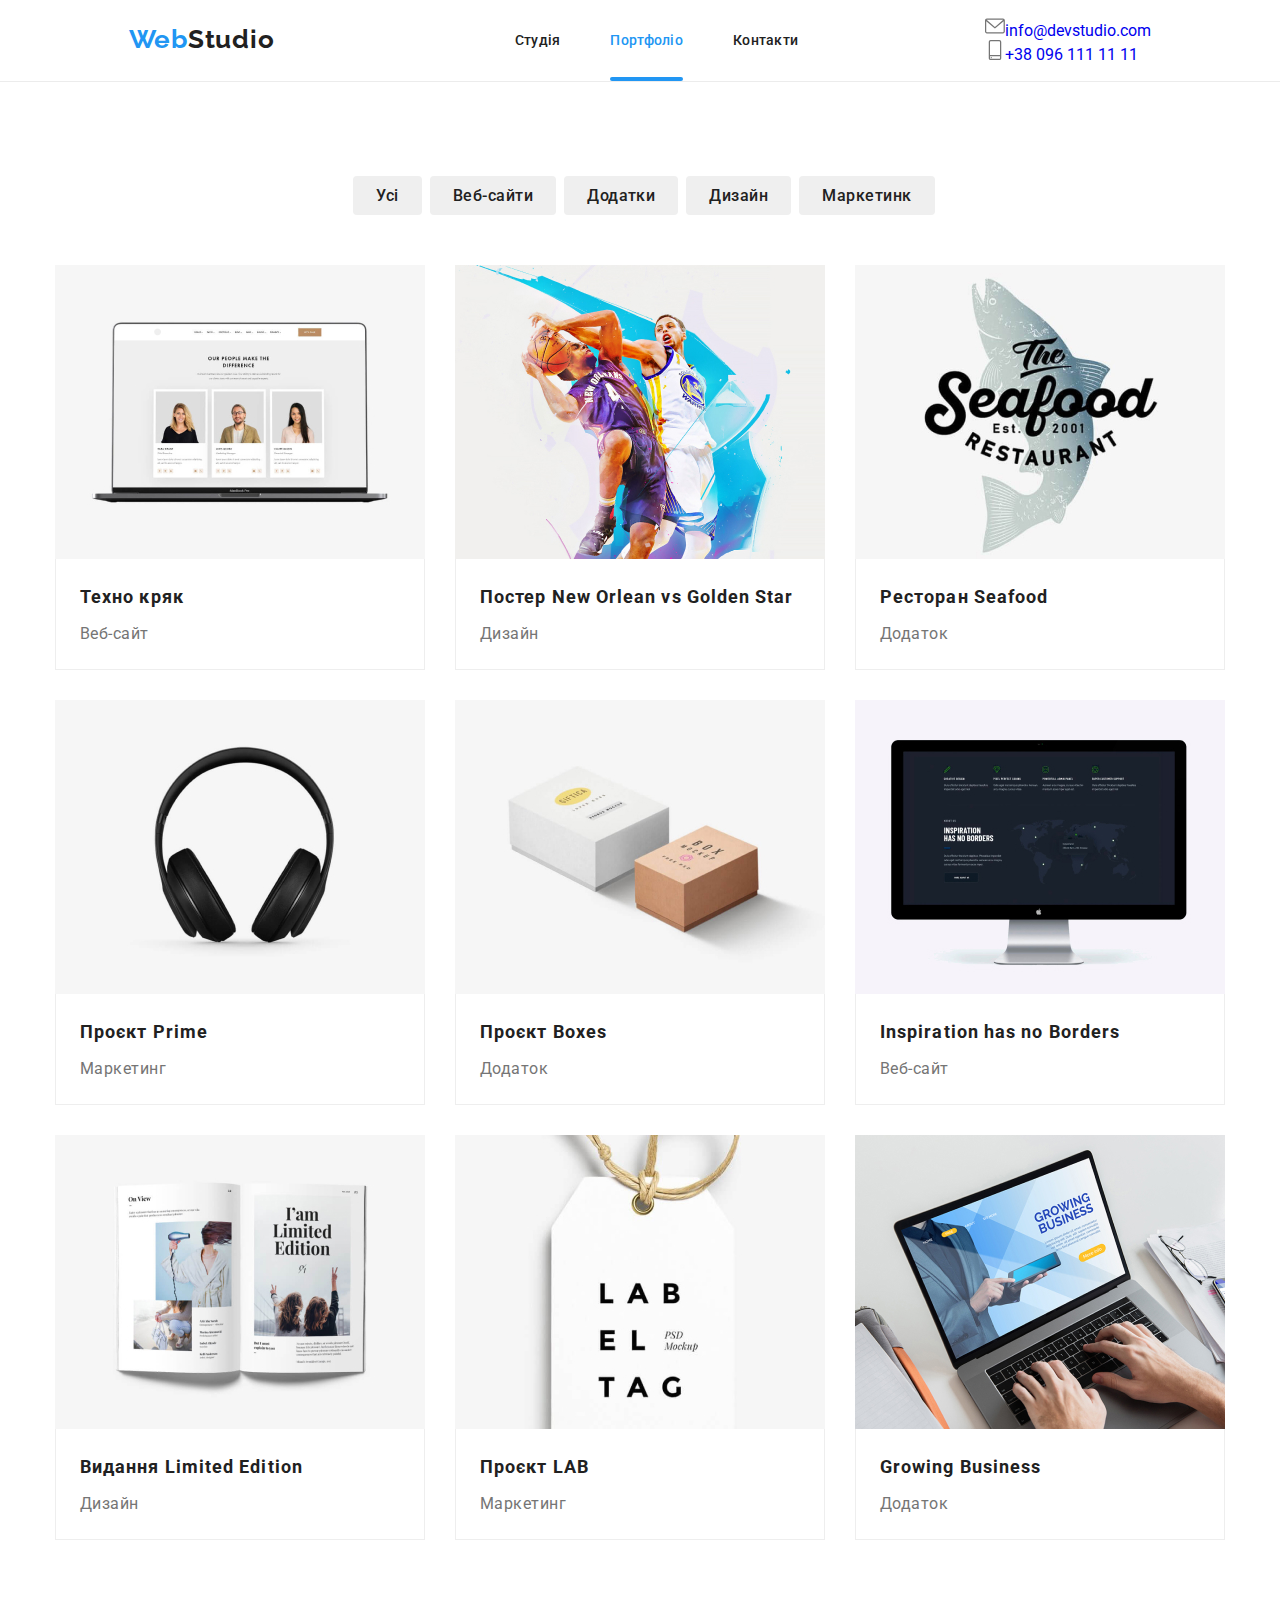
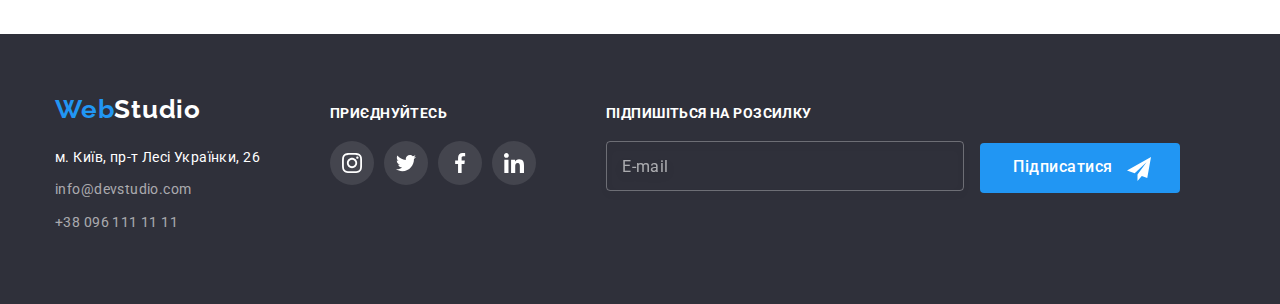
==== portfolio.html @ 1eea29cd "add files" ====
<!DOCTYPE html>
<html lang="en">

<head>
  <meta charset="UTF-8" />
  <meta http-equiv="X-UA-Compatible" content="IE=edge" />
  <meta name="viewport" content="width=device-width, initial-scale=1.0" />
  <title>Portfolio</title>
  <link rel="stylesheet"
    href="https://cdnjs.cloudflare.com/ajax/libs/modern-normalize/1.1.0/modern-normalize.min.css" />
  <link href="https://fonts.googleapis.com/css2?family=Raleway:wght@700&family=Roboto:wght@400;500;700;900&display=swap"
    rel="stylesheet" />
  <link rel="stylesheet" href="./css/main.min.css" />
</head>

<body>
  <!--Header-->
  <header class="page-header">
    <div class="container">
      <div class="justify-box">
        <a href="./index.html" class="logo">Web<span class="logo__up">Studio</span></a>

        <nav class="nav">
          <ul class="nav__list">
            <li class="nav__item">
              <a href="./index.html" class="nav__link">Студія</a>
            </li>
            <li class="nav__item">
              <a href="./portfolio.html" class="nav__link current">Портфоліо</a>
            </li>
            <li class="nav__item">
              <a href="./index.html" class="nav__link">Контакти</a>
            </li>
          </ul>
        </nav>
        <ul class="header-contacts__list">

          <li class="header-contacts__item">
            <a href="mailto:info@devstudio.com" class="header-contact__link">
              <svg class="header-contacts__icon" width="20" height="20">
                <use href="./images/icons.svg#icon-envelope"></use>
              </svg>info@devstudio.com</a>
          </li>
          <li class="header-contacts__item">
            <a href="tel:+38_096_111_11_11" class="header-contact__link">
              <svg class="header-contacts__icon" width="20" height="20">
                <use href="./images/icons.svg#icon-smartphone"></use>
              </svg>+38 096 111 11 11</a>
          </li>
        </ul>
      </div>
    </div>
  </header>

  <main>
    <!-- Cards -->
    <h1 hidden>Cards</h1>

    <section class="section">
      <div class="container">
        <div class="work-filter">
          <ul class="work-filter__list">
            <li>
              <button type="button" class="work-filter__button">Усі</button>
            </li>
            <li>
              <button type="button" class="work-filter__button">Веб-сайти</button>
            </li>
            <li>
              <button type="button" class="work-filter__button">Додатки</button>
            </li>
            <li>
              <button type="button" class="work-filter__button">Дизайн</button>
            </li>
            <li>
              <button type="button" class="work-filter__button">Маркетинк</button>
            </li>
          </ul>
        </div>
      </div>

      <div class="container">
        <div class="work-box">
          <ul class="work__list">
            <li class="work__item">
              <a href="" class="work__link">
                <div class="work__image"><img src="./images/done0.jpg" alt="web page" width="370" />
                  <div class="work__image__overlay-text">
                    <p>Ресурс пропонує комплексні пропозиції з різним рівнем функціоналу та сервісів. Все це дозволить
                      відвідувачу отримати вичерпні відомості про компанію чи приватну особу.</p>
                  </div>
                </div>
                <div class="text-box">
                  <h2 class="work__label">Техно кряк</h2>
                  <p class="work__description">Веб-сайт</p>
                </div>
              </a>
            </li>
            <li class="work__item">
              <a href="" class="work__link">
                <div class="work__image"><img src="./images/done1.jpg" alt="basketball" width="370" />
                  <div class="work__image__overlay-text">
                    <p>Ресурс пропонує комплексні пропозиції з різним рівнем функціоналу та сервісів. Все це дозволить
                      відвідувачу отримати вичерпні відомості про компанію чи приватну особу.</p>
                  </div>
                </div>
                <div class="text-box">
                  <h2 class="work__label">Постер New Orlean vs Golden Star</h2>
                  <p class="work__description">Дизайн</p>
                </div>
              </a>
            </li>
            <li class="work__item">
              <a href="" class="work__link">
                <div class="work__image"><img src="./images/done2.jpg" alt="seafood" width="370" />
                  <div class="work__image__overlay-text">
                    <p>Ресурс пропонує комплексні пропозиції з різним рівнем функціоналу та сервісів. Все це дозволить
                      відвідувачу отримати вичерпні відомості про компанію чи приватну особу.</p>
                  </div>
                </div>
                <div class="text-box">
                  <h2 class="work__label">Ресторан Seafood</h2>
                  <p class="work__description">Додаток</p>
                </div>
              </a>
            </li>
            <li class="work__item">
              <a href="" class="work__link">
                <div class="work__image"><img src="./images/done3.jpg" alt="headphones" width="370" />
                  <div class="work__image__overlay-text">
                    <p>Ресурс пропонує комплексні пропозиції з різним рівнем функціоналу та сервісів. Все це дозволить
                      відвідувачу отримати вичерпні відомості про компанію чи приватну особу.</p>
                  </div>
                </div>
                <div class="text-box">
                  <h2 class="work__label">Проєкт Prime</h2>
                  <p class="work__description">Маркетинг</p>
                </div>
              </a>
            </li>
            <li class="work__item">
              <a href="" class="work__link">
                <div class="work__image"><img src="./images/done4.jpg" alt="boxes" width="370" />
                  <div class="work__image__overlay-text">
                    <p>Ресурс пропонує комплексні пропозиції з різним рівнем функціоналу та сервісів. Все це дозволить
                      відвідувачу отримати вичерпні відомості про компанію чи приватну особу.</p>
                  </div>
                </div>
                <div class="text-box">
                  <h2 class="work__label">Проєкт Boxes</h2>
                  <p class="work__description">Додаток</p>
                </div>
              </a>
            </li>
            <li class="work__item">
              <a href="" class="work__link">
                <div class="work__image"><img src="./images/done5.jpg" alt="monitor" width="370" />
                  <div class="work__image__overlay-text">
                    <p>Ресурс пропонує комплексні пропозиції з різним рівнем функціоналу та сервісів. Все це дозволить
                      відвідувачу отримати вичерпні відомості про компанію чи приватну особу.</p>
                  </div>
                </div>
                <div class="text-box">
                  <h2 class="work__label">Inspiration has no Borders</h2>
                  <p class="work__description">Веб-сайт</p>
                </div>
              </a>
            </li>
            <li class="work__item">
              <a href="" class="work__link">
                <div class="work__image"><img src="./images/done6.jpg" alt="a book" width="370" />
                  <div class="work__image__overlay-text">
                    <p>Ресурс пропонує комплексні пропозиції з різним рівнем функціоналу та сервісів. Все це дозволить
                      відвідувачу отримати вичерпні відомості про компанію чи приватну особу.</p>
                  </div>
                </div>
                <div class="text-box">
                  <h2 class="work__label">Видання Limited Edition</h2>
                  <p class="work__description">Дизайн</p>
                </div>
              </a>
            </li>
            <li class="work__item">
              <a href="" class="work__link">
                <div class="work__image"><img src="./images/done7.jpg" alt="label" width="370" />
                  <div class="work__image__overlay-text">
                    <p>Ресурс пропонує комплексні пропозиції з різним рівнем функціоналу та сервісів. Все це дозволить
                      відвідувачу отримати вичерпні відомості про компанію чи приватну особу.</p>
                  </div>
                </div>
                <div class="text-box">
                  <h2 class="work__label">Проєкт LAB</h2>
                  <p class="work__description">Маркетинг</p>
                </div>
              </a>
            </li>
            <li class="work__item">
              <a href="" class="work__link">
                <div class="work__image"><img src="./images/done8.jpg" alt="hands on laptop" width="370" />
                  <div class="work__image__overlay-text">
                    <p>Ресурс пропонує комплексні пропозиції з різним рівнем функціоналу та сервісів. Все це дозволить
                      відвідувачу отримати вичерпні відомості про компанію чи приватну особу.</p>
                  </div>
                </div>
                <div class="text-box">
                  <h2 class="work__label">Growing Business</h2>
                  <p class="work__description">Додаток</p>
                </div>
              </a>
            </li>
          </ul>
        </div>
      </div>
    </section>
  </main>

  <!--Footer-->
  <footer class="footer">
    <div class="container conteiner-footer">
      <div class="footer__address">
        <a href="./index.html" class="logo">Web<span class="logo__down">Studio</span></a>
        <address>
          <ul class="address__list">
            <li>
              <a href="https://bit.ly/3PhWShc" target="_blank" rel="noopener noreferrer" class="address__map">м. Київ,
                пр-т Лесі
                Українки, 26</a>
            </li>
            <li>
              <a href="mailto:info@devstudio.com" class="address__label">info@devstudio.com</a>
            </li>
            <li>
              <a href="tel:+38_096_111_11_11" class="address__label">+38 096 111 11 11</a>
            </li>
          </ul>
        </address>
      </div>
      <div class="socials-box">
        <h2 class="footer-socials__title">ПРИЄДНУЙТЕСЬ</h2>
        <ul class="footer-socials">
          <li class="footer-socials__item">
            <a class="footer-socials__link" href="https://instagram.com" aria-label="Instgram" target="_blank"
              rel="noopener noreferrer">
              <svg class="footer-socials__icon" width="20" height="20">
                <use href="./images/icons.svg#icon-instagram"></use>
              </svg>
            </a>
          </li>
          <li class="footer-socials__item">
            <a class="footer-socials__link" href="https://twitter.com" aria-label="Twitter" target="_blank"
              rel="noopener noreferrer"><svg class="footer-socials__icon" width="20" height="20">
                <use href="./images/icons.svg#icon-twitter"></use>
              </svg>
            </a>
          </li>
          <li class="footer-socials__item">
            <a class="footer-socials__link" href="https://facebook.com" aria-label="Facebook" target="_blank"
              rel="noopener noreferrer"><svg class="footer-socials__icon" width="20" height="20">
                <use href="./images/icons.svg#icon-facebook"></use>
              </svg>
            </a>
          </li>
          <li class="footer-socials__item">
            <a class="footer-socials__link" href="https://linkedi.com" aria-label="Linkedin" target="_blank"
              rel="noopener noreferrer"><svg class="footer-socials__icon" width="20" height="20">
                <use href="./images/icons.svg#icon-linkedin"></use>
              </svg>
            </a>
          </li>
        </ul>
      </div>
      <form class="subscribe">
        <label class="subscribe__title" for="subscribe">Підпишіться на розсилку</label>
        <div class="subscribe-box">
          <input class="subscribe__field" type="email" name="email" id="subscribe" placeholder="E-mail">
          <button class="subscribe__btn" type="submit">Підписатися<samp><svg class="subscribe__icon" width="24"
                height="24">
                <use href="./images/icons.svg#icon-send"></use>
              </svg></samp></button>
        </div>
      </form>
    </div>
  </footer>
</body>

</html>
---- css/main.min.css ----
:root{--background-color: #ffffff;--primary-text-color: #757575;--title-text-color: #212121;--accent-color: #2196f3;--hero-background: #2f303a;--team-background: #f5f4fa;--hero-color: #ffffff}html{-webkit-box-sizing:border-box;box-sizing:border-box}*,*::before,*::after{-webkit-box-sizing:inherit;box-sizing:inherit}body{margin:0;font-family:"Roboto",sans-serif;font-style:normal;color:var(--primary-text-color)}img{display:block}a{text-decoration:none}ul,li{list-style-type:none;text-decoration:none}h1,h2,h3{padding:0;margin:0;text-decoration:none}h2{margin-top:0;margin-bottom:50px;font-style:normal;font-weight:700;font-size:36px;line-height:1.2;text-align:center;letter-spacing:.03em;color:var(--title-text-color)}.section{padding-top:94px;padding-bottom:94px}button{cursor:pointer;-webkit-transition-property:-webkit-box-shadow;transition-property:-webkit-box-shadow;transition-property:box-shadow;transition-property:box-shadow, -webkit-box-shadow;-webkit-transition-duration:250ms;transition-duration:250ms;-webkit-transition-timing-function:cubic-bezier(0.4, 0, 0.2, 1);transition-timing-function:cubic-bezier(0.4, 0, 0.2, 1)}button:hover{-webkit-box-shadow:0px 3px 1px rgba(0,0,0,.1),0px 1px 2px rgba(0,0,0,.08),0px 2px 2px rgba(0,0,0,.12);box-shadow:0px 3px 1px rgba(0,0,0,.1),0px 1px 2px rgba(0,0,0,.08),0px 2px 2px rgba(0,0,0,.12)}.hero__button{background:#2196f3;-webkit-box-shadow:0px 4px 4px rgba(0,0,0,.15);box-shadow:0px 4px 4px rgba(0,0,0,.15);border-radius:4px;max-width:216px;padding:10px 32px;text-align:center;border:1px solid rgba(0,0,0,0);font-style:normal;font-weight:700;font-size:16px;line-height:1.8;cursor:pointer;color:var(--hero-color)}.subscribe__btn{position:relative;width:200px;height:50px;font-style:normal;font-weight:500;font-size:16px;line-height:1.6;text-align:center;letter-spacing:.03em;color:var(--background-color);background-color:var(--accent-color);border:1px solid rgba(0,0,0,0);border-radius:4px;-webkit-box-align:center;-ms-flex-align:center;align-items:center;padding-left:28px;padding-right:62px;padding-top:10px;padding-bottom:10px;-webkit-transition-property:background-color,color;transition-property:background-color,color;-webkit-transition-duration:250ms;transition-duration:250ms;-webkit-transition-timing-function:cubic-bezier(0.4, 0, 0.2, 1);transition-timing-function:cubic-bezier(0.4, 0, 0.2, 1)}.subscribe__btn:hover{color:var(--hero-background);background-color:var(--accent-color)}.work-filter__button{font-style:normal;font-weight:500;font-size:16px;line-height:1.6;text-align:center;letter-spacing:.03em;color:var(--title-text-color);border:1px solid rgba(0,0,0,0);border-radius:4px;-webkit-box-align:center;-ms-flex-align:center;align-items:center;padding-left:22px;padding-right:22px;padding-top:6px;padding-bottom:6px;-webkit-transition-property:background-color,color;transition-property:background-color,color;-webkit-transition-duration:250ms;transition-duration:250ms;-webkit-transition-timing-function:cubic-bezier(0.4, 0, 0.2, 1);transition-timing-function:cubic-bezier(0.4, 0, 0.2, 1)}.work-filter__button:hover,.work-filter__button:focus{color:var(--background-color);background-color:var(--accent-color)}.work-filter__list{display:-webkit-box;display:-ms-flexbox;display:flex;-webkit-box-pack:center;-ms-flex-pack:center;justify-content:center;margin-top:0;margin-bottom:0;padding-left:0}.work-filter__list li:not(last child){margin-right:0;margin-left:8px}.submit{width:200px;height:50px;font-weight:500;font-size:16px;line-height:1.6;text-align:center;letter-spacing:.03em;color:var(--background-color);border:1px solid rgba(0,0,0,0);border-radius:4px;background-color:var(--accent-color);-webkit-box-shadow:0px 4px 4px rgba(0,0,0,.15);box-shadow:0px 4px 4px rgba(0,0,0,.15);padding-left:22px;padding-right:22px;padding-top:6px;padding-bottom:6px;margin-left:124px;-webkit-transition-property:background-color,-webkit-box-shadow;transition-property:background-color,-webkit-box-shadow;transition-property:background-color,box-shadow;transition-property:background-color,box-shadow,-webkit-box-shadow;-webkit-transition-duration:250ms;transition-duration:250ms;-webkit-transition-timing-function:cubic-bezier(0.4, 0, 0.2, 1);transition-timing-function:cubic-bezier(0.4, 0, 0.2, 1)}.container{width:1200px;margin-left:auto;margin-right:auto;padding-left:15px;padding-right:15px}header{border-bottom:1px solid #ececec}.logo{margin-top:24px;margin-bottom:25px;font-family:"Raleway";font-style:normal;font-weight:700;font-size:26px;line-height:1.2;letter-spacing:.03em;color:var(--accent-color)}.logo__up{font-family:"Raleway";font-style:normal;font-weight:700;font-size:26px;line-height:1.2;letter-spacing:.03em;color:var(--title-text-color)}.logo__down{font-family:"Raleway";font-style:normal;font-weight:700;font-size:26px;line-height:1.2;letter-spacing:.03em;color:var(--background-color)}.justify-box{display:-webkit-box;display:-ms-flexbox;display:flex;-ms-flex-pack:distribute;justify-content:space-around;-webkit-box-align:center;-ms-flex-align:center;align-items:center}.header-contacts{display:-webkit-box;display:-ms-flexbox;display:flex;-webkit-box-pack:end;-ms-flex-pack:end;justify-content:end;-ms-flex-line-pack:center;align-content:center;margin-bottom:0;margin-top:0;margin-left:auto;padding:0}.header-contacts li+li{margin-left:50px}.header-contacts__link{display:-webkit-box;display:-ms-flexbox;display:flex;font-style:normal;font-weight:500;font-size:14px;line-height:1.2;letter-spacing:.02em;color:var(--primary-text-color);-webkit-box-align:center;-ms-flex-align:center;align-items:center;gap:10px;-webkit-transition-property:color;transition-property:color;-webkit-transition-duration:250ms;transition-duration:250ms;-webkit-transition-timing-function:cubic-bezier(0.4, 0, 0.2, 1);transition-timing-function:cubic-bezier(0.4, 0, 0.2, 1)}.header-contacts__link:hover,.header-contacts__link:focus{font-style:normal;font-weight:500;font-size:14px;line-height:1.2;letter-spacing:.02em;color:var(--accent-color)}.header-contacts__icon{display:inline-block;fill:var(--primary-text-color);-webkit-transition-property:fill;transition-property:fill;-webkit-transition-duration:250ms;transition-duration:250ms;-webkit-transition-timing-function:cubic-bezier(0.4, 0, 0.2, 1);transition-timing-function:cubic-bezier(0.4, 0, 0.2, 1)}.header-contacts__link:hover .header-contacts__icon,.header-contacts__link:focus .header-contacts__icon{fill:var(--accent-color)}.nav{display:-webkit-box;display:-ms-flexbox;display:flex;-webkit-box-align:center;-ms-flex-align:center;align-items:center}.nav__list{padding:0;margin-left:93px;display:-webkit-box;display:-ms-flexbox;display:flex;margin-right:auto;margin-top:0;margin-bottom:0}.nav__item{position:relative}.nav__item:not(:last-child){margin-right:50px}.nav__link{display:block;padding-top:0;padding-bottom:0;font-style:normal;font-weight:500;font-size:14px;line-height:1.2;letter-spacing:.02em;color:var(--title-text-color);-webkit-transition-property:color;transition-property:color;-webkit-transition-duration:250ms;transition-duration:250ms;-webkit-transition-timing-function:cubic-bezier(0.4, 0, 0.2, 1);transition-timing-function:cubic-bezier(0.4, 0, 0.2, 1)}.nav__link:hover,.nav__link:focus{font-style:normal;font-weight:500;font-size:14px;line-height:1.2;letter-spacing:.02em;color:var(--accent-color)}.nav__link.current{font-style:normal;font-weight:500;font-size:14px;line-height:1.2;letter-spacing:.02em;color:var(--accent-color)}.nav__link.current::after{position:absolute;content:"";width:100%;height:4px;display:block;margin-top:28.5px;background:#2196f3;border-radius:2px}.hero{padding-top:200px;padding-bottom:200px;text-align:center;background-color:var(--hero-background);background-size:cover;background-image:-webkit-gradient(linear, left top, right top, from(rgba(47, 48, 58, 0.4)), to(rgba(47, 48, 58, 0.4))),url("../images/heroBg.jpg");background-image:linear-gradient(to right, rgba(47, 48, 58, 0.4), rgba(47, 48, 58, 0.4)),url("../images/heroBg.jpg")}.hero__title{width:696px;font-style:normal;font-weight:900;font-size:44px;line-height:1.3;letter-spacing:.06em;text-transform:uppercase;color:var(--hero-color);margin-left:auto;margin-right:auto;margin-bottom:45px}.section-benefits__title{margin-top:0;display:none}.benefits{display:-webkit-box;display:-ms-flexbox;display:flex;-webkit-box-sizing:border-box;box-sizing:border-box;-webkit-box-pack:justify;-ms-flex-pack:justify;justify-content:space-between;margin-top:0;margin-bottom:0;padding-left:0;gap:30px}.benefits__title{font-style:normal;font-weight:700;font-size:14px;line-height:1.2;letter-spacing:.03em;text-transform:uppercase;color:var(--title-text-color);margin-bottom:10px}.benefits__item{margin-top:0;margin-right:0;width:270px;font-style:regular;font-weight:400;font-size:14px;line-height:1.7;letter-spacing:.03em;color:var(--primary-text-color)}.benefits__icon{fill:#212121}.icon-box{display:-webkit-box;display:-ms-flexbox;display:flex;width:270px;height:120px;-webkit-box-align:center;-ms-flex-align:center;align-items:center;-webkit-box-pack:center;-ms-flex-pack:center;justify-content:center;border:#757575;background-color:#f5f4fa;border-radius:4px;margin-bottom:30px}.section-speciality{padding-top:0}.section-speciality__title{margin-top:0;margin-bottom:50px;font-style:normal;font-weight:700;font-size:36px;line-height:1;text-align:center;letter-spacing:.03em;color:var(--title-text-color)}.speciality{gap:30px;display:block;display:-webkit-box;display:-ms-flexbox;display:flex;margin-top:0;margin-bottom:0;padding-left:0}.speciality__item{position:relative}.speciality__label{position:absolute;bottom:0;right:0;margin:0;padding:27px 95px;width:100%;height:70px;background-color:rgba(47,48,58,.8);color:#fff}.section-team{padding-top:94px;margin-left:auto;margin-right:auto;background-color:var(--team-background)}.team{display:-webkit-box;display:-ms-flexbox;display:flex;-ms-flex-pack:distribute;justify-content:space-around;margin-top:0;margin-bottom:0;padding-left:0;gap:30px}.team h3{margin-top:30px;margin-bottom:10px}.team__card{padding-bottom:44px;font-style:normal;font-weight:500;font-size:16px;line-height:1;text-align:center;letter-spacing:.03em;color:var(--title-text-color);background-color:var(--background-color);-webkit-box-shadow:0px 1px 3px rgba(0,0,0,.12),0px 1px 1px rgba(0,0,0,.14),0px 2px 1px rgba(0,0,0,.2);box-shadow:0px 1px 3px rgba(0,0,0,.12),0px 1px 1px rgba(0,0,0,.14),0px 2px 1px rgba(0,0,0,.2);border-radius:0px 0px 4px 4px}.team__pos{margin-top:0;margin-bottom:0;font-style:normal;font-weight:400;font-size:16px;line-height:1;text-align:center;letter-spacing:.03em;color:var(--primary-text-color)}.team__name{margin-top:0;margin-bottom:0;font-style:normal;font-weight:500;font-size:16px;line-height:1.2;text-align:center;letter-spacing:.03em;color:var(--title-text-color)}.team-socials{padding-left:32px;padding-right:32px;margin-top:30px;display:-webkit-box;display:-ms-flexbox;display:flex;-webkit-box-pack:space-evenly;-ms-flex-pack:space-evenly;justify-content:space-evenly}.team-socials__link{display:-webkit-box;display:-ms-flexbox;display:flex;-webkit-box-align:center;-ms-flex-align:center;align-items:center;-webkit-box-pack:center;-ms-flex-pack:center;justify-content:center;width:44px;height:44px;background-color:#fff;border-radius:50%;-webkit-transition-property:background-color;transition-property:background-color;-webkit-transition-duration:250ms;transition-duration:250ms;-webkit-transition-timing-function:cubic-bezier(0.4, 0, 0.2, 1);transition-timing-function:cubic-bezier(0.4, 0, 0.2, 1)}.team-socials__link:hover,.team-socials__link:focus{background-color:var(--accent-color)}.team-socials__icon{fill:#afb1b8;-webkit-transition-property:fill;transition-property:fill;-webkit-transition-duration:250ms;transition-duration:250ms;-webkit-transition-timing-function:cubic-bezier(0.4, 0, 0.2, 1);transition-timing-function:cubic-bezier(0.4, 0, 0.2, 1)}.team-socials__link:hover .team-socials__icon,.team-socials__link:focus .team-socials__icon{fill:#fff}.clients-list{display:-webkit-box;display:-ms-flexbox;display:flex;gap:30px;-webkit-box-pack:center;-ms-flex-pack:center;justify-content:center;margin:0;padding-left:0}.clients-icon{fill:#afb1b8;-webkit-transition-property:fill;transition-property:fill;-webkit-transition-duration:250ms;transition-duration:250ms;-webkit-transition-timing-function:cubic-bezier(0.4, 0, 0.2, 1);transition-timing-function:cubic-bezier(0.4, 0, 0.2, 1)}.clients-item:hover .clients-icon,.clients-item:focus .clients-icon{fill:var(--accent-color)}.clients-link{display:-webkit-box;display:-ms-flexbox;display:flex;-webkit-box-pack:center;-ms-flex-pack:center;justify-content:center;-webkit-box-align:center;-ms-flex-align:center;align-items:center;width:170px;height:92px;border:1px solid #afb1b8;border-radius:4px;cursor:pointer;-webkit-transition-property:border;transition-property:border;-webkit-transition-duration:250ms;transition-duration:250ms;-webkit-transition-timing-function:cubic-bezier(0.4, 0, 0.2, 1);transition-timing-function:cubic-bezier(0.4, 0, 0.2, 1)}.clients-link:hover,.clients-link:focus{border:1px solid var(--accent-color)}.conteiner-footer{display:-webkit-box;display:-ms-flexbox;display:flex;-webkit-box-align:baseline;-ms-flex-align:baseline;align-items:baseline;gap:70px}.footer{padding-top:60px;padding-bottom:60px;background-color:var(--hero-background)}.address__map{display:inline-block;margin-top:20px;margin-bottom:9px;font-style:normal;font-weight:400;font-size:14px;line-height:1.7;letter-spacing:.03em;color:var(--hero-color);-webkit-transition-property:color;transition-property:color;-webkit-transition-duration:250ms;transition-duration:250ms;-webkit-transition-timing-function:cubic-bezier(0.4, 0, 0.2, 1);transition-timing-function:cubic-bezier(0.4, 0, 0.2, 1)}.address__map:hover,.address__map:focus{font-style:normal;font-weight:400;font-size:14px;line-height:1.7;letter-spacing:.03em;color:var(--accent-color)}.address__label{display:inline-block;margin-bottom:9px;font-style:normal;font-weight:400;font-size:14px;line-height:1.7;letter-spacing:.03em;color:rgba(255,255,255,.6);-webkit-transition-property:color;transition-property:color;-webkit-transition-duration:250ms;transition-duration:250ms;-webkit-transition-timing-function:cubic-bezier(0.4, 0, 0.2, 1);transition-timing-function:cubic-bezier(0.4, 0, 0.2, 1)}.address__label:hover,.address__label:focus{font-style:normal;font-weight:400;font-size:14px;line-height:1.7;letter-spacing:.03em;color:var(--accent-color)}.address__list{margin-top:0;margin-bottom:0;padding-left:0}.socials-box{display:-webkit-box;display:-ms-flexbox;display:flex;-webkit-box-orient:vertical;-webkit-box-direction:normal;-ms-flex-direction:column;flex-direction:column}.footer-socials{gap:10px;display:-webkit-box;display:-ms-flexbox;display:flex;margin-top:0;padding-left:0;margin-bottom:0;-webkit-transition-property:-webkit-box-shadow;transition-property:-webkit-box-shadow;transition-property:box-shadow;transition-property:box-shadow, -webkit-box-shadow;-webkit-transition-duration:250ms;transition-duration:250ms;-webkit-transition-timing-function:cubic-bezier(0.4, 0, 0.2, 1);transition-timing-function:cubic-bezier(0.4, 0, 0.2, 1)}.footer-socials__title{display:-webkit-box;display:-ms-flexbox;display:flex;margin-top:0;margin-bottom:20px;font-style:normal;font-weight:700;font-size:14px;line-height:16px;letter-spacing:.03em;text-transform:uppercase;color:#fff}.footer-socials__link{display:-webkit-box;display:-ms-flexbox;display:flex;-webkit-box-pack:center;-ms-flex-pack:center;justify-content:center;-webkit-box-align:center;-ms-flex-align:center;align-items:center;width:44px;height:44px;border-radius:50%;background:rgba(255,255,255,.1);-webkit-transition-property:background-color;transition-property:background-color;-webkit-transition-duration:250ms;transition-duration:250ms;-webkit-transition-timing-function:cubic-bezier(0.4, 0, 0.2, 1);transition-timing-function:cubic-bezier(0.4, 0, 0.2, 1)}.footer-socials__link:hover,.footer-socials__link:focus{background-color:var(--accent-color);cursor:pointer;-webkit-box-shadow:0px 3px 1px rgba(0,0,0,.1),0px 1px 2px rgba(0,0,0,.08),0px 2px 2px rgba(0,0,0,.12);box-shadow:0px 3px 1px rgba(0,0,0,.1),0px 1px 2px rgba(0,0,0,.08),0px 2px 2px rgba(0,0,0,.12)}.footer-socials__icon{fill:#fff;-webkit-transition-property:fill;transition-property:fill;-webkit-transition-duration:250ms;transition-duration:250ms;-webkit-transition-timing-function:cubic-bezier(0.4, 0, 0.2, 1);transition-timing-function:cubic-bezier(0.4, 0, 0.2, 1)}.subscribe{display:-webkit-box;display:-ms-flexbox;display:flex;-webkit-box-orient:vertical;-webkit-box-direction:normal;-ms-flex-direction:column;flex-direction:column}.subscribe__title{margin-bottom:20px;font-style:normal;font-weight:700;font-size:14px;line-height:16px;letter-spacing:.03em;text-transform:uppercase;color:var(--background-color)}.subscribe__field{font-style:normal;font-weight:400;font-size:16px;line-height:20px;letter-spacing:.03em;margin-right:12px;padding:15px;width:358px;height:50px;color:var(--background-color);background-color:rgba(0,0,0,0);border:1px solid rgba(255,255,255,.3);-webkit-filter:drop-shadow(0px 4px 4px rgba(0, 0, 0, 0.15));filter:drop-shadow(0px 4px 4px rgba(0, 0, 0, 0.15));border-radius:4px;-webkit-transition-property:outline,border;transition-property:outline,border;-webkit-transition-duration:250ms;transition-duration:250ms;-webkit-transition-timing-function:cubic-bezier(0.4, 0, 0.2, 1);transition-timing-function:cubic-bezier(0.4, 0, 0.2, 1)}.subscribe__field::-webkit-input-placeholder{font-style:normal;font-weight:400;font-size:16px;line-height:20px;display:-webkit-box;display:flex;-webkit-box-align:center;align-items:center;letter-spacing:.03em;color:rgba(255,255,255,.6)}.subscribe__field::-moz-placeholder{font-style:normal;font-weight:400;font-size:16px;line-height:20px;display:flex;align-items:center;letter-spacing:.03em;color:rgba(255,255,255,.6)}.subscribe__field:-ms-input-placeholder{font-style:normal;font-weight:400;font-size:16px;line-height:20px;display:-ms-flexbox;display:flex;-ms-flex-align:center;align-items:center;letter-spacing:.03em;color:rgba(255,255,255,.6)}.subscribe__field::-ms-input-placeholder{font-style:normal;font-weight:400;font-size:16px;line-height:20px;display:-ms-flexbox;display:flex;-ms-flex-align:center;align-items:center;letter-spacing:.03em;color:rgba(255,255,255,.6)}.subscribe__field::placeholder{font-style:normal;font-weight:400;font-size:16px;line-height:20px;display:-webkit-box;display:-ms-flexbox;display:flex;-webkit-box-align:center;-ms-flex-align:center;align-items:center;letter-spacing:.03em;color:rgba(255,255,255,.6)}.subscribe__field:focus{border:1px solid var(--accent-color);outline:rgba(0,0,0,0)}.subscribe__icon{position:absolute;top:13px;right:28px;fill:var(--background-color);-webkit-transition-property:fill;transition-property:fill;-webkit-transition-duration:250ms;transition-duration:250ms;-webkit-transition-timing-function:cubic-bezier(0.4, 0, 0.2, 1);transition-timing-function:cubic-bezier(0.4, 0, 0.2, 1)}.subscribe__btn:hover .subscribe__icon{fill:var(--hero-background)}.backdrop{position:fixed;top:0;left:0;width:100%;height:100%;-webkit-transition-property:opacity(1);transition-property:opacity(1);-webkit-transition-duration:1200ms;transition-duration:1200ms;-webkit-transition-timing-function:cubic-bezier(0.075, 0.82, 0.165, 1);transition-timing-function:cubic-bezier(0.075, 0.82, 0.165, 1);background-color:rgba(0,0,0,.2)}.backdrop.is-hidden{opacity:0;pointer-events:none;visibility:hidden}.modal-box{position:absolute;top:50%;left:50%;-webkit-transform:translate(-50%, -50%);transform:translate(-50%, -50%);width:528px;height:581px;padding:38px 40px 40px;background-color:var(--background-color);-webkit-box-shadow:0px 1px 3px rgba(0,0,0,.12),0px 1px 1px rgba(0,0,0,.14),0px 2px 1px rgba(0,0,0,.2);box-shadow:0px 1px 3px rgba(0,0,0,.12),0px 1px 1px rgba(0,0,0,.14),0px 2px 1px rgba(0,0,0,.2);border-radius:4px}.backdrop.is-hidden .modal-box{-webkit-animation-name:opacityModal;animation-name:opacityModal;-webkit-animation-duration:6000ms;animation-duration:6000ms;-webkit-animation-timing-function:cubic-bezier(0.9, -0.2, 0.54, 0.98);animation-timing-function:cubic-bezier(0.9, -0.2, 0.54, 0.98)}.modal-close{position:absolute;top:8px;right:8px;display:-webkit-box;display:-ms-flexbox;display:flex;-webkit-box-align:center;-ms-flex-align:center;align-items:center;width:30px;height:30px;border-radius:50%;border:1px solid rgba(0,0,0,.1);background-color:var(--background-color)}.modal-close_icon{-webkit-transition-property:fill;transition-property:fill;-webkit-transition-duration:250ms;transition-duration:250ms;-webkit-transition-timing-function:cubic-bezier(0.4, 0, 0.2, 1);transition-timing-function:cubic-bezier(0.4, 0, 0.2, 1)}.modal-close:hover .modal-close_icon{fill:var(--accent-color)}@-webkit-keyframes opacityModal{0%{-webkit-transform:opacity(1);transform:opacity(1)}25%{-webkit-transform:opacity(0.7);transform:opacity(0.7)}50%{-webkit-transform:opacity(0.5);transform:opacity(0.5)}75%{-webkit-transform:opacity(0.2);transform:opacity(0.2)}100%{-webkit-transform:opacity(0);transform:opacity(0)}}@keyframes opacityModal{0%{-webkit-transform:opacity(1);transform:opacity(1)}25%{-webkit-transform:opacity(0.7);transform:opacity(0.7)}50%{-webkit-transform:opacity(0.5);transform:opacity(0.5)}75%{-webkit-transform:opacity(0.2);transform:opacity(0.2)}100%{-webkit-transform:opacity(0);transform:opacity(0)}}.modal__title{margin-top:0;margin-bottom:10px;-ms-flex-item-align:center;align-self:center;font-style:normal;font-weight:700;font-size:20px;line-height:23px;text-align:center;letter-spacing:.03em;color:#212121}.modal__label{display:inline-block;margin-bottom:4px}.modal__item{position:relative;margin-bottom:10px}.modal__field{width:448px;height:40px;padding-left:45px;border:1px solid rgba(33,33,33,.2);border-radius:4px;font-weight:400;font-size:12px;line-height:14px;letter-spacing:.01em;-webkit-transition-property:outline,border;transition-property:outline,border;-webkit-transition-duration:250ms;transition-duration:250ms;-webkit-transition-timing-function:cubic-bezier(0.4, 0, 0.2, 1);transition-timing-function:cubic-bezier(0.4, 0, 0.2, 1)}.modal__field:focus{border:1px solid var(--accent-color);outline:rgba(0,0,0,0)}.modal__item textarea{width:448px;height:120px;border:1px solid rgba(33,33,33,.2);border-radius:4px;resize:none}label{font-style:normal;font-weight:400;font-size:12px;line-height:14px;letter-spacing:.01em;color:#757575}.modal__icon{position:absolute;top:53%;left:12px;pointer-events:none;fill:#212121;-webkit-transition-property:fill;transition-property:fill;-webkit-transition-duration:250ms;transition-duration:250ms;-webkit-transition-timing-function:cubic-bezier(0.4, 0, 0.2, 1);transition-timing-function:cubic-bezier(0.4, 0, 0.2, 1)}.modal__field:focus+.modal__icon{fill:var(--accent-color)}.modal__comment{display:block;padding-left:16px;padding-right:16px;padding-bottom:12px;padding-top:12px;margin-bottom:20px;resize:none;width:448px;height:120px;font-style:normal;font-weight:400;font-size:12px;line-height:14px;letter-spacing:.01em;border:1px solid rgba(33,33,33,.2);border-radius:4px;-webkit-transition-property:outline,border;transition-property:outline,border;-webkit-transition-duration:250ms;transition-duration:250ms;-webkit-transition-timing-function:cubic-bezier(0.4, 0, 0.2, 1);transition-timing-function:cubic-bezier(0.4, 0, 0.2, 1)}.modal__comment:focus{border:1px solid var(--accent-color);outline:rgba(0,0,0,0)}::-webkit-input-placeholder{font-style:normal;font-weight:400;font-size:12px;line-height:14px;letter-spacing:.01em;color:rgba(117,117,117,.5)}::-moz-placeholder{font-style:normal;font-weight:400;font-size:12px;line-height:14px;letter-spacing:.01em;color:rgba(117,117,117,.5)}:-ms-input-placeholder{font-style:normal;font-weight:400;font-size:12px;line-height:14px;letter-spacing:.01em;color:rgba(117,117,117,.5)}::-ms-input-placeholder{font-style:normal;font-weight:400;font-size:12px;line-height:14px;letter-spacing:.01em;color:rgba(117,117,117,.5)}::placeholder{font-style:normal;font-weight:400;font-size:12px;line-height:14px;letter-spacing:.01em;color:rgba(117,117,117,.5)}.check__box{display:-webkit-box;display:-ms-flexbox;display:flex;margin-bottom:30px;-webkit-box-align:center;-ms-flex-align:center;align-items:center;-ms-flex-item-align:center;align-self:center;-webkit-box-pack:center;-ms-flex-pack:center;justify-content:center}.checkbox__point{display:-webkit-box;display:-ms-flexbox;display:flex;margin-right:8px;-webkit-appearance:none;-moz-appearance:none;appearance:none;width:16px;height:15px;border:2px solid var(--title-text-color);border-radius:2px}.checkbox__point:checked{background-image:url("data:image/svg+xml,%3Csvg xmlns='http://www.w3.org/2000/svg' viewBox='0 0 512 512'%3E%3C!--! Font Awesome Pro 6.2.1 by @fontawesome - https://fontawesome.com License - https://fontawesome.com/license (Commercial License) Copyright 2022 Fonticons, Inc. --%3E%3Cpath d='M470.6 105.4c12.5 12.5 12.5 32.8 0 45.3l-256 256c-12.5 12.5-32.8 12.5-45.3 0l-128-128c-12.5-12.5-12.5-32.8 0-45.3s32.8-12.5 45.3 0L192 338.7 425.4 105.4c12.5-12.5 32.8-12.5 45.3 0z' fill='%23ffffff'/%3E%3C/svg%3E");background-position:center;background-color:var(--accent-color);border:2px solid var(--accent-color)}.checkbox__point .checkbox__agree{font-style:normal;font-weight:400;font-size:14px;line-height:24px;letter-spacing:.03em;color:#757575}.checkbox__link{font-style:normal;font-weight:400;font-size:14px;line-height:24px;letter-spacing:.03em;color:#757575;color:var(--accent-color);border-bottom:1px solid var(--accent-color)}.checkbox__agree{margin-bottom:0;font-style:normal;font-weight:400;font-size:14px;line-height:24px;letter-spacing:.03em;color:#757575}.work__list{display:-webkit-box;display:-ms-flexbox;display:flex;-ms-flex-wrap:wrap;flex-wrap:wrap;gap:30px;margin-top:50px;margin-bottom:0;padding-left:0}.work__label{margin-bottom:0;font-style:normal;font-weight:700;font-size:18px;line-height:2;letter-spacing:.06em;color:var(--title-text-color)}.text-box{display:-webkit-box;display:-ms-flexbox;display:flex;-webkit-box-orient:vertical;-webkit-box-direction:normal;-ms-flex-direction:column;flex-direction:column;-webkit-box-align:start;-ms-flex-align:start;align-items:flex-start;gap:4px}.work__item{width:370px;margin-left:0}.work__item .work__image{position:relative;padding:0;border:none;overflow:hidden}.work__image__overlay-text{padding:63px 24px;border:none;position:absolute;left:0;top:0;width:100%;height:100%;background-color:rgba(33,150,243,.9);-webkit-transform:translateY(100%);transform:translateY(100%);-webkit-transition:-webkit-transform 250ms ease;transition:-webkit-transform 250ms ease;transition:transform 250ms ease;transition:transform 250ms ease, -webkit-transform 250ms ease}.work__link:hover .work__image__overlay-text{-webkit-transform:translateY(0);transform:translateY(0)}.work__list .work__image__overlay-text p{color:var(--background-color)}.work__link{display:block;-webkit-transition-property:-webkit-box-shadow;transition-property:-webkit-box-shadow;transition-property:box-shadow;transition-property:box-shadow, -webkit-box-shadow;-webkit-transition-duration:250ms;transition-duration:250ms;-webkit-transition-timing-function:cubic-bezier(0.4, 0, 0.2, 1);transition-timing-function:cubic-bezier(0.4, 0, 0.2, 1)}.work__link:hover,.work__link:focus{-webkit-box-shadow:0px 1px 1px rgba(0,0,0,.12),0px 4px 4px rgba(0,0,0,.06),1px 4px 6px rgba(0,0,0,.16);box-shadow:0px 1px 1px rgba(0,0,0,.12),0px 4px 4px rgba(0,0,0,.06),1px 4px 6px rgba(0,0,0,.16)}.work__list p{margin:0;font-style:normal;font-weight:400;font-size:16px;line-height:30px;letter-spacing:.03em;color:var(--primary-text-color)}.work__list div{padding:20px 24px;border:1px solid #eee;border-top:none}/*# sourceMappingURL=main.min.css.map */
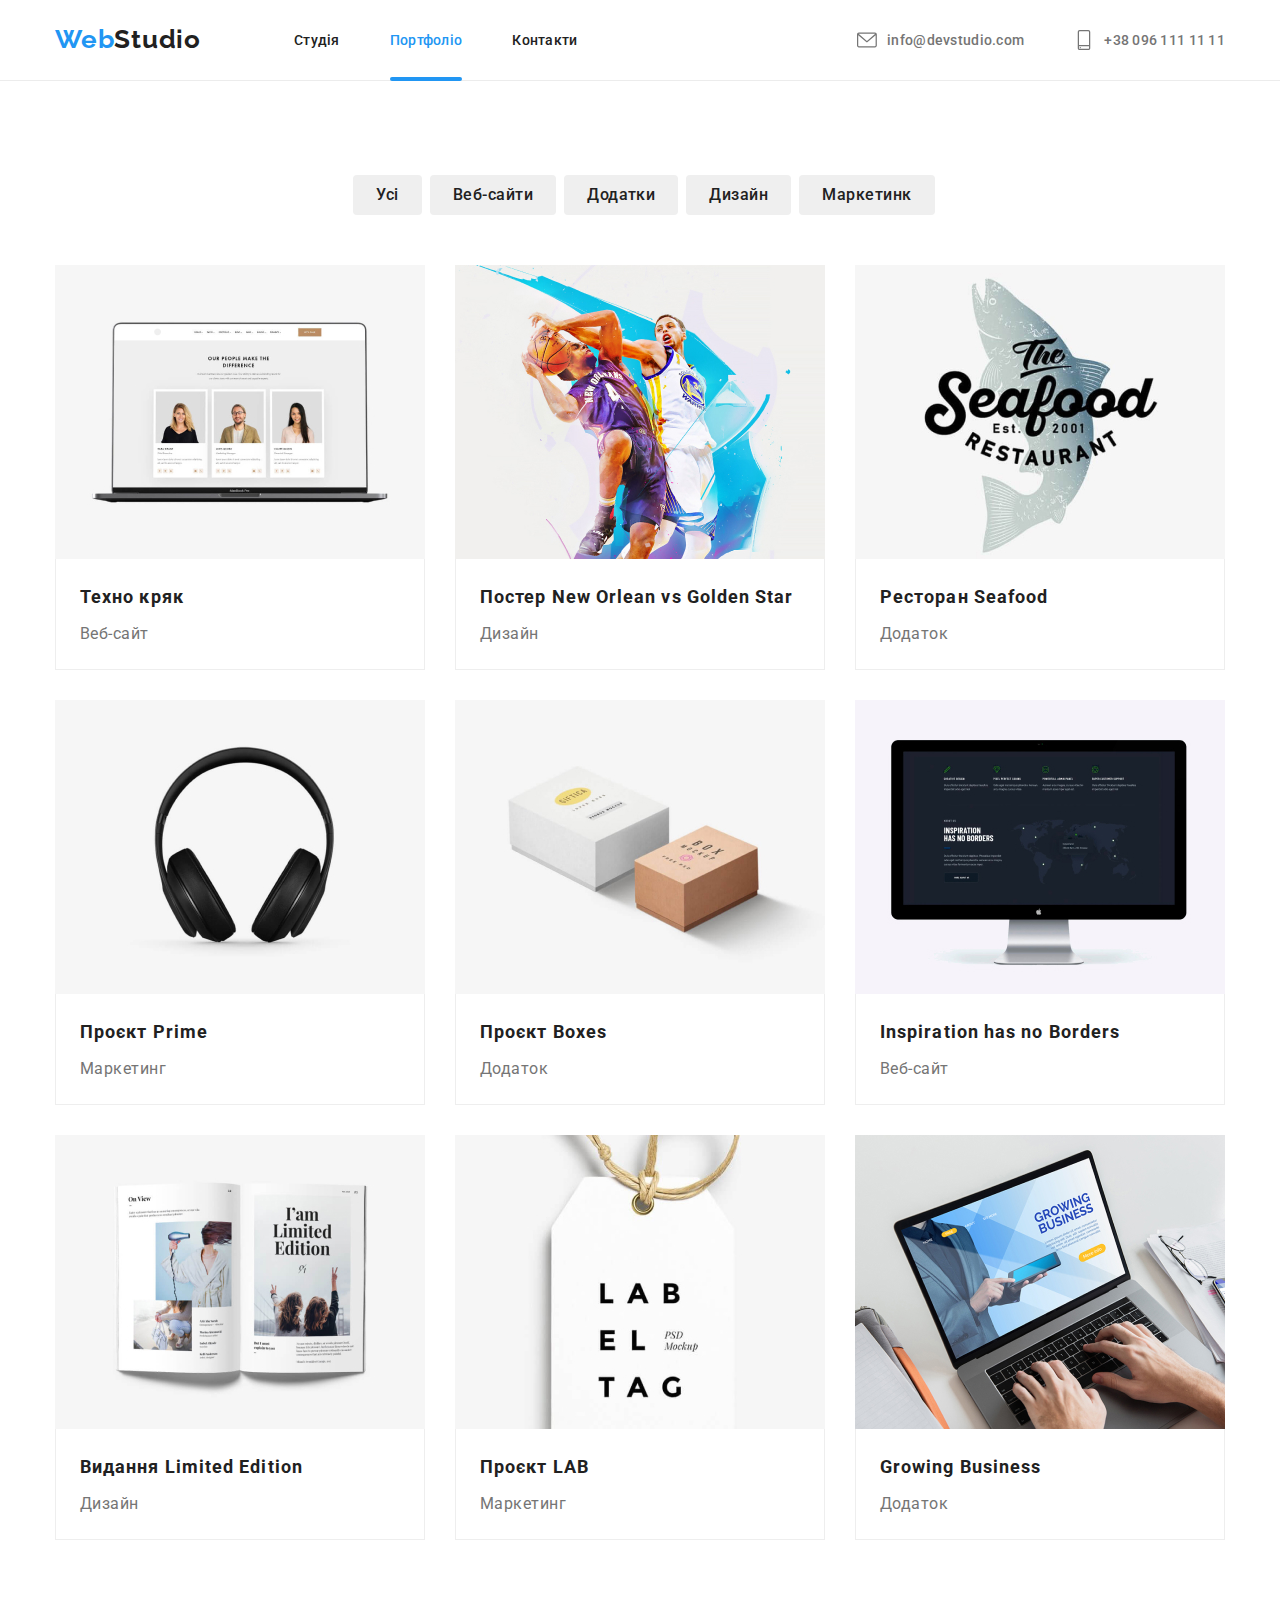
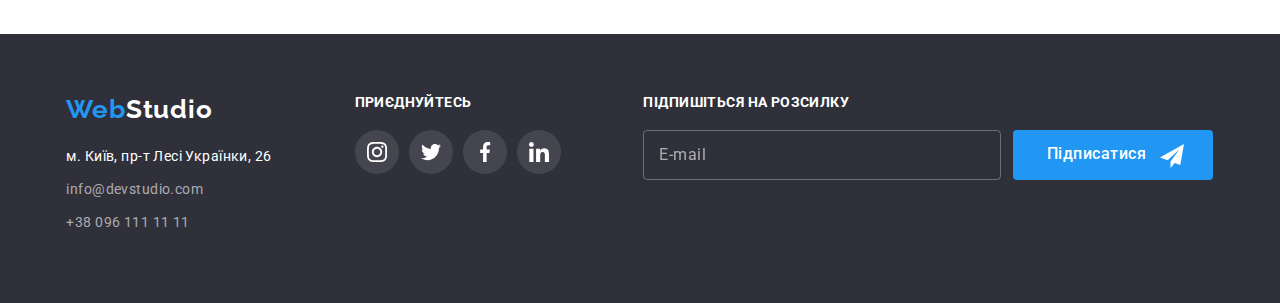
==== commit 0c78071d: "adaptive work pc" ====
--- a/portfolio.html
+++ b/portfolio.html
@@ -33,16 +33,16 @@
             </li>
           </ul>
         </nav>
-        <ul class="header-contacts__list">
+        <ul class="header-contacts">
 
           <li class="header-contacts__item">
-            <a href="mailto:info@devstudio.com" class="header-contact__link">
+            <a href="mailto:info@devstudio.com" class="header-contacts__link">
               <svg class="header-contacts__icon" width="20" height="20">
                 <use href="./images/icons.svg#icon-envelope"></use>
               </svg>info@devstudio.com</a>
           </li>
           <li class="header-contacts__item">
-            <a href="tel:+38_096_111_11_11" class="header-contact__link">
+            <a href="tel:+38_096_111_11_11" class="header-contacts__link">
               <svg class="header-contacts__icon" width="20" height="20">
                 <use href="./images/icons.svg#icon-smartphone"></use>
               </svg>+38 096 111 11 11</a>
--- a/css/main.min.css
+++ b/css/main.min.css
@@ -1 +1 @@
-:root{--background-color: #ffffff;--primary-text-color: #757575;--title-text-color: #212121;--accent-color: #2196f3;--hero-background: #2f303a;--team-background: #f5f4fa;--hero-color: #ffffff}html{-webkit-box-sizing:border-box;box-sizing:border-box}*,*::before,*::after{-webkit-box-sizing:inherit;box-sizing:inherit}body{margin:0;font-family:"Roboto",sans-serif;font-style:normal;color:var(--primary-text-color)}img{display:block}a{text-decoration:none}ul,li{list-style-type:none;text-decoration:none}h1,h2,h3{padding:0;margin:0;text-decoration:none}h2{margin-top:0;margin-bottom:50px;font-style:normal;font-weight:700;font-size:36px;line-height:1.2;text-align:center;letter-spacing:.03em;color:var(--title-text-color)}.section{padding-top:94px;padding-bottom:94px}button{cursor:pointer;-webkit-transition-property:-webkit-box-shadow;transition-property:-webkit-box-shadow;transition-property:box-shadow;transition-property:box-shadow, -webkit-box-shadow;-webkit-transition-duration:250ms;transition-duration:250ms;-webkit-transition-timing-function:cubic-bezier(0.4, 0, 0.2, 1);transition-timing-function:cubic-bezier(0.4, 0, 0.2, 1)}button:hover{-webkit-box-shadow:0px 3px 1px rgba(0,0,0,.1),0px 1px 2px rgba(0,0,0,.08),0px 2px 2px rgba(0,0,0,.12);box-shadow:0px 3px 1px rgba(0,0,0,.1),0px 1px 2px rgba(0,0,0,.08),0px 2px 2px rgba(0,0,0,.12)}.hero__button{background:#2196f3;-webkit-box-shadow:0px 4px 4px rgba(0,0,0,.15);box-shadow:0px 4px 4px rgba(0,0,0,.15);border-radius:4px;max-width:216px;padding:10px 32px;text-align:center;border:1px solid rgba(0,0,0,0);font-style:normal;font-weight:700;font-size:16px;line-height:1.8;cursor:pointer;color:var(--hero-color)}.subscribe__btn{position:relative;width:200px;height:50px;font-style:normal;font-weight:500;font-size:16px;line-height:1.6;text-align:center;letter-spacing:.03em;color:var(--background-color);background-color:var(--accent-color);border:1px solid rgba(0,0,0,0);border-radius:4px;-webkit-box-align:center;-ms-flex-align:center;align-items:center;padding-left:28px;padding-right:62px;padding-top:10px;padding-bottom:10px;-webkit-transition-property:background-color,color;transition-property:background-color,color;-webkit-transition-duration:250ms;transition-duration:250ms;-webkit-transition-timing-function:cubic-bezier(0.4, 0, 0.2, 1);transition-timing-function:cubic-bezier(0.4, 0, 0.2, 1)}.subscribe__btn:hover{color:var(--hero-background);background-color:var(--accent-color)}.work-filter__button{font-style:normal;font-weight:500;font-size:16px;line-height:1.6;text-align:center;letter-spacing:.03em;color:var(--title-text-color);border:1px solid rgba(0,0,0,0);border-radius:4px;-webkit-box-align:center;-ms-flex-align:center;align-items:center;padding-left:22px;padding-right:22px;padding-top:6px;padding-bottom:6px;-webkit-transition-property:background-color,color;transition-property:background-color,color;-webkit-transition-duration:250ms;transition-duration:250ms;-webkit-transition-timing-function:cubic-bezier(0.4, 0, 0.2, 1);transition-timing-function:cubic-bezier(0.4, 0, 0.2, 1)}.work-filter__button:hover,.work-filter__button:focus{color:var(--background-color);background-color:var(--accent-color)}.work-filter__list{display:-webkit-box;display:-ms-flexbox;display:flex;-webkit-box-pack:center;-ms-flex-pack:center;justify-content:center;margin-top:0;margin-bottom:0;padding-left:0}.work-filter__list li:not(last child){margin-right:0;margin-left:8px}.submit{width:200px;height:50px;font-weight:500;font-size:16px;line-height:1.6;text-align:center;letter-spacing:.03em;color:var(--background-color);border:1px solid rgba(0,0,0,0);border-radius:4px;background-color:var(--accent-color);-webkit-box-shadow:0px 4px 4px rgba(0,0,0,.15);box-shadow:0px 4px 4px rgba(0,0,0,.15);padding-left:22px;padding-right:22px;padding-top:6px;padding-bottom:6px;margin-left:124px;-webkit-transition-property:background-color,-webkit-box-shadow;transition-property:background-color,-webkit-box-shadow;transition-property:background-color,box-shadow;transition-property:background-color,box-shadow,-webkit-box-shadow;-webkit-transition-duration:250ms;transition-duration:250ms;-webkit-transition-timing-function:cubic-bezier(0.4, 0, 0.2, 1);transition-timing-function:cubic-bezier(0.4, 0, 0.2, 1)}.container{width:1200px;margin-left:auto;margin-right:auto;padding-left:15px;padding-right:15px}header{border-bottom:1px solid #ececec}.logo{margin-top:24px;margin-bottom:25px;font-family:"Raleway";font-style:normal;font-weight:700;font-size:26px;line-height:1.2;letter-spacing:.03em;color:var(--accent-color)}.logo__up{font-family:"Raleway";font-style:normal;font-weight:700;font-size:26px;line-height:1.2;letter-spacing:.03em;color:var(--title-text-color)}.logo__down{font-family:"Raleway";font-style:normal;font-weight:700;font-size:26px;line-height:1.2;letter-spacing:.03em;color:var(--background-color)}.justify-box{display:-webkit-box;display:-ms-flexbox;display:flex;-ms-flex-pack:distribute;justify-content:space-around;-webkit-box-align:center;-ms-flex-align:center;align-items:center}.header-contacts{display:-webkit-box;display:-ms-flexbox;display:flex;-webkit-box-pack:end;-ms-flex-pack:end;justify-content:end;-ms-flex-line-pack:center;align-content:center;margin-bottom:0;margin-top:0;margin-left:auto;padding:0}.header-contacts li+li{margin-left:50px}.header-contacts__link{display:-webkit-box;display:-ms-flexbox;display:flex;font-style:normal;font-weight:500;font-size:14px;line-height:1.2;letter-spacing:.02em;color:var(--primary-text-color);-webkit-box-align:center;-ms-flex-align:center;align-items:center;gap:10px;-webkit-transition-property:color;transition-property:color;-webkit-transition-duration:250ms;transition-duration:250ms;-webkit-transition-timing-function:cubic-bezier(0.4, 0, 0.2, 1);transition-timing-function:cubic-bezier(0.4, 0, 0.2, 1)}.header-contacts__link:hover,.header-contacts__link:focus{font-style:normal;font-weight:500;font-size:14px;line-height:1.2;letter-spacing:.02em;color:var(--accent-color)}.header-contacts__icon{display:inline-block;fill:var(--primary-text-color);-webkit-transition-property:fill;transition-property:fill;-webkit-transition-duration:250ms;transition-duration:250ms;-webkit-transition-timing-function:cubic-bezier(0.4, 0, 0.2, 1);transition-timing-function:cubic-bezier(0.4, 0, 0.2, 1)}.header-contacts__link:hover .header-contacts__icon,.header-contacts__link:focus .header-contacts__icon{fill:var(--accent-color)}.nav{display:-webkit-box;display:-ms-flexbox;display:flex;-webkit-box-align:center;-ms-flex-align:center;align-items:center}.nav__list{padding:0;margin-left:93px;display:-webkit-box;display:-ms-flexbox;display:flex;margin-right:auto;margin-top:0;margin-bottom:0}.nav__item{position:relative}.nav__item:not(:last-child){margin-right:50px}.nav__link{display:block;padding-top:0;padding-bottom:0;font-style:normal;font-weight:500;font-size:14px;line-height:1.2;letter-spacing:.02em;color:var(--title-text-color);-webkit-transition-property:color;transition-property:color;-webkit-transition-duration:250ms;transition-duration:250ms;-webkit-transition-timing-function:cubic-bezier(0.4, 0, 0.2, 1);transition-timing-function:cubic-bezier(0.4, 0, 0.2, 1)}.nav__link:hover,.nav__link:focus{font-style:normal;font-weight:500;font-size:14px;line-height:1.2;letter-spacing:.02em;color:var(--accent-color)}.nav__link.current{font-style:normal;font-weight:500;font-size:14px;line-height:1.2;letter-spacing:.02em;color:var(--accent-color)}.nav__link.current::after{position:absolute;content:"";width:100%;height:4px;display:block;margin-top:28.5px;background:#2196f3;border-radius:2px}.hero{padding-top:200px;padding-bottom:200px;text-align:center;background-color:var(--hero-background);background-size:cover;background-image:-webkit-gradient(linear, left top, right top, from(rgba(47, 48, 58, 0.4)), to(rgba(47, 48, 58, 0.4))),url("../images/heroBg.jpg");background-image:linear-gradient(to right, rgba(47, 48, 58, 0.4), rgba(47, 48, 58, 0.4)),url("../images/heroBg.jpg")}.hero__title{width:696px;font-style:normal;font-weight:900;font-size:44px;line-height:1.3;letter-spacing:.06em;text-transform:uppercase;color:var(--hero-color);margin-left:auto;margin-right:auto;margin-bottom:45px}.section-benefits__title{margin-top:0;display:none}.benefits{display:-webkit-box;display:-ms-flexbox;display:flex;-webkit-box-sizing:border-box;box-sizing:border-box;-webkit-box-pack:justify;-ms-flex-pack:justify;justify-content:space-between;margin-top:0;margin-bottom:0;padding-left:0;gap:30px}.benefits__title{font-style:normal;font-weight:700;font-size:14px;line-height:1.2;letter-spacing:.03em;text-transform:uppercase;color:var(--title-text-color);margin-bottom:10px}.benefits__item{margin-top:0;margin-right:0;width:270px;font-style:regular;font-weight:400;font-size:14px;line-height:1.7;letter-spacing:.03em;color:var(--primary-text-color)}.benefits__icon{fill:#212121}.icon-box{display:-webkit-box;display:-ms-flexbox;display:flex;width:270px;height:120px;-webkit-box-align:center;-ms-flex-align:center;align-items:center;-webkit-box-pack:center;-ms-flex-pack:center;justify-content:center;border:#757575;background-color:#f5f4fa;border-radius:4px;margin-bottom:30px}.section-speciality{padding-top:0}.section-speciality__title{margin-top:0;margin-bottom:50px;font-style:normal;font-weight:700;font-size:36px;line-height:1;text-align:center;letter-spacing:.03em;color:var(--title-text-color)}.speciality{gap:30px;display:block;display:-webkit-box;display:-ms-flexbox;display:flex;margin-top:0;margin-bottom:0;padding-left:0}.speciality__item{position:relative}.speciality__label{position:absolute;bottom:0;right:0;margin:0;padding:27px 95px;width:100%;height:70px;background-color:rgba(47,48,58,.8);color:#fff}.section-team{padding-top:94px;margin-left:auto;margin-right:auto;background-color:var(--team-background)}.team{display:-webkit-box;display:-ms-flexbox;display:flex;-ms-flex-pack:distribute;justify-content:space-around;margin-top:0;margin-bottom:0;padding-left:0;gap:30px}.team h3{margin-top:30px;margin-bottom:10px}.team__card{padding-bottom:44px;font-style:normal;font-weight:500;font-size:16px;line-height:1;text-align:center;letter-spacing:.03em;color:var(--title-text-color);background-color:var(--background-color);-webkit-box-shadow:0px 1px 3px rgba(0,0,0,.12),0px 1px 1px rgba(0,0,0,.14),0px 2px 1px rgba(0,0,0,.2);box-shadow:0px 1px 3px rgba(0,0,0,.12),0px 1px 1px rgba(0,0,0,.14),0px 2px 1px rgba(0,0,0,.2);border-radius:0px 0px 4px 4px}.team__pos{margin-top:0;margin-bottom:0;font-style:normal;font-weight:400;font-size:16px;line-height:1;text-align:center;letter-spacing:.03em;color:var(--primary-text-color)}.team__name{margin-top:0;margin-bottom:0;font-style:normal;font-weight:500;font-size:16px;line-height:1.2;text-align:center;letter-spacing:.03em;color:var(--title-text-color)}.team-socials{padding-left:32px;padding-right:32px;margin-top:30px;display:-webkit-box;display:-ms-flexbox;display:flex;-webkit-box-pack:space-evenly;-ms-flex-pack:space-evenly;justify-content:space-evenly}.team-socials__link{display:-webkit-box;display:-ms-flexbox;display:flex;-webkit-box-align:center;-ms-flex-align:center;align-items:center;-webkit-box-pack:center;-ms-flex-pack:center;justify-content:center;width:44px;height:44px;background-color:#fff;border-radius:50%;-webkit-transition-property:background-color;transition-property:background-color;-webkit-transition-duration:250ms;transition-duration:250ms;-webkit-transition-timing-function:cubic-bezier(0.4, 0, 0.2, 1);transition-timing-function:cubic-bezier(0.4, 0, 0.2, 1)}.team-socials__link:hover,.team-socials__link:focus{background-color:var(--accent-color)}.team-socials__icon{fill:#afb1b8;-webkit-transition-property:fill;transition-property:fill;-webkit-transition-duration:250ms;transition-duration:250ms;-webkit-transition-timing-function:cubic-bezier(0.4, 0, 0.2, 1);transition-timing-function:cubic-bezier(0.4, 0, 0.2, 1)}.team-socials__link:hover .team-socials__icon,.team-socials__link:focus .team-socials__icon{fill:#fff}.clients-list{display:-webkit-box;display:-ms-flexbox;display:flex;gap:30px;-webkit-box-pack:center;-ms-flex-pack:center;justify-content:center;margin:0;padding-left:0}.clients-icon{fill:#afb1b8;-webkit-transition-property:fill;transition-property:fill;-webkit-transition-duration:250ms;transition-duration:250ms;-webkit-transition-timing-function:cubic-bezier(0.4, 0, 0.2, 1);transition-timing-function:cubic-bezier(0.4, 0, 0.2, 1)}.clients-item:hover .clients-icon,.clients-item:focus .clients-icon{fill:var(--accent-color)}.clients-link{display:-webkit-box;display:-ms-flexbox;display:flex;-webkit-box-pack:center;-ms-flex-pack:center;justify-content:center;-webkit-box-align:center;-ms-flex-align:center;align-items:center;width:170px;height:92px;border:1px solid #afb1b8;border-radius:4px;cursor:pointer;-webkit-transition-property:border;transition-property:border;-webkit-transition-duration:250ms;transition-duration:250ms;-webkit-transition-timing-function:cubic-bezier(0.4, 0, 0.2, 1);transition-timing-function:cubic-bezier(0.4, 0, 0.2, 1)}.clients-link:hover,.clients-link:focus{border:1px solid var(--accent-color)}.conteiner-footer{display:-webkit-box;display:-ms-flexbox;display:flex;-webkit-box-align:baseline;-ms-flex-align:baseline;align-items:baseline;gap:70px}.footer{padding-top:60px;padding-bottom:60px;background-color:var(--hero-background)}.address__map{display:inline-block;margin-top:20px;margin-bottom:9px;font-style:normal;font-weight:400;font-size:14px;line-height:1.7;letter-spacing:.03em;color:var(--hero-color);-webkit-transition-property:color;transition-property:color;-webkit-transition-duration:250ms;transition-duration:250ms;-webkit-transition-timing-function:cubic-bezier(0.4, 0, 0.2, 1);transition-timing-function:cubic-bezier(0.4, 0, 0.2, 1)}.address__map:hover,.address__map:focus{font-style:normal;font-weight:400;font-size:14px;line-height:1.7;letter-spacing:.03em;color:var(--accent-color)}.address__label{display:inline-block;margin-bottom:9px;font-style:normal;font-weight:400;font-size:14px;line-height:1.7;letter-spacing:.03em;color:rgba(255,255,255,.6);-webkit-transition-property:color;transition-property:color;-webkit-transition-duration:250ms;transition-duration:250ms;-webkit-transition-timing-function:cubic-bezier(0.4, 0, 0.2, 1);transition-timing-function:cubic-bezier(0.4, 0, 0.2, 1)}.address__label:hover,.address__label:focus{font-style:normal;font-weight:400;font-size:14px;line-height:1.7;letter-spacing:.03em;color:var(--accent-color)}.address__list{margin-top:0;margin-bottom:0;padding-left:0}.socials-box{display:-webkit-box;display:-ms-flexbox;display:flex;-webkit-box-orient:vertical;-webkit-box-direction:normal;-ms-flex-direction:column;flex-direction:column}.footer-socials{gap:10px;display:-webkit-box;display:-ms-flexbox;display:flex;margin-top:0;padding-left:0;margin-bottom:0;-webkit-transition-property:-webkit-box-shadow;transition-property:-webkit-box-shadow;transition-property:box-shadow;transition-property:box-shadow, -webkit-box-shadow;-webkit-transition-duration:250ms;transition-duration:250ms;-webkit-transition-timing-function:cubic-bezier(0.4, 0, 0.2, 1);transition-timing-function:cubic-bezier(0.4, 0, 0.2, 1)}.footer-socials__title{display:-webkit-box;display:-ms-flexbox;display:flex;margin-top:0;margin-bottom:20px;font-style:normal;font-weight:700;font-size:14px;line-height:16px;letter-spacing:.03em;text-transform:uppercase;color:#fff}.footer-socials__link{display:-webkit-box;display:-ms-flexbox;display:flex;-webkit-box-pack:center;-ms-flex-pack:center;justify-content:center;-webkit-box-align:center;-ms-flex-align:center;align-items:center;width:44px;height:44px;border-radius:50%;background:rgba(255,255,255,.1);-webkit-transition-property:background-color;transition-property:background-color;-webkit-transition-duration:250ms;transition-duration:250ms;-webkit-transition-timing-function:cubic-bezier(0.4, 0, 0.2, 1);transition-timing-function:cubic-bezier(0.4, 0, 0.2, 1)}.footer-socials__link:hover,.footer-socials__link:focus{background-color:var(--accent-color);cursor:pointer;-webkit-box-shadow:0px 3px 1px rgba(0,0,0,.1),0px 1px 2px rgba(0,0,0,.08),0px 2px 2px rgba(0,0,0,.12);box-shadow:0px 3px 1px rgba(0,0,0,.1),0px 1px 2px rgba(0,0,0,.08),0px 2px 2px rgba(0,0,0,.12)}.footer-socials__icon{fill:#fff;-webkit-transition-property:fill;transition-property:fill;-webkit-transition-duration:250ms;transition-duration:250ms;-webkit-transition-timing-function:cubic-bezier(0.4, 0, 0.2, 1);transition-timing-function:cubic-bezier(0.4, 0, 0.2, 1)}.subscribe{display:-webkit-box;display:-ms-flexbox;display:flex;-webkit-box-orient:vertical;-webkit-box-direction:normal;-ms-flex-direction:column;flex-direction:column}.subscribe__title{margin-bottom:20px;font-style:normal;font-weight:700;font-size:14px;line-height:16px;letter-spacing:.03em;text-transform:uppercase;color:var(--background-color)}.subscribe__field{font-style:normal;font-weight:400;font-size:16px;line-height:20px;letter-spacing:.03em;margin-right:12px;padding:15px;width:358px;height:50px;color:var(--background-color);background-color:rgba(0,0,0,0);border:1px solid rgba(255,255,255,.3);-webkit-filter:drop-shadow(0px 4px 4px rgba(0, 0, 0, 0.15));filter:drop-shadow(0px 4px 4px rgba(0, 0, 0, 0.15));border-radius:4px;-webkit-transition-property:outline,border;transition-property:outline,border;-webkit-transition-duration:250ms;transition-duration:250ms;-webkit-transition-timing-function:cubic-bezier(0.4, 0, 0.2, 1);transition-timing-function:cubic-bezier(0.4, 0, 0.2, 1)}.subscribe__field::-webkit-input-placeholder{font-style:normal;font-weight:400;font-size:16px;line-height:20px;display:-webkit-box;display:flex;-webkit-box-align:center;align-items:center;letter-spacing:.03em;color:rgba(255,255,255,.6)}.subscribe__field::-moz-placeholder{font-style:normal;font-weight:400;font-size:16px;line-height:20px;display:flex;align-items:center;letter-spacing:.03em;color:rgba(255,255,255,.6)}.subscribe__field:-ms-input-placeholder{font-style:normal;font-weight:400;font-size:16px;line-height:20px;display:-ms-flexbox;display:flex;-ms-flex-align:center;align-items:center;letter-spacing:.03em;color:rgba(255,255,255,.6)}.subscribe__field::-ms-input-placeholder{font-style:normal;font-weight:400;font-size:16px;line-height:20px;display:-ms-flexbox;display:flex;-ms-flex-align:center;align-items:center;letter-spacing:.03em;color:rgba(255,255,255,.6)}.subscribe__field::placeholder{font-style:normal;font-weight:400;font-size:16px;line-height:20px;display:-webkit-box;display:-ms-flexbox;display:flex;-webkit-box-align:center;-ms-flex-align:center;align-items:center;letter-spacing:.03em;color:rgba(255,255,255,.6)}.subscribe__field:focus{border:1px solid var(--accent-color);outline:rgba(0,0,0,0)}.subscribe__icon{position:absolute;top:13px;right:28px;fill:var(--background-color);-webkit-transition-property:fill;transition-property:fill;-webkit-transition-duration:250ms;transition-duration:250ms;-webkit-transition-timing-function:cubic-bezier(0.4, 0, 0.2, 1);transition-timing-function:cubic-bezier(0.4, 0, 0.2, 1)}.subscribe__btn:hover .subscribe__icon{fill:var(--hero-background)}.backdrop{position:fixed;top:0;left:0;width:100%;height:100%;-webkit-transition-property:opacity(1);transition-property:opacity(1);-webkit-transition-duration:1200ms;transition-duration:1200ms;-webkit-transition-timing-function:cubic-bezier(0.075, 0.82, 0.165, 1);transition-timing-function:cubic-bezier(0.075, 0.82, 0.165, 1);background-color:rgba(0,0,0,.2)}.backdrop.is-hidden{opacity:0;pointer-events:none;visibility:hidden}.modal-box{position:absolute;top:50%;left:50%;-webkit-transform:translate(-50%, -50%);transform:translate(-50%, -50%);width:528px;height:581px;padding:38px 40px 40px;background-color:var(--background-color);-webkit-box-shadow:0px 1px 3px rgba(0,0,0,.12),0px 1px 1px rgba(0,0,0,.14),0px 2px 1px rgba(0,0,0,.2);box-shadow:0px 1px 3px rgba(0,0,0,.12),0px 1px 1px rgba(0,0,0,.14),0px 2px 1px rgba(0,0,0,.2);border-radius:4px}.backdrop.is-hidden .modal-box{-webkit-animation-name:opacityModal;animation-name:opacityModal;-webkit-animation-duration:6000ms;animation-duration:6000ms;-webkit-animation-timing-function:cubic-bezier(0.9, -0.2, 0.54, 0.98);animation-timing-function:cubic-bezier(0.9, -0.2, 0.54, 0.98)}.modal-close{position:absolute;top:8px;right:8px;display:-webkit-box;display:-ms-flexbox;display:flex;-webkit-box-align:center;-ms-flex-align:center;align-items:center;width:30px;height:30px;border-radius:50%;border:1px solid rgba(0,0,0,.1);background-color:var(--background-color)}.modal-close_icon{-webkit-transition-property:fill;transition-property:fill;-webkit-transition-duration:250ms;transition-duration:250ms;-webkit-transition-timing-function:cubic-bezier(0.4, 0, 0.2, 1);transition-timing-function:cubic-bezier(0.4, 0, 0.2, 1)}.modal-close:hover .modal-close_icon{fill:var(--accent-color)}@-webkit-keyframes opacityModal{0%{-webkit-transform:opacity(1);transform:opacity(1)}25%{-webkit-transform:opacity(0.7);transform:opacity(0.7)}50%{-webkit-transform:opacity(0.5);transform:opacity(0.5)}75%{-webkit-transform:opacity(0.2);transform:opacity(0.2)}100%{-webkit-transform:opacity(0);transform:opacity(0)}}@keyframes opacityModal{0%{-webkit-transform:opacity(1);transform:opacity(1)}25%{-webkit-transform:opacity(0.7);transform:opacity(0.7)}50%{-webkit-transform:opacity(0.5);transform:opacity(0.5)}75%{-webkit-transform:opacity(0.2);transform:opacity(0.2)}100%{-webkit-transform:opacity(0);transform:opacity(0)}}.modal__title{margin-top:0;margin-bottom:10px;-ms-flex-item-align:center;align-self:center;font-style:normal;font-weight:700;font-size:20px;line-height:23px;text-align:center;letter-spacing:.03em;color:#212121}.modal__label{display:inline-block;margin-bottom:4px}.modal__item{position:relative;margin-bottom:10px}.modal__field{width:448px;height:40px;padding-left:45px;border:1px solid rgba(33,33,33,.2);border-radius:4px;font-weight:400;font-size:12px;line-height:14px;letter-spacing:.01em;-webkit-transition-property:outline,border;transition-property:outline,border;-webkit-transition-duration:250ms;transition-duration:250ms;-webkit-transition-timing-function:cubic-bezier(0.4, 0, 0.2, 1);transition-timing-function:cubic-bezier(0.4, 0, 0.2, 1)}.modal__field:focus{border:1px solid var(--accent-color);outline:rgba(0,0,0,0)}.modal__item textarea{width:448px;height:120px;border:1px solid rgba(33,33,33,.2);border-radius:4px;resize:none}label{font-style:normal;font-weight:400;font-size:12px;line-height:14px;letter-spacing:.01em;color:#757575}.modal__icon{position:absolute;top:53%;left:12px;pointer-events:none;fill:#212121;-webkit-transition-property:fill;transition-property:fill;-webkit-transition-duration:250ms;transition-duration:250ms;-webkit-transition-timing-function:cubic-bezier(0.4, 0, 0.2, 1);transition-timing-function:cubic-bezier(0.4, 0, 0.2, 1)}.modal__field:focus+.modal__icon{fill:var(--accent-color)}.modal__comment{display:block;padding-left:16px;padding-right:16px;padding-bottom:12px;padding-top:12px;margin-bottom:20px;resize:none;width:448px;height:120px;font-style:normal;font-weight:400;font-size:12px;line-height:14px;letter-spacing:.01em;border:1px solid rgba(33,33,33,.2);border-radius:4px;-webkit-transition-property:outline,border;transition-property:outline,border;-webkit-transition-duration:250ms;transition-duration:250ms;-webkit-transition-timing-function:cubic-bezier(0.4, 0, 0.2, 1);transition-timing-function:cubic-bezier(0.4, 0, 0.2, 1)}.modal__comment:focus{border:1px solid var(--accent-color);outline:rgba(0,0,0,0)}::-webkit-input-placeholder{font-style:normal;font-weight:400;font-size:12px;line-height:14px;letter-spacing:.01em;color:rgba(117,117,117,.5)}::-moz-placeholder{font-style:normal;font-weight:400;font-size:12px;line-height:14px;letter-spacing:.01em;color:rgba(117,117,117,.5)}:-ms-input-placeholder{font-style:normal;font-weight:400;font-size:12px;line-height:14px;letter-spacing:.01em;color:rgba(117,117,117,.5)}::-ms-input-placeholder{font-style:normal;font-weight:400;font-size:12px;line-height:14px;letter-spacing:.01em;color:rgba(117,117,117,.5)}::placeholder{font-style:normal;font-weight:400;font-size:12px;line-height:14px;letter-spacing:.01em;color:rgba(117,117,117,.5)}.check__box{display:-webkit-box;display:-ms-flexbox;display:flex;margin-bottom:30px;-webkit-box-align:center;-ms-flex-align:center;align-items:center;-ms-flex-item-align:center;align-self:center;-webkit-box-pack:center;-ms-flex-pack:center;justify-content:center}.checkbox__point{display:-webkit-box;display:-ms-flexbox;display:flex;margin-right:8px;-webkit-appearance:none;-moz-appearance:none;appearance:none;width:16px;height:15px;border:2px solid var(--title-text-color);border-radius:2px}.checkbox__point:checked{background-image:url("data:image/svg+xml,%3Csvg xmlns='http://www.w3.org/2000/svg' viewBox='0 0 512 512'%3E%3C!--! Font Awesome Pro 6.2.1 by @fontawesome - https://fontawesome.com License - https://fontawesome.com/license (Commercial License) Copyright 2022 Fonticons, Inc. --%3E%3Cpath d='M470.6 105.4c12.5 12.5 12.5 32.8 0 45.3l-256 256c-12.5 12.5-32.8 12.5-45.3 0l-128-128c-12.5-12.5-12.5-32.8 0-45.3s32.8-12.5 45.3 0L192 338.7 425.4 105.4c12.5-12.5 32.8-12.5 45.3 0z' fill='%23ffffff'/%3E%3C/svg%3E");background-position:center;background-color:var(--accent-color);border:2px solid var(--accent-color)}.checkbox__point .checkbox__agree{font-style:normal;font-weight:400;font-size:14px;line-height:24px;letter-spacing:.03em;color:#757575}.checkbox__link{font-style:normal;font-weight:400;font-size:14px;line-height:24px;letter-spacing:.03em;color:#757575;color:var(--accent-color);border-bottom:1px solid var(--accent-color)}.checkbox__agree{margin-bottom:0;font-style:normal;font-weight:400;font-size:14px;line-height:24px;letter-spacing:.03em;color:#757575}.work__list{display:-webkit-box;display:-ms-flexbox;display:flex;-ms-flex-wrap:wrap;flex-wrap:wrap;gap:30px;margin-top:50px;margin-bottom:0;padding-left:0}.work__label{margin-bottom:0;font-style:normal;font-weight:700;font-size:18px;line-height:2;letter-spacing:.06em;color:var(--title-text-color)}.text-box{display:-webkit-box;display:-ms-flexbox;display:flex;-webkit-box-orient:vertical;-webkit-box-direction:normal;-ms-flex-direction:column;flex-direction:column;-webkit-box-align:start;-ms-flex-align:start;align-items:flex-start;gap:4px}.work__item{width:370px;margin-left:0}.work__item .work__image{position:relative;padding:0;border:none;overflow:hidden}.work__image__overlay-text{padding:63px 24px;border:none;position:absolute;left:0;top:0;width:100%;height:100%;background-color:rgba(33,150,243,.9);-webkit-transform:translateY(100%);transform:translateY(100%);-webkit-transition:-webkit-transform 250ms ease;transition:-webkit-transform 250ms ease;transition:transform 250ms ease;transition:transform 250ms ease, -webkit-transform 250ms ease}.work__link:hover .work__image__overlay-text{-webkit-transform:translateY(0);transform:translateY(0)}.work__list .work__image__overlay-text p{color:var(--background-color)}.work__link{display:block;-webkit-transition-property:-webkit-box-shadow;transition-property:-webkit-box-shadow;transition-property:box-shadow;transition-property:box-shadow, -webkit-box-shadow;-webkit-transition-duration:250ms;transition-duration:250ms;-webkit-transition-timing-function:cubic-bezier(0.4, 0, 0.2, 1);transition-timing-function:cubic-bezier(0.4, 0, 0.2, 1)}.work__link:hover,.work__link:focus{-webkit-box-shadow:0px 1px 1px rgba(0,0,0,.12),0px 4px 4px rgba(0,0,0,.06),1px 4px 6px rgba(0,0,0,.16);box-shadow:0px 1px 1px rgba(0,0,0,.12),0px 4px 4px rgba(0,0,0,.06),1px 4px 6px rgba(0,0,0,.16)}.work__list p{margin:0;font-style:normal;font-weight:400;font-size:16px;line-height:30px;letter-spacing:.03em;color:var(--primary-text-color)}.work__list div{padding:20px 24px;border:1px solid #eee;border-top:none}/*# sourceMappingURL=main.min.css.map */+:root{--background-color: #ffffff;--primary-text-color: #757575;--title-text-color: #212121;--accent-color: #2196f3;--hero-background: #2f303a;--team-background: #f5f4fa;--hero-color: #ffffff}html{-webkit-box-sizing:border-box;box-sizing:border-box}*,*::before,*::after{-webkit-box-sizing:inherit;box-sizing:inherit}body{margin:0;font-family:"Roboto",sans-serif;font-style:normal;color:var(--primary-text-color)}img{display:block;width:100%}a{text-decoration:none}ul,li{list-style-type:none;text-decoration:none}h1,h2,h3{padding:0;margin:0;text-decoration:none}h2{margin-top:0;margin-bottom:30px;font-style:normal;font-weight:700;font-size:28px;line-height:33px;letter-spacing:.03em;text-align:center;color:var(--title-text-color)}@media screen and (min-width: 1199.08px){h2{margin-bottom:50px;font-style:normal;font-weight:700;font-size:36px;line-height:42px}}.section{padding-top:60px;padding-bottom:60px}@media screen and (min-width: 1199.08px){.section{padding-top:94px;padding-bottom:94px}}button{cursor:pointer;-webkit-transition-property:-webkit-box-shadow;transition-property:-webkit-box-shadow;transition-property:box-shadow;transition-property:box-shadow, -webkit-box-shadow;-webkit-transition-duration:250ms;transition-duration:250ms;-webkit-transition-timing-function:cubic-bezier(0.4, 0, 0.2, 1);transition-timing-function:cubic-bezier(0.4, 0, 0.2, 1)}button:hover{-webkit-box-shadow:0px 3px 1px rgba(0,0,0,.1),0px 1px 2px rgba(0,0,0,.08),0px 2px 2px rgba(0,0,0,.12);box-shadow:0px 3px 1px rgba(0,0,0,.1),0px 1px 2px rgba(0,0,0,.08),0px 2px 2px rgba(0,0,0,.12)}.hero__button{background:#2196f3;-webkit-box-shadow:0px 4px 4px rgba(0,0,0,.15);box-shadow:0px 4px 4px rgba(0,0,0,.15);border-radius:4px;max-width:216px;padding:10px 32px;text-align:center;-ms-flex-item-align:center;align-self:center;border:1px solid rgba(0,0,0,0);font-style:normal;font-weight:700;font-size:16px;line-height:1.8;cursor:pointer;color:var(--hero-color)}.subscribe__btn{position:relative;width:200px;height:50px;font-style:normal;font-weight:500;font-size:16px;line-height:1.6;text-align:center;letter-spacing:.03em;color:var(--background-color);background-color:var(--accent-color);border:1px solid rgba(0,0,0,0);border-radius:4px;-webkit-box-align:center;-ms-flex-align:center;align-items:center;padding-left:28px;padding-right:62px;padding-top:10px;padding-bottom:10px;-webkit-transition-property:background-color,color;transition-property:background-color,color;-webkit-transition-duration:250ms;transition-duration:250ms;-webkit-transition-timing-function:cubic-bezier(0.4, 0, 0.2, 1);transition-timing-function:cubic-bezier(0.4, 0, 0.2, 1)}.subscribe__btn:hover{color:var(--hero-background);background-color:var(--accent-color)}.work-filter__button{font-style:normal;font-weight:500;font-size:16px;line-height:1.6;text-align:center;letter-spacing:.03em;color:var(--title-text-color);border:1px solid rgba(0,0,0,0);border-radius:4px;-webkit-box-align:center;-ms-flex-align:center;align-items:center;padding-left:22px;padding-right:22px;padding-top:6px;padding-bottom:6px;-webkit-transition-property:background-color,color;transition-property:background-color,color;-webkit-transition-duration:250ms;transition-duration:250ms;-webkit-transition-timing-function:cubic-bezier(0.4, 0, 0.2, 1);transition-timing-function:cubic-bezier(0.4, 0, 0.2, 1)}.work-filter__button:hover,.work-filter__button:focus{color:var(--background-color);background-color:var(--accent-color)}.work-filter__list{display:-webkit-box;display:-ms-flexbox;display:flex;-webkit-box-pack:center;-ms-flex-pack:center;justify-content:center;margin-top:0;margin-bottom:0;padding-left:0}.work-filter__list li:not(last child){margin-right:0;margin-left:8px}.submit{width:200px;height:50px;font-weight:500;font-size:16px;line-height:1.6;text-align:center;letter-spacing:.03em;color:var(--background-color);border:1px solid rgba(0,0,0,0);border-radius:4px;background-color:var(--accent-color);-webkit-box-shadow:0px 4px 4px rgba(0,0,0,.15);box-shadow:0px 4px 4px rgba(0,0,0,.15);padding-left:22px;padding-right:22px;padding-top:6px;padding-bottom:6px;margin-left:124px;-webkit-transition-property:background-color,-webkit-box-shadow;transition-property:background-color,-webkit-box-shadow;transition-property:background-color,box-shadow;transition-property:background-color,box-shadow,-webkit-box-shadow;-webkit-transition-duration:250ms;transition-duration:250ms;-webkit-transition-timing-function:cubic-bezier(0.4, 0, 0.2, 1);transition-timing-function:cubic-bezier(0.4, 0, 0.2, 1)}.container{width:480px;margin-left:auto;margin-right:auto;padding-left:15px;padding-right:15px}@media screen and (min-width: 767.08px){.container{width:768px}}@media screen and (min-width: 1199.08px){.container{width:1200px}}.page-header{border-bottom:1px solid #ececec}.logo{margin-top:24px;margin-bottom:25px;font-family:"Raleway";font-style:normal;font-weight:700;font-size:24px;line-height:1.2;letter-spacing:.03em;color:var(--accent-color)}.logo__up{font-family:"Raleway";font-style:normal;font-weight:700;line-height:1.2;letter-spacing:.03em;color:var(--title-text-color)}.logo__down{font-family:"Raleway";font-style:normal;font-weight:700;line-height:1.2;letter-spacing:.03em;color:var(--background-color)}@media screen and (min-width: 1199.08px){.logo{font-size:26px}}.justify-box{display:-webkit-box;display:-ms-flexbox;display:flex;-ms-flex-pack:distribute;justify-content:space-around;-webkit-box-align:center;-ms-flex-align:center;align-items:center}.header-contacts{display:-webkit-box;display:-ms-flexbox;display:flex;-webkit-box-pack:end;-ms-flex-pack:end;justify-content:end;-ms-flex-line-pack:center;align-content:center;margin-bottom:0;margin-top:0;margin-left:auto;padding:0}.header-contacts li+li{margin-left:50px}.header-contacts__link{display:-webkit-box;display:-ms-flexbox;display:flex;font-style:normal;font-weight:500;font-size:14px;line-height:1.2;letter-spacing:.02em;color:var(--primary-text-color);-webkit-box-align:center;-ms-flex-align:center;align-items:center;gap:10px;-webkit-transition-property:color;transition-property:color;-webkit-transition-duration:250ms;transition-duration:250ms;-webkit-transition-timing-function:cubic-bezier(0.4, 0, 0.2, 1);transition-timing-function:cubic-bezier(0.4, 0, 0.2, 1)}.header-contacts__link:hover,.header-contacts__link:focus{font-style:normal;font-weight:500;font-size:14px;line-height:1.2;letter-spacing:.02em;color:var(--accent-color)}.header-contacts__icon{display:inline-block;fill:var(--primary-text-color);-webkit-transition-property:fill;transition-property:fill;-webkit-transition-duration:250ms;transition-duration:250ms;-webkit-transition-timing-function:cubic-bezier(0.4, 0, 0.2, 1);transition-timing-function:cubic-bezier(0.4, 0, 0.2, 1)}.header-contacts__link:hover .header-contacts__icon,.header-contacts__link:focus .header-contacts__icon{fill:var(--accent-color)}.nav{display:-webkit-box;display:-ms-flexbox;display:flex;-webkit-box-align:center;-ms-flex-align:center;align-items:center}.nav__list{padding:0;margin-left:93px;display:-webkit-box;display:-ms-flexbox;display:flex;margin-right:auto;margin-top:0;margin-bottom:0}.nav__item{position:relative}.nav__item:not(:last-child){margin-right:50px}.nav__link{display:block;padding-top:0;padding-bottom:0;font-style:normal;font-weight:500;font-size:14px;line-height:1.2;letter-spacing:.02em;color:var(--title-text-color);-webkit-transition-property:color;transition-property:color;-webkit-transition-duration:250ms;transition-duration:250ms;-webkit-transition-timing-function:cubic-bezier(0.4, 0, 0.2, 1);transition-timing-function:cubic-bezier(0.4, 0, 0.2, 1)}.nav__link:hover,.nav__link:focus{font-style:normal;font-weight:500;font-size:14px;line-height:1.2;letter-spacing:.02em;color:var(--accent-color)}.nav__link.current{font-style:normal;font-weight:500;font-size:14px;line-height:1.2;letter-spacing:.02em;color:var(--accent-color)}.nav__link.current::after{position:absolute;content:"";width:100%;height:4px;display:block;margin-top:28.5px;background:#2196f3;border-radius:2px}.hero{padding-top:118px;padding-bottom:198px;text-align:center;background-color:var(--hero-background);background-size:cover;background-image:-webkit-gradient(linear, left top, right top, from(rgba(47, 48, 58, 0.4)), to(rgba(47, 48, 58, 0.4))),url("../images/heroBg.jpg");background-image:linear-gradient(to right, rgba(47, 48, 58, 0.4), rgba(47, 48, 58, 0.4)),url("../images/heroBg.jpg")}@media screen and (min-width: 767.08px){.hero{padding-top:118px;padding-bottom:198px}}@media screen and (min-width: 1199.08px){.hero{padding-top:200px;padding-bottom:200px}}.hero__title{width:360px;margin-left:60px;margin-right:60px;color:var(--hero-color);font-style:normal;font-weight:900;font-size:26px;line-height:42px;letter-spacing:.06em;text-transform:uppercase}@media screen and (min-width: 767.08px){.hero__title{margin-left:204px;margin-right:204px}}@media screen and (min-width: 1199.08px){.hero__title{width:696px;font-size:44px;line-height:1.3;margin-left:auto;margin-right:auto;margin-bottom:45px}}.section-benefits__title{margin-top:0;display:none}.benefits{padding-left:0;padding-bottom:30px;margin:0}@media screen and (min-width: 767.08px){.benefits{display:-webkit-box;display:-ms-flexbox;display:flex;padding:0;-webkit-box-orient:horizontal;-webkit-box-direction:normal;-ms-flex-direction:row;flex-direction:row;-ms-flex-wrap:wrap;flex-wrap:wrap;gap:30px}}@media screen and (min-width: 1199.08px){.benefits{-webkit-box-pack:justify;-ms-flex-pack:justify;justify-content:space-between;-ms-flex-wrap:nowrap;flex-wrap:nowrap}}.benefits__list{margin-bottom:30px;width:450px}@media screen and (min-width: 767.08px){.benefits__list{width:354px;margin-bottom:0}}@media screen and (min-width: 1199.08px){.benefits__list{width:270px}}.benefits__title{font-style:normal;font-weight:700;font-size:14px;line-height:1.2;letter-spacing:.03em;text-transform:uppercase;color:var(--title-text-color);margin-bottom:10px;margin-left:155px}@media screen and (min-width: 767.08px){.benefits__title{width:354px;margin-left:0}}@media screen and (min-width: 1199.08px){.benefits__title{width:270px}}.benefits__item{margin-top:0;margin-right:0;font-style:regular;font-weight:400;font-size:14px;line-height:1.7;letter-spacing:.03em;color:var(--primary-text-color)}@media screen and (min-width: 767.08px){.benefits__item{width:354px;margin-bottom:0}}@media screen and (min-width: 1199.08px){.benefits__item{width:270px}}.benefits__icon{fill:#212121}.icon-box{display:-webkit-box;display:-ms-flexbox;display:flex;width:450px;height:120px;-webkit-box-align:center;-ms-flex-align:center;align-items:center;-webkit-box-pack:center;-ms-flex-pack:center;justify-content:center;border:#757575;background-color:#f5f4fa;border-radius:4px;margin-bottom:30px}@media screen and (min-width: 767.08px){.icon-box{width:354px}}@media screen and (min-width: 1199.08px){.icon-box{width:270px}}.section-speciality{padding-top:0}@media(max-width: 1199.08px){.section-speciality{display:none}}.section-speciality__title{margin-top:0;margin-bottom:50px;font-style:normal;font-weight:700;font-size:36px;line-height:1;text-align:center;letter-spacing:.03em;color:var(--title-text-color)}.speciality{gap:30px;display:block;display:-webkit-box;display:-ms-flexbox;display:flex;margin-top:0;margin-bottom:0;padding-left:0}.speciality__item{position:relative}.speciality__label{position:absolute;bottom:0;right:0;margin:0;padding:27px 95px;width:100%;height:70px;background-color:rgba(47,48,58,.8);color:#fff}.section-team{background-color:var(--team-background)}@media screen and (min-width: 1199.08px){.section-team{margin-left:auto;margin-right:auto}}.team{display:-webkit-box;display:-ms-flexbox;display:flex;-webkit-box-orient:vertical;-webkit-box-direction:normal;-ms-flex-direction:column;flex-direction:column;margin-top:0;margin-bottom:0;padding-left:0;gap:30px}.team h3{margin-top:30px;margin-bottom:10px}@media screen and (min-width: 767.08px){.team{-webkit-box-orient:horizontal;-webkit-box-direction:normal;-ms-flex-direction:row;flex-direction:row;-ms-flex-wrap:wrap;flex-wrap:wrap;gap:30px}}@media screen and (min-width: 1199.08px){.team{-ms-flex-wrap:nowrap;flex-wrap:nowrap;-webkit-box-pack:center;-ms-flex-pack:center;justify-content:center}}.team__card{width:450px;padding-bottom:24px;font-style:normal;font-weight:500;font-size:16px;line-height:1;text-align:center;letter-spacing:.03em;color:var(--title-text-color);background-color:var(--background-color);-webkit-box-shadow:0px 1px 3px rgba(0,0,0,.12),0px 1px 1px rgba(0,0,0,.14),0px 2px 1px rgba(0,0,0,.2);box-shadow:0px 1px 3px rgba(0,0,0,.12),0px 1px 1px rgba(0,0,0,.14),0px 2px 1px rgba(0,0,0,.2);border-radius:0px 0px 4px 4px}@media screen and (min-width: 767.08px){.team__card{width:354px}}@media screen and (min-width: 1199.08px){.team__card{width:270px;padding-bottom:30px}}.team__pos{margin-top:0;margin-bottom:0;font-style:normal;font-weight:400;font-size:16px;line-height:1;text-align:center;letter-spacing:.03em;color:var(--primary-text-color)}.team__name{margin-top:0;margin-bottom:0;font-style:normal;font-weight:500;font-size:16px;line-height:1.2;text-align:center;letter-spacing:.03em;color:var(--title-text-color)}.team-socials{display:-webkit-box;display:-ms-flexbox;display:flex;padding-left:122px;padding-right:122px;margin-top:16px;-webkit-box-pack:space-evenly;-ms-flex-pack:space-evenly;justify-content:space-evenly}@media screen and (min-width: 767.08px){.team-socials{padding-left:74px;padding-right:74px}}@media screen and (min-width: 1199.08px){.team-socials{padding-left:32px;padding-right:32px}}.team-socials__link{display:-webkit-box;display:-ms-flexbox;display:flex;-webkit-box-align:center;-ms-flex-align:center;align-items:center;-webkit-box-pack:center;-ms-flex-pack:center;justify-content:center;width:44px;height:44px;background-color:#fff;border-radius:50%;-webkit-transition-property:background-color;transition-property:background-color;-webkit-transition-duration:250ms;transition-duration:250ms;-webkit-transition-timing-function:cubic-bezier(0.4, 0, 0.2, 1);transition-timing-function:cubic-bezier(0.4, 0, 0.2, 1)}.team-socials__link:hover,.team-socials__link:focus{background-color:var(--accent-color)}.team-socials__icon{fill:#afb1b8;-webkit-transition-property:fill;transition-property:fill;-webkit-transition-duration:250ms;transition-duration:250ms;-webkit-transition-timing-function:cubic-bezier(0.4, 0, 0.2, 1);transition-timing-function:cubic-bezier(0.4, 0, 0.2, 1)}.team-socials__link:hover .team-socials__icon,.team-socials__link:focus .team-socials__icon{fill:#fff}.clients-list{display:-webkit-box;display:-ms-flexbox;display:flex;-webkit-box-orient:horizontal;-webkit-box-direction:normal;-ms-flex-direction:row;flex-direction:row;-ms-flex-wrap:wrap;flex-wrap:wrap;-webkit-box-pack:center;-ms-flex-pack:center;justify-content:center;gap:30px;margin:0;padding-left:0}.clients-icon{fill:#afb1b8;-webkit-transition-property:fill;transition-property:fill;-webkit-transition-duration:250ms;transition-duration:250ms;-webkit-transition-timing-function:cubic-bezier(0.4, 0, 0.2, 1);transition-timing-function:cubic-bezier(0.4, 0, 0.2, 1)}.clients-item:hover .clients-icon,.clients-item:focus .clients-icon{fill:var(--accent-color)}.clients-link{display:-webkit-box;display:-ms-flexbox;display:flex;-webkit-box-pack:center;-ms-flex-pack:center;justify-content:center;-webkit-box-align:center;-ms-flex-align:center;align-items:center;width:170px;height:92px;border:1px solid #afb1b8;border-radius:4px;cursor:pointer;-webkit-transition-property:border;transition-property:border;-webkit-transition-duration:250ms;transition-duration:250ms;-webkit-transition-timing-function:cubic-bezier(0.4, 0, 0.2, 1);transition-timing-function:cubic-bezier(0.4, 0, 0.2, 1)}.clients-link:hover,.clients-link:focus{border:1px solid var(--accent-color)}.conteiner-footer{display:-webkit-box;display:-ms-flexbox;display:flex;-webkit-box-align:baseline;-ms-flex-align:baseline;align-items:baseline;-webkit-box-orient:vertical;-webkit-box-direction:normal;-ms-flex-direction:column;flex-direction:column;-webkit-box-align:center;-ms-flex-align:center;align-items:center;gap:60px}@media screen and (min-width: 767.08px){.conteiner-footer{-webkit-box-orient:horizontal;-webkit-box-direction:normal;-ms-flex-direction:row;flex-direction:row;-ms-flex-wrap:wrap;flex-wrap:wrap;-ms-flex-pack:distribute;justify-content:space-around}}@media screen and (min-width: 1199.08px){.conteiner-footer{-webkit-box-orient:unset;-webkit-box-direction:unset;-ms-flex-direction:unset;flex-direction:unset;-webkit-box-align:unset;-ms-flex-align:unset;align-items:unset}}.footer{padding-top:60px;padding-bottom:60px;background-color:var(--hero-background)}.footer__address{text-align:center}@media screen and (min-width: 1199.08px){.footer__address{text-align:start}}.address__map{display:inline-block;margin-top:20px;margin-bottom:9px;font-style:normal;font-weight:400;font-size:14px;line-height:1.7;letter-spacing:.03em;color:var(--hero-color);-webkit-transition-property:color;transition-property:color;-webkit-transition-duration:250ms;transition-duration:250ms;-webkit-transition-timing-function:cubic-bezier(0.4, 0, 0.2, 1);transition-timing-function:cubic-bezier(0.4, 0, 0.2, 1)}.address__map:hover,.address__map:focus{font-style:normal;font-weight:400;font-size:14px;line-height:1.7;letter-spacing:.03em;color:var(--accent-color)}.address__label{display:inline-block;margin-bottom:9px;font-style:normal;font-weight:400;font-size:14px;line-height:1.7;letter-spacing:.03em;color:rgba(255,255,255,.6);-webkit-transition-property:color;transition-property:color;-webkit-transition-duration:250ms;transition-duration:250ms;-webkit-transition-timing-function:cubic-bezier(0.4, 0, 0.2, 1);transition-timing-function:cubic-bezier(0.4, 0, 0.2, 1)}.address__label:hover,.address__label:focus{font-style:normal;font-weight:400;font-size:14px;line-height:1.7;letter-spacing:.03em;color:var(--accent-color)}.address__list{margin-top:0;margin-bottom:0;padding-left:0}.socials-box{display:-webkit-box;display:-ms-flexbox;display:flex;-webkit-box-orient:vertical;-webkit-box-direction:normal;-ms-flex-direction:column;flex-direction:column;-webkit-box-align:center;-ms-flex-align:center;align-items:center}@media screen and (min-width: 1199.08px){.socials-box{-webkit-box-align:start;-ms-flex-align:start;align-items:flex-start}}.footer-socials{gap:10px;display:-webkit-box;display:-ms-flexbox;display:flex;margin-top:0;padding-left:0;margin-bottom:0;-webkit-transition-property:-webkit-box-shadow;transition-property:-webkit-box-shadow;transition-property:box-shadow;transition-property:box-shadow, -webkit-box-shadow;-webkit-transition-duration:250ms;transition-duration:250ms;-webkit-transition-timing-function:cubic-bezier(0.4, 0, 0.2, 1);transition-timing-function:cubic-bezier(0.4, 0, 0.2, 1)}.footer-socials__title{display:-webkit-box;display:-ms-flexbox;display:flex;margin-top:0;margin-bottom:20px;font-style:normal;font-weight:700;font-size:14px;line-height:16px;letter-spacing:.03em;text-transform:uppercase;color:#fff}.footer-socials__link{display:-webkit-box;display:-ms-flexbox;display:flex;-webkit-box-pack:center;-ms-flex-pack:center;justify-content:center;-webkit-box-align:center;-ms-flex-align:center;align-items:center;width:44px;height:44px;border-radius:50%;background:rgba(255,255,255,.1);-webkit-transition-property:background-color;transition-property:background-color;-webkit-transition-duration:250ms;transition-duration:250ms;-webkit-transition-timing-function:cubic-bezier(0.4, 0, 0.2, 1);transition-timing-function:cubic-bezier(0.4, 0, 0.2, 1)}.footer-socials__link:hover,.footer-socials__link:focus{background-color:var(--accent-color);cursor:pointer;-webkit-box-shadow:0px 3px 1px rgba(0,0,0,.1),0px 1px 2px rgba(0,0,0,.08),0px 2px 2px rgba(0,0,0,.12);box-shadow:0px 3px 1px rgba(0,0,0,.1),0px 1px 2px rgba(0,0,0,.08),0px 2px 2px rgba(0,0,0,.12)}.footer-socials__icon{fill:#fff;-webkit-transition-property:fill;transition-property:fill;-webkit-transition-duration:250ms;transition-duration:250ms;-webkit-transition-timing-function:cubic-bezier(0.4, 0, 0.2, 1);transition-timing-function:cubic-bezier(0.4, 0, 0.2, 1)}.subscribe{display:-webkit-box;display:-ms-flexbox;display:flex;-webkit-box-orient:vertical;-webkit-box-direction:normal;-ms-flex-direction:column;flex-direction:column;-webkit-box-align:center;-ms-flex-align:center;align-items:center}@media screen and (min-width: 1199.08px){.subscribe{-webkit-box-align:start;-ms-flex-align:start;align-items:flex-start}}.subscribe__title{margin-bottom:20px;font-style:normal;font-weight:700;font-size:14px;line-height:16px;letter-spacing:.03em;text-transform:uppercase;color:var(--background-color)}.subscribe__field{font-style:normal;font-weight:400;font-size:16px;line-height:20px;letter-spacing:.03em;padding:15px;width:358px;height:50px;color:var(--background-color);background-color:rgba(0,0,0,0);border:1px solid rgba(255,255,255,.3);-webkit-filter:drop-shadow(0px 4px 4px rgba(0, 0, 0, 0.15));filter:drop-shadow(0px 4px 4px rgba(0, 0, 0, 0.15));border-radius:4px;-webkit-transition-property:outline,border;transition-property:outline,border;-webkit-transition-duration:250ms;transition-duration:250ms;-webkit-transition-timing-function:cubic-bezier(0.4, 0, 0.2, 1);transition-timing-function:cubic-bezier(0.4, 0, 0.2, 1)}.subscribe__field::-webkit-input-placeholder{font-style:normal;font-weight:400;font-size:16px;line-height:20px;display:-webkit-box;display:flex;-webkit-box-align:center;align-items:center;letter-spacing:.03em;color:rgba(255,255,255,.6)}.subscribe__field::-moz-placeholder{font-style:normal;font-weight:400;font-size:16px;line-height:20px;display:flex;align-items:center;letter-spacing:.03em;color:rgba(255,255,255,.6)}.subscribe__field:-ms-input-placeholder{font-style:normal;font-weight:400;font-size:16px;line-height:20px;display:-ms-flexbox;display:flex;-ms-flex-align:center;align-items:center;letter-spacing:.03em;color:rgba(255,255,255,.6)}.subscribe__field::-ms-input-placeholder{font-style:normal;font-weight:400;font-size:16px;line-height:20px;display:-ms-flexbox;display:flex;-ms-flex-align:center;align-items:center;letter-spacing:.03em;color:rgba(255,255,255,.6)}.subscribe__field::placeholder{font-style:normal;font-weight:400;font-size:16px;line-height:20px;display:-webkit-box;display:-ms-flexbox;display:flex;-webkit-box-align:center;-ms-flex-align:center;align-items:center;letter-spacing:.03em;color:rgba(255,255,255,.6)}.subscribe__field:focus{border:1px solid var(--accent-color);outline:rgba(0,0,0,0)}@media screen and (min-width: 767.08px){.subscribe__field{width:450px}}@media screen and (min-width: 1199.08px){.subscribe__field{width:358px}}.subscribe-box{display:-webkit-box;display:-ms-flexbox;display:flex;-webkit-box-orient:vertical;-webkit-box-direction:normal;-ms-flex-direction:column;flex-direction:column;-webkit-box-align:center;-ms-flex-align:center;align-items:center;gap:20px}@media screen and (min-width: 1199.08px){.subscribe-box{-webkit-box-orient:horizontal;-webkit-box-direction:normal;-ms-flex-direction:row;flex-direction:row;gap:12px}}.subscribe__icon{position:absolute;top:13px;right:28px;fill:var(--background-color);-webkit-transition-property:fill;transition-property:fill;-webkit-transition-duration:250ms;transition-duration:250ms;-webkit-transition-timing-function:cubic-bezier(0.4, 0, 0.2, 1);transition-timing-function:cubic-bezier(0.4, 0, 0.2, 1)}.subscribe__btn:hover .subscribe__icon{fill:var(--hero-background)}.backdrop{position:fixed;top:0;left:0;width:100%;height:100%;-webkit-transition-property:opacity(1);transition-property:opacity(1);-webkit-transition-duration:1200ms;transition-duration:1200ms;-webkit-transition-timing-function:cubic-bezier(0.075, 0.82, 0.165, 1);transition-timing-function:cubic-bezier(0.075, 0.82, 0.165, 1);background-color:rgba(0,0,0,.2)}.backdrop.is-hidden{opacity:0;pointer-events:none;visibility:hidden}.modal-box{position:absolute;top:50%;left:50%;-webkit-transform:translate(-50%, -50%);transform:translate(-50%, -50%);width:528px;height:581px;padding:38px 40px 40px;background-color:var(--background-color);-webkit-box-shadow:0px 1px 3px rgba(0,0,0,.12),0px 1px 1px rgba(0,0,0,.14),0px 2px 1px rgba(0,0,0,.2);box-shadow:0px 1px 3px rgba(0,0,0,.12),0px 1px 1px rgba(0,0,0,.14),0px 2px 1px rgba(0,0,0,.2);border-radius:4px}.backdrop.is-hidden .modal-box{-webkit-animation-name:opacityModal;animation-name:opacityModal;-webkit-animation-duration:6000ms;animation-duration:6000ms;-webkit-animation-timing-function:cubic-bezier(0.9, -0.2, 0.54, 0.98);animation-timing-function:cubic-bezier(0.9, -0.2, 0.54, 0.98)}.modal-close{position:absolute;top:8px;right:8px;display:-webkit-box;display:-ms-flexbox;display:flex;-webkit-box-align:center;-ms-flex-align:center;align-items:center;width:30px;height:30px;border-radius:50%;border:1px solid rgba(0,0,0,.1);background-color:var(--background-color)}.modal-close_icon{-webkit-transition-property:fill;transition-property:fill;-webkit-transition-duration:250ms;transition-duration:250ms;-webkit-transition-timing-function:cubic-bezier(0.4, 0, 0.2, 1);transition-timing-function:cubic-bezier(0.4, 0, 0.2, 1)}.modal-close:hover .modal-close_icon{fill:var(--accent-color)}@-webkit-keyframes opacityModal{0%{-webkit-transform:opacity(1);transform:opacity(1)}25%{-webkit-transform:opacity(0.7);transform:opacity(0.7)}50%{-webkit-transform:opacity(0.5);transform:opacity(0.5)}75%{-webkit-transform:opacity(0.2);transform:opacity(0.2)}100%{-webkit-transform:opacity(0);transform:opacity(0)}}@keyframes opacityModal{0%{-webkit-transform:opacity(1);transform:opacity(1)}25%{-webkit-transform:opacity(0.7);transform:opacity(0.7)}50%{-webkit-transform:opacity(0.5);transform:opacity(0.5)}75%{-webkit-transform:opacity(0.2);transform:opacity(0.2)}100%{-webkit-transform:opacity(0);transform:opacity(0)}}.modal__title{margin-top:0;margin-bottom:10px;-ms-flex-item-align:center;align-self:center;font-style:normal;font-weight:700;font-size:20px;line-height:23px;text-align:center;letter-spacing:.03em;color:#212121}.modal__label{display:inline-block;margin-bottom:4px}.modal__item{position:relative;margin-bottom:10px}.modal__field{width:448px;height:40px;padding-left:45px;border:1px solid rgba(33,33,33,.2);border-radius:4px;font-weight:400;font-size:12px;line-height:14px;letter-spacing:.01em;-webkit-transition-property:outline,border;transition-property:outline,border;-webkit-transition-duration:250ms;transition-duration:250ms;-webkit-transition-timing-function:cubic-bezier(0.4, 0, 0.2, 1);transition-timing-function:cubic-bezier(0.4, 0, 0.2, 1)}.modal__field:focus{border:1px solid var(--accent-color);outline:rgba(0,0,0,0)}.modal__item textarea{width:448px;height:120px;border:1px solid rgba(33,33,33,.2);border-radius:4px;resize:none}label{font-style:normal;font-weight:400;font-size:12px;line-height:14px;letter-spacing:.01em;color:#757575}.modal__icon{position:absolute;top:53%;left:12px;pointer-events:none;fill:#212121;-webkit-transition-property:fill;transition-property:fill;-webkit-transition-duration:250ms;transition-duration:250ms;-webkit-transition-timing-function:cubic-bezier(0.4, 0, 0.2, 1);transition-timing-function:cubic-bezier(0.4, 0, 0.2, 1)}.modal__field:focus+.modal__icon{fill:var(--accent-color)}.modal__comment{display:block;padding-left:16px;padding-right:16px;padding-bottom:12px;padding-top:12px;margin-bottom:20px;resize:none;width:448px;height:120px;font-style:normal;font-weight:400;font-size:12px;line-height:14px;letter-spacing:.01em;border:1px solid rgba(33,33,33,.2);border-radius:4px;-webkit-transition-property:outline,border;transition-property:outline,border;-webkit-transition-duration:250ms;transition-duration:250ms;-webkit-transition-timing-function:cubic-bezier(0.4, 0, 0.2, 1);transition-timing-function:cubic-bezier(0.4, 0, 0.2, 1)}.modal__comment:focus{border:1px solid var(--accent-color);outline:rgba(0,0,0,0)}::-webkit-input-placeholder{font-style:normal;font-weight:400;font-size:12px;line-height:14px;letter-spacing:.01em;color:rgba(117,117,117,.5)}::-moz-placeholder{font-style:normal;font-weight:400;font-size:12px;line-height:14px;letter-spacing:.01em;color:rgba(117,117,117,.5)}:-ms-input-placeholder{font-style:normal;font-weight:400;font-size:12px;line-height:14px;letter-spacing:.01em;color:rgba(117,117,117,.5)}::-ms-input-placeholder{font-style:normal;font-weight:400;font-size:12px;line-height:14px;letter-spacing:.01em;color:rgba(117,117,117,.5)}::placeholder{font-style:normal;font-weight:400;font-size:12px;line-height:14px;letter-spacing:.01em;color:rgba(117,117,117,.5)}.check__box{display:-webkit-box;display:-ms-flexbox;display:flex;margin-bottom:30px;-webkit-box-align:center;-ms-flex-align:center;align-items:center;-ms-flex-item-align:center;align-self:center;-webkit-box-pack:center;-ms-flex-pack:center;justify-content:center}.checkbox__point{display:-webkit-box;display:-ms-flexbox;display:flex;margin-right:8px;-webkit-appearance:none;-moz-appearance:none;appearance:none;width:16px;height:15px;border:2px solid var(--title-text-color);border-radius:2px}.checkbox__point:checked{background-image:url("data:image/svg+xml,%3Csvg xmlns='http://www.w3.org/2000/svg' viewBox='0 0 512 512'%3E%3C!--! Font Awesome Pro 6.2.1 by @fontawesome - https://fontawesome.com License - https://fontawesome.com/license (Commercial License) Copyright 2022 Fonticons, Inc. --%3E%3Cpath d='M470.6 105.4c12.5 12.5 12.5 32.8 0 45.3l-256 256c-12.5 12.5-32.8 12.5-45.3 0l-128-128c-12.5-12.5-12.5-32.8 0-45.3s32.8-12.5 45.3 0L192 338.7 425.4 105.4c12.5-12.5 32.8-12.5 45.3 0z' fill='%23ffffff'/%3E%3C/svg%3E");background-position:center;background-color:var(--accent-color);border:2px solid var(--accent-color)}.checkbox__point .checkbox__agree{font-style:normal;font-weight:400;font-size:14px;line-height:24px;letter-spacing:.03em;color:#757575}.checkbox__link{font-style:normal;font-weight:400;font-size:14px;line-height:24px;letter-spacing:.03em;color:#757575;color:var(--accent-color);border-bottom:1px solid var(--accent-color)}.checkbox__agree{margin-bottom:0;font-style:normal;font-weight:400;font-size:14px;line-height:24px;letter-spacing:.03em;color:#757575}.work__list{display:-webkit-box;display:-ms-flexbox;display:flex;-ms-flex-wrap:wrap;flex-wrap:wrap;gap:30px;margin-top:50px;margin-bottom:0;padding-left:0}.work__label{margin-bottom:0;font-style:normal;font-weight:700;font-size:18px;line-height:2;letter-spacing:.06em;color:var(--title-text-color)}.text-box{display:-webkit-box;display:-ms-flexbox;display:flex;-webkit-box-orient:vertical;-webkit-box-direction:normal;-ms-flex-direction:column;flex-direction:column;-webkit-box-align:start;-ms-flex-align:start;align-items:flex-start;gap:4px}.work__item{width:370px;margin-left:0}.work__item .work__image{position:relative;padding:0;border:none;overflow:hidden}.work__image__overlay-text{padding:63px 24px;border:none;position:absolute;left:0;top:0;width:100%;height:100%;background-color:rgba(33,150,243,.9);-webkit-transform:translateY(100%);transform:translateY(100%);-webkit-transition:-webkit-transform 250ms ease;transition:-webkit-transform 250ms ease;transition:transform 250ms ease;transition:transform 250ms ease, -webkit-transform 250ms ease}.work__link:hover .work__image__overlay-text{-webkit-transform:translateY(0);transform:translateY(0)}.work__list .work__image__overlay-text p{color:var(--background-color)}.work__link{display:block;-webkit-transition-property:-webkit-box-shadow;transition-property:-webkit-box-shadow;transition-property:box-shadow;transition-property:box-shadow, -webkit-box-shadow;-webkit-transition-duration:250ms;transition-duration:250ms;-webkit-transition-timing-function:cubic-bezier(0.4, 0, 0.2, 1);transition-timing-function:cubic-bezier(0.4, 0, 0.2, 1)}.work__link:hover,.work__link:focus{-webkit-box-shadow:0px 1px 1px rgba(0,0,0,.12),0px 4px 4px rgba(0,0,0,.06),1px 4px 6px rgba(0,0,0,.16);box-shadow:0px 1px 1px rgba(0,0,0,.12),0px 4px 4px rgba(0,0,0,.06),1px 4px 6px rgba(0,0,0,.16)}.work__list p{margin:0;font-style:normal;font-weight:400;font-size:16px;line-height:30px;letter-spacing:.03em;color:var(--primary-text-color)}.work__list div{padding:20px 24px;border:1px solid #eee;border-top:none}/*# sourceMappingURL=main.min.css.map */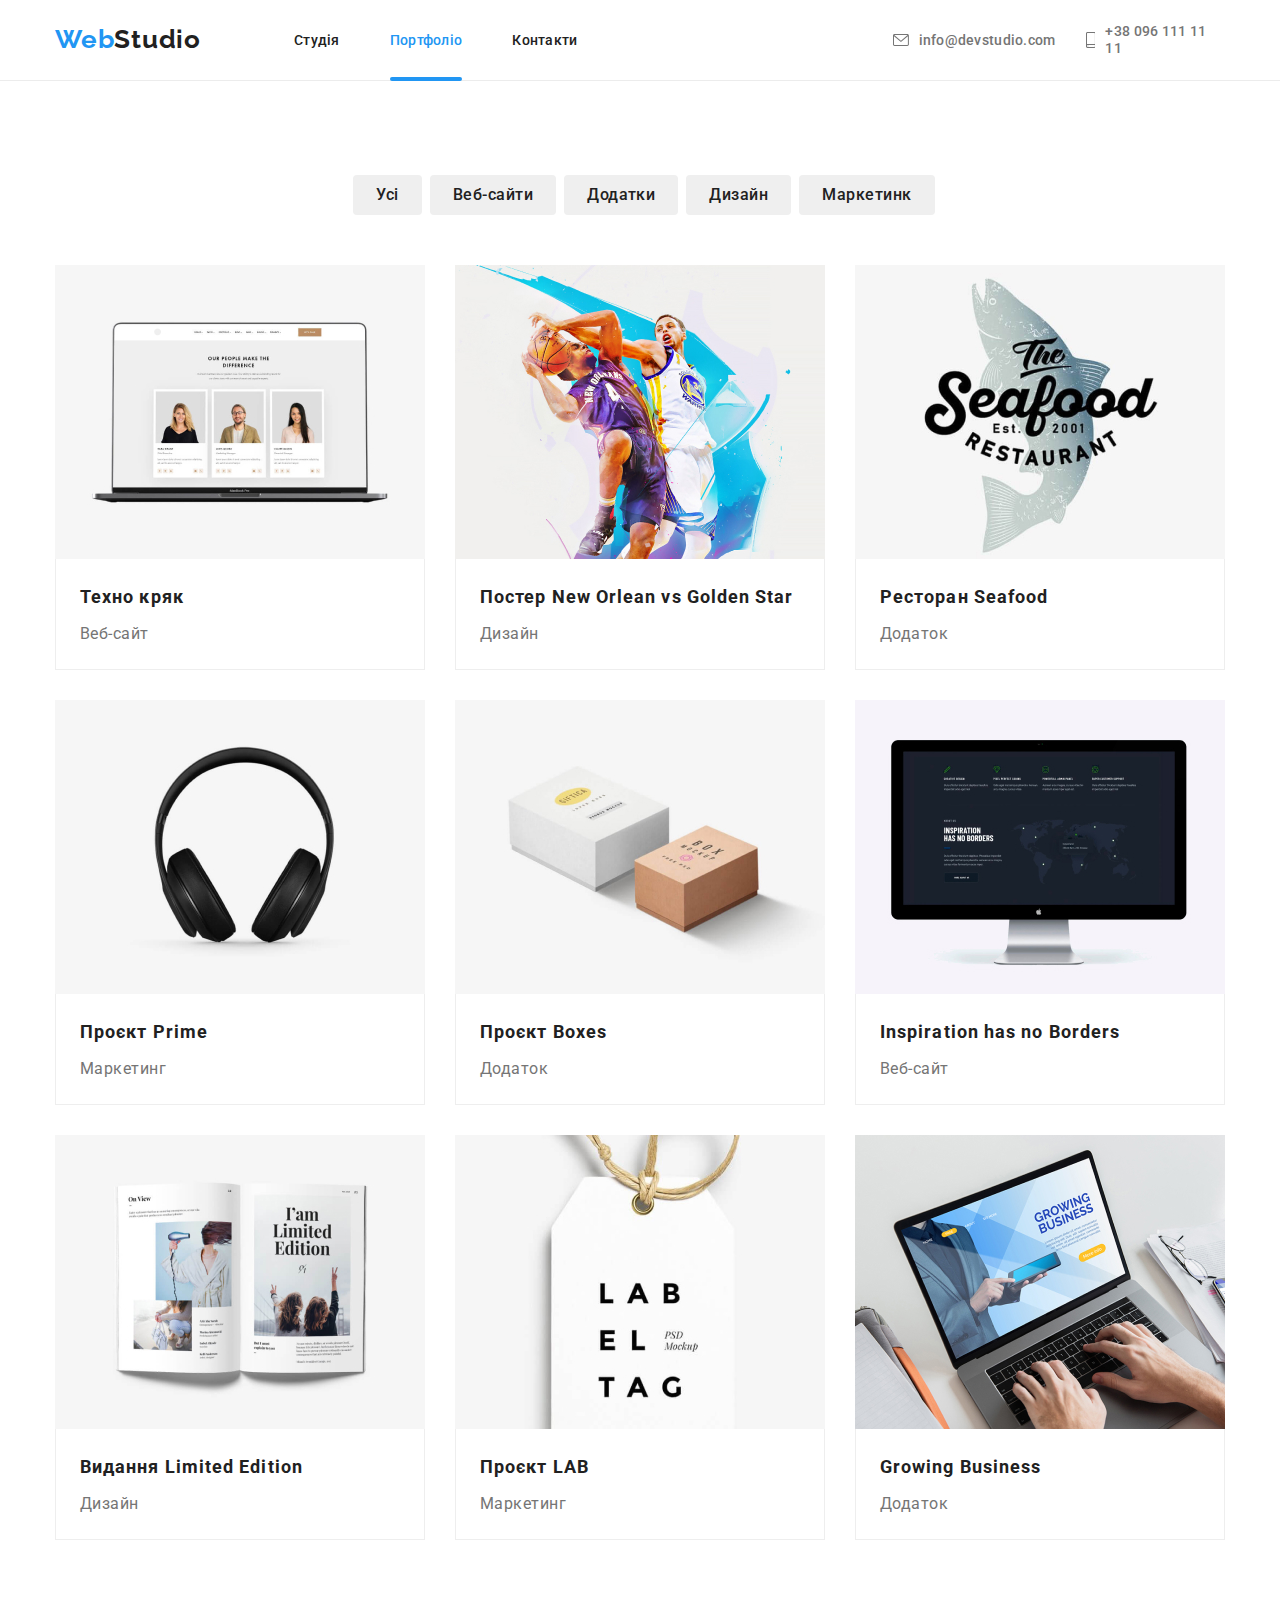
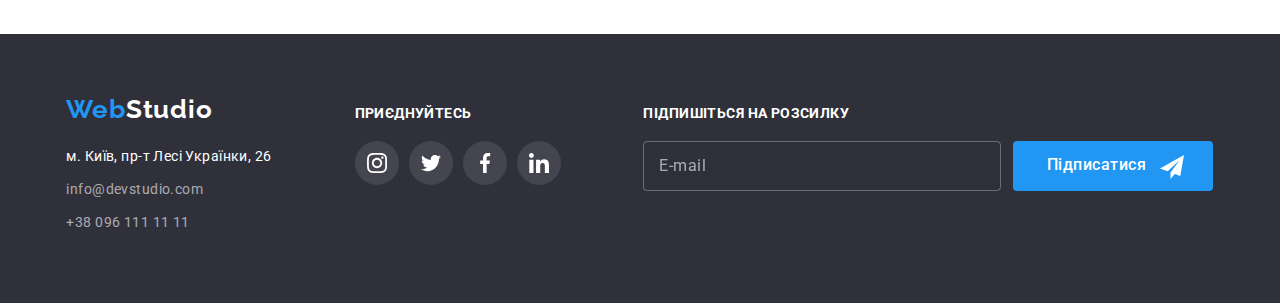
==== commit 52795765: "Правки виконано!)" ====
--- a/portfolio.html
+++ b/portfolio.html
@@ -43,7 +43,7 @@
           </li>
           <li class="header-contacts__item">
             <a href="tel:+38_096_111_11_11" class="header-contacts__link">
-              <svg class="header-contacts__icon" width="20" height="20">
+              <svg class="header-contacts__icon flip" width="20" height="20">
                 <use href="./images/icons.svg#icon-smartphone"></use>
               </svg>+38 096 111 11 11</a>
           </li>
--- a/css/main.min.css
+++ b/css/main.min.css
@@ -1 +1 @@
-:root{--background-color: #ffffff;--primary-text-color: #757575;--title-text-color: #212121;--accent-color: #2196f3;--hero-background: #2f303a;--team-background: #f5f4fa;--hero-color: #ffffff}html{-webkit-box-sizing:border-box;box-sizing:border-box}*,*::before,*::after{-webkit-box-sizing:inherit;box-sizing:inherit}body{margin:0;font-family:"Roboto",sans-serif;font-style:normal;color:var(--primary-text-color)}img{display:block;width:100%}a{text-decoration:none}ul,li{list-style-type:none;text-decoration:none}h1,h2,h3{padding:0;margin:0;text-decoration:none}h2{margin-top:0;margin-bottom:30px;font-style:normal;font-weight:700;font-size:28px;line-height:33px;letter-spacing:.03em;text-align:center;color:var(--title-text-color)}@media screen and (min-width: 1199.08px){h2{margin-bottom:50px;font-style:normal;font-weight:700;font-size:36px;line-height:42px}}.section{padding-top:60px;padding-bottom:60px}@media screen and (min-width: 1199.08px){.section{padding-top:94px;padding-bottom:94px}}button{cursor:pointer;-webkit-transition-property:-webkit-box-shadow;transition-property:-webkit-box-shadow;transition-property:box-shadow;transition-property:box-shadow, -webkit-box-shadow;-webkit-transition-duration:250ms;transition-duration:250ms;-webkit-transition-timing-function:cubic-bezier(0.4, 0, 0.2, 1);transition-timing-function:cubic-bezier(0.4, 0, 0.2, 1)}button:hover{-webkit-box-shadow:0px 3px 1px rgba(0,0,0,.1),0px 1px 2px rgba(0,0,0,.08),0px 2px 2px rgba(0,0,0,.12);box-shadow:0px 3px 1px rgba(0,0,0,.1),0px 1px 2px rgba(0,0,0,.08),0px 2px 2px rgba(0,0,0,.12)}.hero__button{background:#2196f3;-webkit-box-shadow:0px 4px 4px rgba(0,0,0,.15);box-shadow:0px 4px 4px rgba(0,0,0,.15);border-radius:4px;max-width:216px;padding:10px 32px;text-align:center;-ms-flex-item-align:center;align-self:center;border:1px solid rgba(0,0,0,0);font-style:normal;font-weight:700;font-size:16px;line-height:1.8;cursor:pointer;color:var(--hero-color)}.subscribe__btn{position:relative;width:200px;height:50px;font-style:normal;font-weight:500;font-size:16px;line-height:1.6;text-align:center;letter-spacing:.03em;color:var(--background-color);background-color:var(--accent-color);border:1px solid rgba(0,0,0,0);border-radius:4px;-webkit-box-align:center;-ms-flex-align:center;align-items:center;padding-left:28px;padding-right:62px;padding-top:10px;padding-bottom:10px;-webkit-transition-property:background-color,color;transition-property:background-color,color;-webkit-transition-duration:250ms;transition-duration:250ms;-webkit-transition-timing-function:cubic-bezier(0.4, 0, 0.2, 1);transition-timing-function:cubic-bezier(0.4, 0, 0.2, 1)}.subscribe__btn:hover{color:var(--hero-background);background-color:var(--accent-color)}.work-filter__button{font-style:normal;font-weight:500;font-size:16px;line-height:1.6;text-align:center;letter-spacing:.03em;color:var(--title-text-color);border:1px solid rgba(0,0,0,0);border-radius:4px;-webkit-box-align:center;-ms-flex-align:center;align-items:center;padding-left:22px;padding-right:22px;padding-top:6px;padding-bottom:6px;-webkit-transition-property:background-color,color;transition-property:background-color,color;-webkit-transition-duration:250ms;transition-duration:250ms;-webkit-transition-timing-function:cubic-bezier(0.4, 0, 0.2, 1);transition-timing-function:cubic-bezier(0.4, 0, 0.2, 1)}.work-filter__button:hover,.work-filter__button:focus{color:var(--background-color);background-color:var(--accent-color)}.work-filter__list{display:-webkit-box;display:-ms-flexbox;display:flex;-webkit-box-pack:center;-ms-flex-pack:center;justify-content:center;margin-top:0;margin-bottom:0;padding-left:0}.work-filter__list li:not(last child){margin-right:0;margin-left:8px}.submit{width:200px;height:50px;font-weight:500;font-size:16px;line-height:1.6;text-align:center;letter-spacing:.03em;color:var(--background-color);border:1px solid rgba(0,0,0,0);border-radius:4px;background-color:var(--accent-color);-webkit-box-shadow:0px 4px 4px rgba(0,0,0,.15);box-shadow:0px 4px 4px rgba(0,0,0,.15);padding-left:22px;padding-right:22px;padding-top:6px;padding-bottom:6px;margin-left:124px;-webkit-transition-property:background-color,-webkit-box-shadow;transition-property:background-color,-webkit-box-shadow;transition-property:background-color,box-shadow;transition-property:background-color,box-shadow,-webkit-box-shadow;-webkit-transition-duration:250ms;transition-duration:250ms;-webkit-transition-timing-function:cubic-bezier(0.4, 0, 0.2, 1);transition-timing-function:cubic-bezier(0.4, 0, 0.2, 1)}.container{width:480px;margin-left:auto;margin-right:auto;padding-left:15px;padding-right:15px}@media screen and (min-width: 767.08px){.container{width:768px}}@media screen and (min-width: 1199.08px){.container{width:1200px}}.page-header{border-bottom:1px solid #ececec}.logo{margin-top:24px;margin-bottom:25px;font-family:"Raleway";font-style:normal;font-weight:700;font-size:24px;line-height:1.2;letter-spacing:.03em;color:var(--accent-color)}.logo__up{font-family:"Raleway";font-style:normal;font-weight:700;line-height:1.2;letter-spacing:.03em;color:var(--title-text-color)}.logo__down{font-family:"Raleway";font-style:normal;font-weight:700;line-height:1.2;letter-spacing:.03em;color:var(--background-color)}@media screen and (min-width: 1199.08px){.logo{font-size:26px}}.justify-box{display:-webkit-box;display:-ms-flexbox;display:flex;-ms-flex-pack:distribute;justify-content:space-around;-webkit-box-align:center;-ms-flex-align:center;align-items:center}.header-contacts{display:-webkit-box;display:-ms-flexbox;display:flex;-webkit-box-pack:end;-ms-flex-pack:end;justify-content:end;-ms-flex-line-pack:center;align-content:center;margin-bottom:0;margin-top:0;margin-left:auto;padding:0}.header-contacts li+li{margin-left:50px}.header-contacts__link{display:-webkit-box;display:-ms-flexbox;display:flex;font-style:normal;font-weight:500;font-size:14px;line-height:1.2;letter-spacing:.02em;color:var(--primary-text-color);-webkit-box-align:center;-ms-flex-align:center;align-items:center;gap:10px;-webkit-transition-property:color;transition-property:color;-webkit-transition-duration:250ms;transition-duration:250ms;-webkit-transition-timing-function:cubic-bezier(0.4, 0, 0.2, 1);transition-timing-function:cubic-bezier(0.4, 0, 0.2, 1)}.header-contacts__link:hover,.header-contacts__link:focus{font-style:normal;font-weight:500;font-size:14px;line-height:1.2;letter-spacing:.02em;color:var(--accent-color)}.header-contacts__icon{display:inline-block;fill:var(--primary-text-color);-webkit-transition-property:fill;transition-property:fill;-webkit-transition-duration:250ms;transition-duration:250ms;-webkit-transition-timing-function:cubic-bezier(0.4, 0, 0.2, 1);transition-timing-function:cubic-bezier(0.4, 0, 0.2, 1)}.header-contacts__link:hover .header-contacts__icon,.header-contacts__link:focus .header-contacts__icon{fill:var(--accent-color)}.nav{display:-webkit-box;display:-ms-flexbox;display:flex;-webkit-box-align:center;-ms-flex-align:center;align-items:center}.nav__list{padding:0;margin-left:93px;display:-webkit-box;display:-ms-flexbox;display:flex;margin-right:auto;margin-top:0;margin-bottom:0}.nav__item{position:relative}.nav__item:not(:last-child){margin-right:50px}.nav__link{display:block;padding-top:0;padding-bottom:0;font-style:normal;font-weight:500;font-size:14px;line-height:1.2;letter-spacing:.02em;color:var(--title-text-color);-webkit-transition-property:color;transition-property:color;-webkit-transition-duration:250ms;transition-duration:250ms;-webkit-transition-timing-function:cubic-bezier(0.4, 0, 0.2, 1);transition-timing-function:cubic-bezier(0.4, 0, 0.2, 1)}.nav__link:hover,.nav__link:focus{font-style:normal;font-weight:500;font-size:14px;line-height:1.2;letter-spacing:.02em;color:var(--accent-color)}.nav__link.current{font-style:normal;font-weight:500;font-size:14px;line-height:1.2;letter-spacing:.02em;color:var(--accent-color)}.nav__link.current::after{position:absolute;content:"";width:100%;height:4px;display:block;margin-top:28.5px;background:#2196f3;border-radius:2px}.hero{padding-top:118px;padding-bottom:198px;text-align:center;background-color:var(--hero-background);background-size:cover;background-image:-webkit-gradient(linear, left top, right top, from(rgba(47, 48, 58, 0.4)), to(rgba(47, 48, 58, 0.4))),url("../images/heroBg.jpg");background-image:linear-gradient(to right, rgba(47, 48, 58, 0.4), rgba(47, 48, 58, 0.4)),url("../images/heroBg.jpg")}@media screen and (min-width: 767.08px){.hero{padding-top:118px;padding-bottom:198px}}@media screen and (min-width: 1199.08px){.hero{padding-top:200px;padding-bottom:200px}}.hero__title{width:360px;margin-left:60px;margin-right:60px;color:var(--hero-color);font-style:normal;font-weight:900;font-size:26px;line-height:42px;letter-spacing:.06em;text-transform:uppercase}@media screen and (min-width: 767.08px){.hero__title{margin-left:204px;margin-right:204px}}@media screen and (min-width: 1199.08px){.hero__title{width:696px;font-size:44px;line-height:1.3;margin-left:auto;margin-right:auto;margin-bottom:45px}}.section-benefits__title{margin-top:0;display:none}.benefits{padding-left:0;padding-bottom:30px;margin:0}@media screen and (min-width: 767.08px){.benefits{display:-webkit-box;display:-ms-flexbox;display:flex;padding:0;-webkit-box-orient:horizontal;-webkit-box-direction:normal;-ms-flex-direction:row;flex-direction:row;-ms-flex-wrap:wrap;flex-wrap:wrap;gap:30px}}@media screen and (min-width: 1199.08px){.benefits{-webkit-box-pack:justify;-ms-flex-pack:justify;justify-content:space-between;-ms-flex-wrap:nowrap;flex-wrap:nowrap}}.benefits__list{margin-bottom:30px;width:450px}@media screen and (min-width: 767.08px){.benefits__list{width:354px;margin-bottom:0}}@media screen and (min-width: 1199.08px){.benefits__list{width:270px}}.benefits__title{font-style:normal;font-weight:700;font-size:14px;line-height:1.2;letter-spacing:.03em;text-transform:uppercase;color:var(--title-text-color);margin-bottom:10px;margin-left:155px}@media screen and (min-width: 767.08px){.benefits__title{width:354px;margin-left:0}}@media screen and (min-width: 1199.08px){.benefits__title{width:270px}}.benefits__item{margin-top:0;margin-right:0;font-style:regular;font-weight:400;font-size:14px;line-height:1.7;letter-spacing:.03em;color:var(--primary-text-color)}@media screen and (min-width: 767.08px){.benefits__item{width:354px;margin-bottom:0}}@media screen and (min-width: 1199.08px){.benefits__item{width:270px}}.benefits__icon{fill:#212121}.icon-box{display:-webkit-box;display:-ms-flexbox;display:flex;width:450px;height:120px;-webkit-box-align:center;-ms-flex-align:center;align-items:center;-webkit-box-pack:center;-ms-flex-pack:center;justify-content:center;border:#757575;background-color:#f5f4fa;border-radius:4px;margin-bottom:30px}@media screen and (min-width: 767.08px){.icon-box{width:354px}}@media screen and (min-width: 1199.08px){.icon-box{width:270px}}.section-speciality{padding-top:0}@media(max-width: 1199.08px){.section-speciality{display:none}}.section-speciality__title{margin-top:0;margin-bottom:50px;font-style:normal;font-weight:700;font-size:36px;line-height:1;text-align:center;letter-spacing:.03em;color:var(--title-text-color)}.speciality{gap:30px;display:block;display:-webkit-box;display:-ms-flexbox;display:flex;margin-top:0;margin-bottom:0;padding-left:0}.speciality__item{position:relative}.speciality__label{position:absolute;bottom:0;right:0;margin:0;padding:27px 95px;width:100%;height:70px;background-color:rgba(47,48,58,.8);color:#fff}.section-team{background-color:var(--team-background)}@media screen and (min-width: 1199.08px){.section-team{margin-left:auto;margin-right:auto}}.team{display:-webkit-box;display:-ms-flexbox;display:flex;-webkit-box-orient:vertical;-webkit-box-direction:normal;-ms-flex-direction:column;flex-direction:column;margin-top:0;margin-bottom:0;padding-left:0;gap:30px}.team h3{margin-top:30px;margin-bottom:10px}@media screen and (min-width: 767.08px){.team{-webkit-box-orient:horizontal;-webkit-box-direction:normal;-ms-flex-direction:row;flex-direction:row;-ms-flex-wrap:wrap;flex-wrap:wrap;gap:30px}}@media screen and (min-width: 1199.08px){.team{-ms-flex-wrap:nowrap;flex-wrap:nowrap;-webkit-box-pack:center;-ms-flex-pack:center;justify-content:center}}.team__card{width:450px;padding-bottom:24px;font-style:normal;font-weight:500;font-size:16px;line-height:1;text-align:center;letter-spacing:.03em;color:var(--title-text-color);background-color:var(--background-color);-webkit-box-shadow:0px 1px 3px rgba(0,0,0,.12),0px 1px 1px rgba(0,0,0,.14),0px 2px 1px rgba(0,0,0,.2);box-shadow:0px 1px 3px rgba(0,0,0,.12),0px 1px 1px rgba(0,0,0,.14),0px 2px 1px rgba(0,0,0,.2);border-radius:0px 0px 4px 4px}@media screen and (min-width: 767.08px){.team__card{width:354px}}@media screen and (min-width: 1199.08px){.team__card{width:270px;padding-bottom:30px}}.team__pos{margin-top:0;margin-bottom:0;font-style:normal;font-weight:400;font-size:16px;line-height:1;text-align:center;letter-spacing:.03em;color:var(--primary-text-color)}.team__name{margin-top:0;margin-bottom:0;font-style:normal;font-weight:500;font-size:16px;line-height:1.2;text-align:center;letter-spacing:.03em;color:var(--title-text-color)}.team-socials{display:-webkit-box;display:-ms-flexbox;display:flex;padding-left:122px;padding-right:122px;margin-top:16px;-webkit-box-pack:space-evenly;-ms-flex-pack:space-evenly;justify-content:space-evenly}@media screen and (min-width: 767.08px){.team-socials{padding-left:74px;padding-right:74px}}@media screen and (min-width: 1199.08px){.team-socials{padding-left:32px;padding-right:32px}}.team-socials__link{display:-webkit-box;display:-ms-flexbox;display:flex;-webkit-box-align:center;-ms-flex-align:center;align-items:center;-webkit-box-pack:center;-ms-flex-pack:center;justify-content:center;width:44px;height:44px;background-color:#fff;border-radius:50%;-webkit-transition-property:background-color;transition-property:background-color;-webkit-transition-duration:250ms;transition-duration:250ms;-webkit-transition-timing-function:cubic-bezier(0.4, 0, 0.2, 1);transition-timing-function:cubic-bezier(0.4, 0, 0.2, 1)}.team-socials__link:hover,.team-socials__link:focus{background-color:var(--accent-color)}.team-socials__icon{fill:#afb1b8;-webkit-transition-property:fill;transition-property:fill;-webkit-transition-duration:250ms;transition-duration:250ms;-webkit-transition-timing-function:cubic-bezier(0.4, 0, 0.2, 1);transition-timing-function:cubic-bezier(0.4, 0, 0.2, 1)}.team-socials__link:hover .team-socials__icon,.team-socials__link:focus .team-socials__icon{fill:#fff}.clients-list{display:-webkit-box;display:-ms-flexbox;display:flex;-webkit-box-orient:horizontal;-webkit-box-direction:normal;-ms-flex-direction:row;flex-direction:row;-ms-flex-wrap:wrap;flex-wrap:wrap;-webkit-box-pack:center;-ms-flex-pack:center;justify-content:center;gap:30px;margin:0;padding-left:0}.clients-icon{fill:#afb1b8;-webkit-transition-property:fill;transition-property:fill;-webkit-transition-duration:250ms;transition-duration:250ms;-webkit-transition-timing-function:cubic-bezier(0.4, 0, 0.2, 1);transition-timing-function:cubic-bezier(0.4, 0, 0.2, 1)}.clients-item:hover .clients-icon,.clients-item:focus .clients-icon{fill:var(--accent-color)}.clients-link{display:-webkit-box;display:-ms-flexbox;display:flex;-webkit-box-pack:center;-ms-flex-pack:center;justify-content:center;-webkit-box-align:center;-ms-flex-align:center;align-items:center;width:170px;height:92px;border:1px solid #afb1b8;border-radius:4px;cursor:pointer;-webkit-transition-property:border;transition-property:border;-webkit-transition-duration:250ms;transition-duration:250ms;-webkit-transition-timing-function:cubic-bezier(0.4, 0, 0.2, 1);transition-timing-function:cubic-bezier(0.4, 0, 0.2, 1)}.clients-link:hover,.clients-link:focus{border:1px solid var(--accent-color)}.conteiner-footer{display:-webkit-box;display:-ms-flexbox;display:flex;-webkit-box-align:baseline;-ms-flex-align:baseline;align-items:baseline;-webkit-box-orient:vertical;-webkit-box-direction:normal;-ms-flex-direction:column;flex-direction:column;-webkit-box-align:center;-ms-flex-align:center;align-items:center;gap:60px}@media screen and (min-width: 767.08px){.conteiner-footer{-webkit-box-orient:horizontal;-webkit-box-direction:normal;-ms-flex-direction:row;flex-direction:row;-ms-flex-wrap:wrap;flex-wrap:wrap;-ms-flex-pack:distribute;justify-content:space-around}}@media screen and (min-width: 1199.08px){.conteiner-footer{-webkit-box-orient:unset;-webkit-box-direction:unset;-ms-flex-direction:unset;flex-direction:unset;-webkit-box-align:unset;-ms-flex-align:unset;align-items:unset}}.footer{padding-top:60px;padding-bottom:60px;background-color:var(--hero-background)}.footer__address{text-align:center}@media screen and (min-width: 1199.08px){.footer__address{text-align:start}}.address__map{display:inline-block;margin-top:20px;margin-bottom:9px;font-style:normal;font-weight:400;font-size:14px;line-height:1.7;letter-spacing:.03em;color:var(--hero-color);-webkit-transition-property:color;transition-property:color;-webkit-transition-duration:250ms;transition-duration:250ms;-webkit-transition-timing-function:cubic-bezier(0.4, 0, 0.2, 1);transition-timing-function:cubic-bezier(0.4, 0, 0.2, 1)}.address__map:hover,.address__map:focus{font-style:normal;font-weight:400;font-size:14px;line-height:1.7;letter-spacing:.03em;color:var(--accent-color)}.address__label{display:inline-block;margin-bottom:9px;font-style:normal;font-weight:400;font-size:14px;line-height:1.7;letter-spacing:.03em;color:rgba(255,255,255,.6);-webkit-transition-property:color;transition-property:color;-webkit-transition-duration:250ms;transition-duration:250ms;-webkit-transition-timing-function:cubic-bezier(0.4, 0, 0.2, 1);transition-timing-function:cubic-bezier(0.4, 0, 0.2, 1)}.address__label:hover,.address__label:focus{font-style:normal;font-weight:400;font-size:14px;line-height:1.7;letter-spacing:.03em;color:var(--accent-color)}.address__list{margin-top:0;margin-bottom:0;padding-left:0}.socials-box{display:-webkit-box;display:-ms-flexbox;display:flex;-webkit-box-orient:vertical;-webkit-box-direction:normal;-ms-flex-direction:column;flex-direction:column;-webkit-box-align:center;-ms-flex-align:center;align-items:center}@media screen and (min-width: 1199.08px){.socials-box{-webkit-box-align:start;-ms-flex-align:start;align-items:flex-start}}.footer-socials{gap:10px;display:-webkit-box;display:-ms-flexbox;display:flex;margin-top:0;padding-left:0;margin-bottom:0;-webkit-transition-property:-webkit-box-shadow;transition-property:-webkit-box-shadow;transition-property:box-shadow;transition-property:box-shadow, -webkit-box-shadow;-webkit-transition-duration:250ms;transition-duration:250ms;-webkit-transition-timing-function:cubic-bezier(0.4, 0, 0.2, 1);transition-timing-function:cubic-bezier(0.4, 0, 0.2, 1)}.footer-socials__title{display:-webkit-box;display:-ms-flexbox;display:flex;margin-top:0;margin-bottom:20px;font-style:normal;font-weight:700;font-size:14px;line-height:16px;letter-spacing:.03em;text-transform:uppercase;color:#fff}.footer-socials__link{display:-webkit-box;display:-ms-flexbox;display:flex;-webkit-box-pack:center;-ms-flex-pack:center;justify-content:center;-webkit-box-align:center;-ms-flex-align:center;align-items:center;width:44px;height:44px;border-radius:50%;background:rgba(255,255,255,.1);-webkit-transition-property:background-color;transition-property:background-color;-webkit-transition-duration:250ms;transition-duration:250ms;-webkit-transition-timing-function:cubic-bezier(0.4, 0, 0.2, 1);transition-timing-function:cubic-bezier(0.4, 0, 0.2, 1)}.footer-socials__link:hover,.footer-socials__link:focus{background-color:var(--accent-color);cursor:pointer;-webkit-box-shadow:0px 3px 1px rgba(0,0,0,.1),0px 1px 2px rgba(0,0,0,.08),0px 2px 2px rgba(0,0,0,.12);box-shadow:0px 3px 1px rgba(0,0,0,.1),0px 1px 2px rgba(0,0,0,.08),0px 2px 2px rgba(0,0,0,.12)}.footer-socials__icon{fill:#fff;-webkit-transition-property:fill;transition-property:fill;-webkit-transition-duration:250ms;transition-duration:250ms;-webkit-transition-timing-function:cubic-bezier(0.4, 0, 0.2, 1);transition-timing-function:cubic-bezier(0.4, 0, 0.2, 1)}.subscribe{display:-webkit-box;display:-ms-flexbox;display:flex;-webkit-box-orient:vertical;-webkit-box-direction:normal;-ms-flex-direction:column;flex-direction:column;-webkit-box-align:center;-ms-flex-align:center;align-items:center}@media screen and (min-width: 1199.08px){.subscribe{-webkit-box-align:start;-ms-flex-align:start;align-items:flex-start}}.subscribe__title{margin-bottom:20px;font-style:normal;font-weight:700;font-size:14px;line-height:16px;letter-spacing:.03em;text-transform:uppercase;color:var(--background-color)}.subscribe__field{font-style:normal;font-weight:400;font-size:16px;line-height:20px;letter-spacing:.03em;padding:15px;width:358px;height:50px;color:var(--background-color);background-color:rgba(0,0,0,0);border:1px solid rgba(255,255,255,.3);-webkit-filter:drop-shadow(0px 4px 4px rgba(0, 0, 0, 0.15));filter:drop-shadow(0px 4px 4px rgba(0, 0, 0, 0.15));border-radius:4px;-webkit-transition-property:outline,border;transition-property:outline,border;-webkit-transition-duration:250ms;transition-duration:250ms;-webkit-transition-timing-function:cubic-bezier(0.4, 0, 0.2, 1);transition-timing-function:cubic-bezier(0.4, 0, 0.2, 1)}.subscribe__field::-webkit-input-placeholder{font-style:normal;font-weight:400;font-size:16px;line-height:20px;display:-webkit-box;display:flex;-webkit-box-align:center;align-items:center;letter-spacing:.03em;color:rgba(255,255,255,.6)}.subscribe__field::-moz-placeholder{font-style:normal;font-weight:400;font-size:16px;line-height:20px;display:flex;align-items:center;letter-spacing:.03em;color:rgba(255,255,255,.6)}.subscribe__field:-ms-input-placeholder{font-style:normal;font-weight:400;font-size:16px;line-height:20px;display:-ms-flexbox;display:flex;-ms-flex-align:center;align-items:center;letter-spacing:.03em;color:rgba(255,255,255,.6)}.subscribe__field::-ms-input-placeholder{font-style:normal;font-weight:400;font-size:16px;line-height:20px;display:-ms-flexbox;display:flex;-ms-flex-align:center;align-items:center;letter-spacing:.03em;color:rgba(255,255,255,.6)}.subscribe__field::placeholder{font-style:normal;font-weight:400;font-size:16px;line-height:20px;display:-webkit-box;display:-ms-flexbox;display:flex;-webkit-box-align:center;-ms-flex-align:center;align-items:center;letter-spacing:.03em;color:rgba(255,255,255,.6)}.subscribe__field:focus{border:1px solid var(--accent-color);outline:rgba(0,0,0,0)}@media screen and (min-width: 767.08px){.subscribe__field{width:450px}}@media screen and (min-width: 1199.08px){.subscribe__field{width:358px}}.subscribe-box{display:-webkit-box;display:-ms-flexbox;display:flex;-webkit-box-orient:vertical;-webkit-box-direction:normal;-ms-flex-direction:column;flex-direction:column;-webkit-box-align:center;-ms-flex-align:center;align-items:center;gap:20px}@media screen and (min-width: 1199.08px){.subscribe-box{-webkit-box-orient:horizontal;-webkit-box-direction:normal;-ms-flex-direction:row;flex-direction:row;gap:12px}}.subscribe__icon{position:absolute;top:13px;right:28px;fill:var(--background-color);-webkit-transition-property:fill;transition-property:fill;-webkit-transition-duration:250ms;transition-duration:250ms;-webkit-transition-timing-function:cubic-bezier(0.4, 0, 0.2, 1);transition-timing-function:cubic-bezier(0.4, 0, 0.2, 1)}.subscribe__btn:hover .subscribe__icon{fill:var(--hero-background)}.backdrop{position:fixed;top:0;left:0;width:100%;height:100%;-webkit-transition-property:opacity(1);transition-property:opacity(1);-webkit-transition-duration:1200ms;transition-duration:1200ms;-webkit-transition-timing-function:cubic-bezier(0.075, 0.82, 0.165, 1);transition-timing-function:cubic-bezier(0.075, 0.82, 0.165, 1);background-color:rgba(0,0,0,.2)}.backdrop.is-hidden{opacity:0;pointer-events:none;visibility:hidden}.modal-box{position:absolute;top:50%;left:50%;-webkit-transform:translate(-50%, -50%);transform:translate(-50%, -50%);width:528px;height:581px;padding:38px 40px 40px;background-color:var(--background-color);-webkit-box-shadow:0px 1px 3px rgba(0,0,0,.12),0px 1px 1px rgba(0,0,0,.14),0px 2px 1px rgba(0,0,0,.2);box-shadow:0px 1px 3px rgba(0,0,0,.12),0px 1px 1px rgba(0,0,0,.14),0px 2px 1px rgba(0,0,0,.2);border-radius:4px}.backdrop.is-hidden .modal-box{-webkit-animation-name:opacityModal;animation-name:opacityModal;-webkit-animation-duration:6000ms;animation-duration:6000ms;-webkit-animation-timing-function:cubic-bezier(0.9, -0.2, 0.54, 0.98);animation-timing-function:cubic-bezier(0.9, -0.2, 0.54, 0.98)}.modal-close{position:absolute;top:8px;right:8px;display:-webkit-box;display:-ms-flexbox;display:flex;-webkit-box-align:center;-ms-flex-align:center;align-items:center;width:30px;height:30px;border-radius:50%;border:1px solid rgba(0,0,0,.1);background-color:var(--background-color)}.modal-close_icon{-webkit-transition-property:fill;transition-property:fill;-webkit-transition-duration:250ms;transition-duration:250ms;-webkit-transition-timing-function:cubic-bezier(0.4, 0, 0.2, 1);transition-timing-function:cubic-bezier(0.4, 0, 0.2, 1)}.modal-close:hover .modal-close_icon{fill:var(--accent-color)}@-webkit-keyframes opacityModal{0%{-webkit-transform:opacity(1);transform:opacity(1)}25%{-webkit-transform:opacity(0.7);transform:opacity(0.7)}50%{-webkit-transform:opacity(0.5);transform:opacity(0.5)}75%{-webkit-transform:opacity(0.2);transform:opacity(0.2)}100%{-webkit-transform:opacity(0);transform:opacity(0)}}@keyframes opacityModal{0%{-webkit-transform:opacity(1);transform:opacity(1)}25%{-webkit-transform:opacity(0.7);transform:opacity(0.7)}50%{-webkit-transform:opacity(0.5);transform:opacity(0.5)}75%{-webkit-transform:opacity(0.2);transform:opacity(0.2)}100%{-webkit-transform:opacity(0);transform:opacity(0)}}.modal__title{margin-top:0;margin-bottom:10px;-ms-flex-item-align:center;align-self:center;font-style:normal;font-weight:700;font-size:20px;line-height:23px;text-align:center;letter-spacing:.03em;color:#212121}.modal__label{display:inline-block;margin-bottom:4px}.modal__item{position:relative;margin-bottom:10px}.modal__field{width:448px;height:40px;padding-left:45px;border:1px solid rgba(33,33,33,.2);border-radius:4px;font-weight:400;font-size:12px;line-height:14px;letter-spacing:.01em;-webkit-transition-property:outline,border;transition-property:outline,border;-webkit-transition-duration:250ms;transition-duration:250ms;-webkit-transition-timing-function:cubic-bezier(0.4, 0, 0.2, 1);transition-timing-function:cubic-bezier(0.4, 0, 0.2, 1)}.modal__field:focus{border:1px solid var(--accent-color);outline:rgba(0,0,0,0)}.modal__item textarea{width:448px;height:120px;border:1px solid rgba(33,33,33,.2);border-radius:4px;resize:none}label{font-style:normal;font-weight:400;font-size:12px;line-height:14px;letter-spacing:.01em;color:#757575}.modal__icon{position:absolute;top:53%;left:12px;pointer-events:none;fill:#212121;-webkit-transition-property:fill;transition-property:fill;-webkit-transition-duration:250ms;transition-duration:250ms;-webkit-transition-timing-function:cubic-bezier(0.4, 0, 0.2, 1);transition-timing-function:cubic-bezier(0.4, 0, 0.2, 1)}.modal__field:focus+.modal__icon{fill:var(--accent-color)}.modal__comment{display:block;padding-left:16px;padding-right:16px;padding-bottom:12px;padding-top:12px;margin-bottom:20px;resize:none;width:448px;height:120px;font-style:normal;font-weight:400;font-size:12px;line-height:14px;letter-spacing:.01em;border:1px solid rgba(33,33,33,.2);border-radius:4px;-webkit-transition-property:outline,border;transition-property:outline,border;-webkit-transition-duration:250ms;transition-duration:250ms;-webkit-transition-timing-function:cubic-bezier(0.4, 0, 0.2, 1);transition-timing-function:cubic-bezier(0.4, 0, 0.2, 1)}.modal__comment:focus{border:1px solid var(--accent-color);outline:rgba(0,0,0,0)}::-webkit-input-placeholder{font-style:normal;font-weight:400;font-size:12px;line-height:14px;letter-spacing:.01em;color:rgba(117,117,117,.5)}::-moz-placeholder{font-style:normal;font-weight:400;font-size:12px;line-height:14px;letter-spacing:.01em;color:rgba(117,117,117,.5)}:-ms-input-placeholder{font-style:normal;font-weight:400;font-size:12px;line-height:14px;letter-spacing:.01em;color:rgba(117,117,117,.5)}::-ms-input-placeholder{font-style:normal;font-weight:400;font-size:12px;line-height:14px;letter-spacing:.01em;color:rgba(117,117,117,.5)}::placeholder{font-style:normal;font-weight:400;font-size:12px;line-height:14px;letter-spacing:.01em;color:rgba(117,117,117,.5)}.check__box{display:-webkit-box;display:-ms-flexbox;display:flex;margin-bottom:30px;-webkit-box-align:center;-ms-flex-align:center;align-items:center;-ms-flex-item-align:center;align-self:center;-webkit-box-pack:center;-ms-flex-pack:center;justify-content:center}.checkbox__point{display:-webkit-box;display:-ms-flexbox;display:flex;margin-right:8px;-webkit-appearance:none;-moz-appearance:none;appearance:none;width:16px;height:15px;border:2px solid var(--title-text-color);border-radius:2px}.checkbox__point:checked{background-image:url("data:image/svg+xml,%3Csvg xmlns='http://www.w3.org/2000/svg' viewBox='0 0 512 512'%3E%3C!--! Font Awesome Pro 6.2.1 by @fontawesome - https://fontawesome.com License - https://fontawesome.com/license (Commercial License) Copyright 2022 Fonticons, Inc. --%3E%3Cpath d='M470.6 105.4c12.5 12.5 12.5 32.8 0 45.3l-256 256c-12.5 12.5-32.8 12.5-45.3 0l-128-128c-12.5-12.5-12.5-32.8 0-45.3s32.8-12.5 45.3 0L192 338.7 425.4 105.4c12.5-12.5 32.8-12.5 45.3 0z' fill='%23ffffff'/%3E%3C/svg%3E");background-position:center;background-color:var(--accent-color);border:2px solid var(--accent-color)}.checkbox__point .checkbox__agree{font-style:normal;font-weight:400;font-size:14px;line-height:24px;letter-spacing:.03em;color:#757575}.checkbox__link{font-style:normal;font-weight:400;font-size:14px;line-height:24px;letter-spacing:.03em;color:#757575;color:var(--accent-color);border-bottom:1px solid var(--accent-color)}.checkbox__agree{margin-bottom:0;font-style:normal;font-weight:400;font-size:14px;line-height:24px;letter-spacing:.03em;color:#757575}.work__list{display:-webkit-box;display:-ms-flexbox;display:flex;-ms-flex-wrap:wrap;flex-wrap:wrap;gap:30px;margin-top:50px;margin-bottom:0;padding-left:0}.work__label{margin-bottom:0;font-style:normal;font-weight:700;font-size:18px;line-height:2;letter-spacing:.06em;color:var(--title-text-color)}.text-box{display:-webkit-box;display:-ms-flexbox;display:flex;-webkit-box-orient:vertical;-webkit-box-direction:normal;-ms-flex-direction:column;flex-direction:column;-webkit-box-align:start;-ms-flex-align:start;align-items:flex-start;gap:4px}.work__item{width:370px;margin-left:0}.work__item .work__image{position:relative;padding:0;border:none;overflow:hidden}.work__image__overlay-text{padding:63px 24px;border:none;position:absolute;left:0;top:0;width:100%;height:100%;background-color:rgba(33,150,243,.9);-webkit-transform:translateY(100%);transform:translateY(100%);-webkit-transition:-webkit-transform 250ms ease;transition:-webkit-transform 250ms ease;transition:transform 250ms ease;transition:transform 250ms ease, -webkit-transform 250ms ease}.work__link:hover .work__image__overlay-text{-webkit-transform:translateY(0);transform:translateY(0)}.work__list .work__image__overlay-text p{color:var(--background-color)}.work__link{display:block;-webkit-transition-property:-webkit-box-shadow;transition-property:-webkit-box-shadow;transition-property:box-shadow;transition-property:box-shadow, -webkit-box-shadow;-webkit-transition-duration:250ms;transition-duration:250ms;-webkit-transition-timing-function:cubic-bezier(0.4, 0, 0.2, 1);transition-timing-function:cubic-bezier(0.4, 0, 0.2, 1)}.work__link:hover,.work__link:focus{-webkit-box-shadow:0px 1px 1px rgba(0,0,0,.12),0px 4px 4px rgba(0,0,0,.06),1px 4px 6px rgba(0,0,0,.16);box-shadow:0px 1px 1px rgba(0,0,0,.12),0px 4px 4px rgba(0,0,0,.06),1px 4px 6px rgba(0,0,0,.16)}.work__list p{margin:0;font-style:normal;font-weight:400;font-size:16px;line-height:30px;letter-spacing:.03em;color:var(--primary-text-color)}.work__list div{padding:20px 24px;border:1px solid #eee;border-top:none}/*# sourceMappingURL=main.min.css.map */+:root{--background-color: #ffffff;--primary-text-color: #757575;--title-text-color: #212121;--accent-color: #2196f3;--hero-background: #2f303a;--team-background: #f5f4fa;--hero-color: #ffffff}html{-webkit-box-sizing:border-box;box-sizing:border-box}*,*::before,*::after{-webkit-box-sizing:inherit;box-sizing:inherit}body{margin:0;font-family:"Roboto",sans-serif;font-style:normal;color:var(--primary-text-color)}img{display:block;max-width:100%;height:auto}a{text-decoration:none}ul,li{list-style-type:none;text-decoration:none}h1,h2,h3{padding:0;margin:0;text-decoration:none}h2{margin-top:0;margin-bottom:30px;font-style:normal;font-weight:700;font-size:28px;line-height:33px;letter-spacing:.03em;text-align:center;color:var(--title-text-color)}@media screen and (min-width: 1200px){h2{margin-bottom:50px;font-style:normal;font-weight:700;font-size:36px;line-height:42px}}.section{padding-top:60px;padding-bottom:60px}@media screen and (min-width: 1200px){.section{padding-top:94px;padding-bottom:94px}}button{cursor:pointer;-webkit-transition-property:-webkit-box-shadow;transition-property:-webkit-box-shadow;transition-property:box-shadow;transition-property:box-shadow, -webkit-box-shadow;-webkit-transition-duration:250ms;transition-duration:250ms;-webkit-transition-timing-function:cubic-bezier(0.4, 0, 0.2, 1);transition-timing-function:cubic-bezier(0.4, 0, 0.2, 1)}button:hover{-webkit-box-shadow:0px 3px 1px rgba(0,0,0,.1),0px 1px 2px rgba(0,0,0,.08),0px 2px 2px rgba(0,0,0,.12);box-shadow:0px 3px 1px rgba(0,0,0,.1),0px 1px 2px rgba(0,0,0,.08),0px 2px 2px rgba(0,0,0,.12)}.hero__button{background:#2196f3;-webkit-box-shadow:0px 4px 4px rgba(0,0,0,.15);box-shadow:0px 4px 4px rgba(0,0,0,.15);border-radius:4px;max-width:216px;padding:10px 32px;text-align:center;-ms-flex-item-align:center;align-self:center;border:1px solid rgba(0,0,0,0);font-style:normal;font-weight:700;font-size:16px;line-height:1.8;cursor:pointer;color:var(--hero-color)}.subscribe__btn{position:relative;width:200px;height:50px;font-style:normal;font-weight:500;font-size:16px;line-height:1.6;text-align:center;letter-spacing:.03em;color:var(--background-color);background-color:var(--accent-color);border:1px solid rgba(0,0,0,0);border-radius:4px;-webkit-box-align:center;-ms-flex-align:center;align-items:center;padding-left:28px;padding-right:62px;padding-top:10px;padding-bottom:10px;-webkit-transition-property:background-color,color;transition-property:background-color,color;-webkit-transition-duration:250ms;transition-duration:250ms;-webkit-transition-timing-function:cubic-bezier(0.4, 0, 0.2, 1);transition-timing-function:cubic-bezier(0.4, 0, 0.2, 1)}.subscribe__btn:hover{color:var(--hero-background);background-color:var(--accent-color)}.work-filter__button{font-style:normal;font-weight:500;font-size:16px;line-height:1.6;text-align:center;letter-spacing:.03em;color:var(--title-text-color);border:1px solid rgba(0,0,0,0);border-radius:4px;-webkit-box-align:center;-ms-flex-align:center;align-items:center;padding-left:22px;padding-right:22px;padding-top:6px;padding-bottom:6px;-webkit-transition-property:background-color,color;transition-property:background-color,color;-webkit-transition-duration:250ms;transition-duration:250ms;-webkit-transition-timing-function:cubic-bezier(0.4, 0, 0.2, 1);transition-timing-function:cubic-bezier(0.4, 0, 0.2, 1)}.work-filter__button:hover,.work-filter__button:focus{color:var(--background-color);background-color:var(--accent-color)}.work-filter__list{display:-webkit-box;display:-ms-flexbox;display:flex;-webkit-box-pack:center;-ms-flex-pack:center;justify-content:center;margin-top:0;margin-bottom:0;padding-left:0}.work-filter__list li:not(last child){margin-right:0;margin-left:8px}.submit{width:200px;height:50px;font-weight:500;font-size:16px;line-height:1.6;text-align:center;letter-spacing:.03em;color:var(--background-color);border:1px solid rgba(0,0,0,0);border-radius:4px;background-color:var(--accent-color);-webkit-box-shadow:0px 4px 4px rgba(0,0,0,.15);box-shadow:0px 4px 4px rgba(0,0,0,.15);padding-left:22px;padding-right:22px;padding-top:6px;padding-bottom:6px;margin-left:124px;-webkit-transition-property:background-color,-webkit-box-shadow;transition-property:background-color,-webkit-box-shadow;transition-property:background-color,box-shadow;transition-property:background-color,box-shadow,-webkit-box-shadow;-webkit-transition-duration:250ms;transition-duration:250ms;-webkit-transition-timing-function:cubic-bezier(0.4, 0, 0.2, 1);transition-timing-function:cubic-bezier(0.4, 0, 0.2, 1)}.container{max-width:480px;margin-left:auto;margin-right:auto;padding-left:15px;padding-right:15px}@media screen and (min-width: 768px){.container{max-width:768px}}@media screen and (min-width: 1200px){.container{max-width:1200px}}.page-header{border-bottom:1px solid #ececec;position:relative}.logo{margin-top:16px;margin-bottom:16px;font-family:"Raleway";font-style:normal;font-weight:700;font-size:24px;line-height:1.2;letter-spacing:.03em;color:var(--accent-color)}.logo__up{font-family:"Raleway";font-style:normal;font-weight:700;line-height:1.2;letter-spacing:.03em;color:var(--title-text-color)}.logo__down{font-family:"Raleway";font-style:normal;font-weight:700;line-height:1.2;letter-spacing:.03em;color:var(--background-color)}@media screen and (min-width: 768px){.logo{margin-top:26px;margin-bottom:26px}}@media screen and (min-width: 1200px){.logo{font-size:26px;margin-top:24px;margin-bottom:25px}}.justify-box{display:-webkit-box;display:-ms-flexbox;display:flex;-webkit-box-align:center;-ms-flex-align:center;align-items:center}.header-contacts{display:-webkit-box;display:-ms-flexbox;display:flex;-webkit-box-orient:vertical;-webkit-box-direction:normal;-ms-flex-direction:column;flex-direction:column;gap:10px;margin-bottom:0;margin-top:0;padding:0}@media screen and (max-width: 767px){.header-contacts{display:none}}@media screen and (min-width: 1200px){.header-contacts{-webkit-box-orient:horizontal;-webkit-box-direction:normal;-ms-flex-direction:row;flex-direction:row;-webkit-box-align:center;-ms-flex-align:center;align-items:center;-webkit-box-pack:end;-ms-flex-pack:end;justify-content:end;gap:0}.header-contacts li+li{margin-left:30px}}.header-contacts__item{display:-webkit-box;display:-ms-flexbox;display:flex;-webkit-box-align:center;-ms-flex-align:center;align-items:center}.header-contacts__link{display:-webkit-box;display:-ms-flexbox;display:flex;font-weight:500;font-size:14px;line-height:1.2;letter-spacing:.02em;color:var(--primary-text-color);-webkit-box-align:center;-ms-flex-align:center;align-items:center;gap:10px;-webkit-transition-property:color;transition-property:color;-webkit-transition-duration:250ms;transition-duration:250ms;-webkit-transition-timing-function:cubic-bezier(0.4, 0, 0.2, 1);transition-timing-function:cubic-bezier(0.4, 0, 0.2, 1)}.header-contacts__link:hover,.header-contacts__link:focus{font-style:normal;font-weight:500;font-size:14px;line-height:1.2;letter-spacing:.02em;color:var(--accent-color)}@media screen and (max-width: 1199px){.header-contacts__link{font-weight:500;font-size:12px;line-height:14px;letter-spacing:.02em}}.header-contacts__icon{display:inline-block;fill:var(--primary-text-color);-webkit-transition-property:fill;transition-property:fill;-webkit-transition-duration:250ms;transition-duration:250ms;-webkit-transition-timing-function:cubic-bezier(0.4, 0, 0.2, 1);transition-timing-function:cubic-bezier(0.4, 0, 0.2, 1)}.header-contacts__link:hover .header-contacts__icon,.header-contacts__link:focus .header-contacts__icon{fill:var(--accent-color)}@media screen and (min-width: 1200px){.header-contacts__icon{width:16px;height:12px}.header-contacts__icon.flip{width:10px;height:16px}}.nav{margin-left:87px;margin-right:96px;display:-webkit-box;display:-ms-flexbox;display:flex;-webkit-box-align:center;-ms-flex-align:center;align-items:center}@media screen and (max-width: 767px){.nav{display:none}}@media screen and (min-width: 1200px){.nav{margin-left:93px;margin-right:315px}}.nav__list{padding:0;display:-webkit-box;display:-ms-flexbox;display:flex;margin-right:auto;margin-top:0;margin-bottom:0}.nav__item{position:relative}.nav__item:not(:last-child){margin-right:50px}.nav__link{display:block;padding-top:0;padding-bottom:0;font-style:normal;font-weight:500;font-size:14px;line-height:1.2;letter-spacing:.02em;color:var(--title-text-color);-webkit-transition-property:color;transition-property:color;-webkit-transition-duration:250ms;transition-duration:250ms;-webkit-transition-timing-function:cubic-bezier(0.4, 0, 0.2, 1);transition-timing-function:cubic-bezier(0.4, 0, 0.2, 1)}.nav__link:hover,.nav__link:focus{font-style:normal;font-weight:500;font-size:14px;line-height:1.2;letter-spacing:.02em;color:var(--accent-color)}.nav__link.current{font-style:normal;font-weight:500;font-size:14px;line-height:1.2;letter-spacing:.02em;color:var(--accent-color)}.nav__link.current::after{position:absolute;content:"";width:100%;height:4px;display:block;margin-top:28.5px;background:#2196f3;border-radius:2px}.hero{padding:118px 0px;text-align:center;background-color:var(--hero-background);background-size:cover;background-repeat:no-repeat;background-image:-webkit-gradient(linear, left top, right top, from(rgba(47, 48, 58, 0.4)), to(rgba(47, 48, 58, 0.4))),url("../images/hero/Img_m@1x.jpg");background-image:linear-gradient(to right, rgba(47, 48, 58, 0.4), rgba(47, 48, 58, 0.4)),url("../images/hero/Img_m@1x.jpg")}@media(min-device-pixel-ratio: 2),(-webkit-min-device-pixel-ratio: 2),(min-resolution: 192dpi),(min-resolution: 2dppx){.hero{background-image:-webkit-gradient(linear, left top, right top, from(rgba(47, 48, 58, 0.4)), to(rgba(47, 48, 58, 0.4))),url("../images/hero/Img_m@2x.jpg");background-image:linear-gradient(to right, rgba(47, 48, 58, 0.4), rgba(47, 48, 58, 0.4)),url("../images/hero/Img_m@2x.jpg")}}@media screen and (min-width: 768px){.hero{padding:118px 0px;background-image:-webkit-gradient(linear, left top, right top, from(rgba(47, 48, 58, 0.4)), to(rgba(47, 48, 58, 0.4))),url("../images/hero/Img_t@1x.jpg");background-image:linear-gradient(to right, rgba(47, 48, 58, 0.4), rgba(47, 48, 58, 0.4)),url("../images/hero/Img_t@1x.jpg")}}@media screen and (min-width: 768px)and (min-device-pixel-ratio: 2),screen and (min-width: 768px)and (-webkit-min-device-pixel-ratio: 2),screen and (min-width: 768px)and (min-resolution: 192dpi),screen and (min-width: 768px)and (min-resolution: 2dppx){.hero{background-image:-webkit-gradient(linear, left top, right top, from(rgba(47, 48, 58, 0.4)), to(rgba(47, 48, 58, 0.4))),url("../images/hero/Img_t@2x.jpg");background-image:linear-gradient(to right, rgba(47, 48, 58, 0.4), rgba(47, 48, 58, 0.4)),url("../images/hero/Img_t@2x.jpg")}}@media screen and (min-width: 1200px){.hero{padding:200px 0px;background-image:-webkit-gradient(linear, left top, right top, from(rgba(47, 48, 58, 0.4)), to(rgba(47, 48, 58, 0.4))),url("../images/hero/Img_d@1x.jpg");background-image:linear-gradient(to right, rgba(47, 48, 58, 0.4), rgba(47, 48, 58, 0.4)),url("../images/hero/Img_d@1x.jpg")}}@media screen and (min-width: 1200px)and (min-device-pixel-ratio: 2),screen and (min-width: 1200px)and (-webkit-min-device-pixel-ratio: 2),screen and (min-width: 1200px)and (min-resolution: 192dpi),screen and (min-width: 1200px)and (min-resolution: 2dppx){.hero{background-image:-webkit-gradient(linear, left top, right top, from(rgba(47, 48, 58, 0.4)), to(rgba(47, 48, 58, 0.4))),url("../images/hero/Img_d@2x.jpg");background-image:linear-gradient(to right, rgba(47, 48, 58, 0.4), rgba(47, 48, 58, 0.4)),url("../images/hero/Img_d@2x.jpg")}}.hero__title{color:var(--hero-color);font-style:normal;font-weight:900;font-size:26px;line-height:42px;text-align:center;margin-bottom:30px;margin-left:auto;margin-right:auto;letter-spacing:.06em;text-transform:uppercase;max-width:360px;text-align:center}@media screen and (min-width: 1200px){.hero__title{max-width:696px;font-size:44px;line-height:1.3;margin-left:auto;margin-right:auto}}.section-benefits__title{margin-top:0;display:none}.benefits{padding-left:0;padding-bottom:30px;margin:0}@media screen and (min-width: 768px){.benefits{display:-webkit-box;display:-ms-flexbox;display:flex;padding:0;-webkit-box-orient:horizontal;-webkit-box-direction:normal;-ms-flex-direction:row;flex-direction:row;-ms-flex-wrap:wrap;flex-wrap:wrap;gap:30px}}@media screen and (min-width: 1200px){.benefits{-webkit-box-pack:justify;-ms-flex-pack:justify;justify-content:space-between;-ms-flex-wrap:nowrap;flex-wrap:nowrap}}.benefits__list{margin-bottom:30px;max-width:450px}@media screen and (min-width: 768px){.benefits__list{width:354px;margin-bottom:0}}@media screen and (min-width: 1200px){.benefits__list{width:270px}}.benefits__title{font-style:normal;font-weight:700;font-size:14px;line-height:1.2;letter-spacing:.03em;text-transform:uppercase;color:var(--title-text-color);margin-bottom:10px;text-align:center}@media screen and (min-width: 768px){.benefits__title{text-align:start;width:354px;margin-left:0}}@media screen and (min-width: 1200px){.benefits__title{width:270px}}.benefits__item{margin-top:0;margin-right:0;font-style:regular;font-weight:400;font-size:14px;line-height:1.7;letter-spacing:.03em;color:var(--primary-text-color)}@media screen and (min-width: 768px){.benefits__item{width:354px;margin-bottom:0}}@media screen and (min-width: 1200px){.benefits__item{width:270px}}.benefits__icon{fill:#212121}.icon-box{display:-webkit-box;display:-ms-flexbox;display:flex;max-width:450px;height:120px;-webkit-box-align:center;-ms-flex-align:center;align-items:center;-webkit-box-pack:center;-ms-flex-pack:center;justify-content:center;border:#757575;background-color:#f5f4fa;border-radius:4px;margin-bottom:30px}@media screen and (min-width: 768px){.icon-box{width:354px}}@media screen and (min-width: 1200px){.icon-box{width:270px}}.section-speciality{padding-top:0}@media(max-width: 1199px){.section-speciality{display:none}}.section-speciality__title{margin-top:0;margin-bottom:50px;font-style:normal;font-weight:700;font-size:36px;line-height:1;text-align:center;letter-spacing:.03em;color:var(--title-text-color)}.speciality{gap:30px;display:block;display:-webkit-box;display:-ms-flexbox;display:flex;margin-top:0;margin-bottom:0;padding-left:0}.speciality__item{position:relative}.speciality__label{position:absolute;bottom:0;right:0;margin:0;padding:27px 95px;width:100%;height:70px;font-style:normal;font-weight:700;font-size:14px;line-height:16px;text-align:center;letter-spacing:.03em;text-transform:uppercase;color:#fff;background-color:rgba(47,48,58,.8);color:#fff}.section-team{background-color:var(--team-background)}@media screen and (min-width: 1200px){.section-team{margin-left:auto;margin-right:auto}}.team{display:-webkit-box;display:-ms-flexbox;display:flex;-webkit-box-orient:vertical;-webkit-box-direction:normal;-ms-flex-direction:column;flex-direction:column;margin-top:0;margin-bottom:0;padding-left:0;gap:30px}.team h3{margin-top:30px;margin-bottom:10px}@media screen and (min-width: 768px){.team{-webkit-box-orient:horizontal;-webkit-box-direction:normal;-ms-flex-direction:row;flex-direction:row;-ms-flex-wrap:wrap;flex-wrap:wrap;gap:30px}}@media screen and (min-width: 1200px){.team{-ms-flex-wrap:nowrap;flex-wrap:nowrap;-webkit-box-pack:center;-ms-flex-pack:center;justify-content:center}}.team__card{max-width:450px;padding-bottom:24px;font-style:normal;font-weight:500;font-size:16px;line-height:1;text-align:center;letter-spacing:.03em;color:var(--title-text-color);background-color:var(--background-color);-webkit-box-shadow:0px 1px 3px rgba(0,0,0,.12),0px 1px 1px rgba(0,0,0,.14),0px 2px 1px rgba(0,0,0,.2);box-shadow:0px 1px 3px rgba(0,0,0,.12),0px 1px 1px rgba(0,0,0,.14),0px 2px 1px rgba(0,0,0,.2);border-radius:0px 0px 4px 4px}@media screen and (min-width: 768px){.team__card{width:354px}}@media screen and (min-width: 1200px){.team__card{width:270px;padding-bottom:30px}}.team__pos{margin-top:0;margin-bottom:0;font-style:normal;font-weight:400;font-size:16px;line-height:1;text-align:center;letter-spacing:.03em;color:var(--primary-text-color)}.team__name{margin-top:0;margin-bottom:0;font-style:normal;font-weight:500;font-size:16px;line-height:1.2;text-align:center;letter-spacing:.03em;color:var(--title-text-color)}.team-socials{display:-webkit-box;display:-ms-flexbox;display:flex;padding-left:122px;padding-right:122px;margin-top:16px;-webkit-box-pack:space-evenly;-ms-flex-pack:space-evenly;justify-content:space-evenly}@media screen and (min-width: 768px){.team-socials{padding-left:74px;padding-right:74px}}@media screen and (min-width: 1200px){.team-socials{padding-left:32px;padding-right:32px}}.team-socials__link{display:-webkit-box;display:-ms-flexbox;display:flex;-webkit-box-align:center;-ms-flex-align:center;align-items:center;-webkit-box-pack:center;-ms-flex-pack:center;justify-content:center;width:44px;height:44px;background-color:#fff;border-radius:50%;-webkit-transition-property:background-color;transition-property:background-color;-webkit-transition-duration:250ms;transition-duration:250ms;-webkit-transition-timing-function:cubic-bezier(0.4, 0, 0.2, 1);transition-timing-function:cubic-bezier(0.4, 0, 0.2, 1)}.team-socials__link:hover,.team-socials__link:focus{background-color:var(--accent-color)}.team-socials__icon{fill:#afb1b8;-webkit-transition-property:fill;transition-property:fill;-webkit-transition-duration:250ms;transition-duration:250ms;-webkit-transition-timing-function:cubic-bezier(0.4, 0, 0.2, 1);transition-timing-function:cubic-bezier(0.4, 0, 0.2, 1)}.team-socials__link:hover .team-socials__icon,.team-socials__link:focus .team-socials__icon{fill:#fff}.clients-list{display:-webkit-box;display:-ms-flexbox;display:flex;-webkit-box-orient:horizontal;-webkit-box-direction:normal;-ms-flex-direction:row;flex-direction:row;-ms-flex-wrap:wrap;flex-wrap:wrap;-webkit-box-pack:center;-ms-flex-pack:center;justify-content:center;gap:30px;margin:0;padding-left:0}.clients-icon{fill:#afb1b8;-webkit-transition-property:fill;transition-property:fill;-webkit-transition-duration:250ms;transition-duration:250ms;-webkit-transition-timing-function:cubic-bezier(0.4, 0, 0.2, 1);transition-timing-function:cubic-bezier(0.4, 0, 0.2, 1)}.clients-item:hover .clients-icon,.clients-item:focus .clients-icon{fill:var(--accent-color)}.clients-link{display:-webkit-box;display:-ms-flexbox;display:flex;-webkit-box-pack:center;-ms-flex-pack:center;justify-content:center;-webkit-box-align:center;-ms-flex-align:center;align-items:center;width:210px;height:92px;border:1px solid #afb1b8;border-radius:4px;cursor:pointer;-webkit-transition-property:border;transition-property:border;-webkit-transition-duration:250ms;transition-duration:250ms;-webkit-transition-timing-function:cubic-bezier(0.4, 0, 0.2, 1);transition-timing-function:cubic-bezier(0.4, 0, 0.2, 1)}.clients-link:hover,.clients-link:focus{border:1px solid var(--accent-color)}@media screen and (min-width: 768px){.clients-link{width:226px;height:92px}}@media screen and (min-width: 1200px){.clients-link{width:170px;height:92px}}.conteiner-footer{display:-webkit-box;display:-ms-flexbox;display:flex;-webkit-box-orient:vertical;-webkit-box-direction:normal;-ms-flex-direction:column;flex-direction:column;-webkit-box-align:center;-ms-flex-align:center;align-items:center;gap:60px}@media screen and (min-width: 768px){.conteiner-footer{-webkit-box-orient:horizontal;-webkit-box-direction:normal;-ms-flex-direction:row;flex-direction:row;-ms-flex-wrap:wrap;flex-wrap:wrap;-ms-flex-pack:distribute;justify-content:space-around;-webkit-box-align:start;-ms-flex-align:start;align-items:flex-start}}@media screen and (min-width: 1200px){.conteiner-footer{-webkit-box-orient:unset;-webkit-box-direction:unset;-ms-flex-direction:unset;flex-direction:unset;-webkit-box-align:baseline;-ms-flex-align:baseline;align-items:baseline}}.footer{padding-top:60px;padding-bottom:60px;background-color:var(--hero-background)}.footer__address{text-align:center}@media screen and (min-width: 1200px){.footer__address{text-align:start}}.address__map{display:inline-block;margin-top:20px;margin-bottom:9px;font-style:normal;font-weight:400;font-size:14px;line-height:1.7;letter-spacing:.03em;color:var(--hero-color);-webkit-transition-property:color;transition-property:color;-webkit-transition-duration:250ms;transition-duration:250ms;-webkit-transition-timing-function:cubic-bezier(0.4, 0, 0.2, 1);transition-timing-function:cubic-bezier(0.4, 0, 0.2, 1)}.address__map:hover,.address__map:focus{font-style:normal;font-weight:400;font-size:14px;line-height:1.7;letter-spacing:.03em;color:var(--accent-color)}.address__label{display:inline-block;margin-bottom:9px;font-style:normal;font-weight:400;font-size:14px;line-height:1.7;letter-spacing:.03em;color:rgba(255,255,255,.6);-webkit-transition-property:color;transition-property:color;-webkit-transition-duration:250ms;transition-duration:250ms;-webkit-transition-timing-function:cubic-bezier(0.4, 0, 0.2, 1);transition-timing-function:cubic-bezier(0.4, 0, 0.2, 1)}.address__label:hover,.address__label:focus{font-style:normal;font-weight:400;font-size:14px;line-height:1.7;letter-spacing:.03em;color:var(--accent-color)}.address__list{margin-top:0;margin-bottom:0;padding-left:0}.socials-box{display:-webkit-box;display:-ms-flexbox;display:flex;-webkit-box-orient:vertical;-webkit-box-direction:normal;-ms-flex-direction:column;flex-direction:column;-webkit-box-align:center;-ms-flex-align:center;align-items:center}@media screen and (min-width: 768px){.socials-box{-webkit-box-align:center;-ms-flex-align:center;align-items:center}}@media screen and (min-width: 1200px){.socials-box{-webkit-box-align:start;-ms-flex-align:start;align-items:flex-start}}.footer-socials{gap:10px;display:-webkit-box;display:-ms-flexbox;display:flex;margin-top:0;padding-left:0;margin-bottom:0;-webkit-transition-property:-webkit-box-shadow;transition-property:-webkit-box-shadow;transition-property:box-shadow;transition-property:box-shadow, -webkit-box-shadow;-webkit-transition-duration:250ms;transition-duration:250ms;-webkit-transition-timing-function:cubic-bezier(0.4, 0, 0.2, 1);transition-timing-function:cubic-bezier(0.4, 0, 0.2, 1)}.footer-socials__title{display:-webkit-box;display:-ms-flexbox;display:flex;margin-top:0;margin-bottom:20px;font-style:normal;font-weight:700;font-size:14px;line-height:16px;letter-spacing:.03em;text-transform:uppercase;color:#fff}.footer-socials__link{display:-webkit-box;display:-ms-flexbox;display:flex;-webkit-box-pack:center;-ms-flex-pack:center;justify-content:center;-webkit-box-align:center;-ms-flex-align:center;align-items:center;width:44px;height:44px;border-radius:50%;background:rgba(255,255,255,.1);-webkit-transition-property:background-color;transition-property:background-color;-webkit-transition-duration:250ms;transition-duration:250ms;-webkit-transition-timing-function:cubic-bezier(0.4, 0, 0.2, 1);transition-timing-function:cubic-bezier(0.4, 0, 0.2, 1)}.footer-socials__link:hover,.footer-socials__link:focus{background-color:var(--accent-color);cursor:pointer;-webkit-box-shadow:0px 3px 1px rgba(0,0,0,.1),0px 1px 2px rgba(0,0,0,.08),0px 2px 2px rgba(0,0,0,.12);box-shadow:0px 3px 1px rgba(0,0,0,.1),0px 1px 2px rgba(0,0,0,.08),0px 2px 2px rgba(0,0,0,.12)}.footer-socials__icon{fill:#fff;-webkit-transition-property:fill;transition-property:fill;-webkit-transition-duration:250ms;transition-duration:250ms;-webkit-transition-timing-function:cubic-bezier(0.4, 0, 0.2, 1);transition-timing-function:cubic-bezier(0.4, 0, 0.2, 1)}.subscribe{display:-webkit-box;display:-ms-flexbox;display:flex;-webkit-box-orient:vertical;-webkit-box-direction:normal;-ms-flex-direction:column;flex-direction:column;-webkit-box-align:center;-ms-flex-align:center;align-items:center}@media screen and (min-width: 1200px){.subscribe{-webkit-box-align:start;-ms-flex-align:start;align-items:flex-start}}.subscribe__title{margin-bottom:20px;font-style:normal;font-weight:700;font-size:14px;line-height:16px;letter-spacing:.03em;text-transform:uppercase;color:var(--background-color)}.subscribe__field{font-style:normal;font-weight:400;font-size:16px;line-height:20px;letter-spacing:.03em;padding:15px;width:358px;height:50px;color:var(--background-color);background-color:rgba(0,0,0,0);border:1px solid rgba(255,255,255,.3);-webkit-filter:drop-shadow(0px 4px 4px rgba(0, 0, 0, 0.15));filter:drop-shadow(0px 4px 4px rgba(0, 0, 0, 0.15));border-radius:4px;-webkit-transition-property:outline,border;transition-property:outline,border;-webkit-transition-duration:250ms;transition-duration:250ms;-webkit-transition-timing-function:cubic-bezier(0.4, 0, 0.2, 1);transition-timing-function:cubic-bezier(0.4, 0, 0.2, 1)}.subscribe__field::-webkit-input-placeholder{font-style:normal;font-weight:400;font-size:16px;line-height:20px;display:-webkit-box;display:flex;-webkit-box-align:center;align-items:center;letter-spacing:.03em;color:rgba(255,255,255,.6)}.subscribe__field::-moz-placeholder{font-style:normal;font-weight:400;font-size:16px;line-height:20px;display:flex;align-items:center;letter-spacing:.03em;color:rgba(255,255,255,.6)}.subscribe__field:-ms-input-placeholder{font-style:normal;font-weight:400;font-size:16px;line-height:20px;display:-ms-flexbox;display:flex;-ms-flex-align:center;align-items:center;letter-spacing:.03em;color:rgba(255,255,255,.6)}.subscribe__field::-ms-input-placeholder{font-style:normal;font-weight:400;font-size:16px;line-height:20px;display:-ms-flexbox;display:flex;-ms-flex-align:center;align-items:center;letter-spacing:.03em;color:rgba(255,255,255,.6)}.subscribe__field::placeholder{font-style:normal;font-weight:400;font-size:16px;line-height:20px;display:-webkit-box;display:-ms-flexbox;display:flex;-webkit-box-align:center;-ms-flex-align:center;align-items:center;letter-spacing:.03em;color:rgba(255,255,255,.6)}.subscribe__field:focus{border:1px solid var(--accent-color);outline:rgba(0,0,0,0)}@media screen and (min-width: 768px){.subscribe__field{width:450px}}@media screen and (min-width: 1200px){.subscribe__field{width:358px}}.subscribe-box{display:-webkit-box;display:-ms-flexbox;display:flex;-webkit-box-orient:vertical;-webkit-box-direction:normal;-ms-flex-direction:column;flex-direction:column;-webkit-box-align:center;-ms-flex-align:center;align-items:center;gap:20px}@media screen and (min-width: 1200px){.subscribe-box{-webkit-box-orient:horizontal;-webkit-box-direction:normal;-ms-flex-direction:row;flex-direction:row;gap:12px}}.subscribe__icon{position:absolute;top:13px;right:28px;fill:var(--background-color);-webkit-transition-property:fill;transition-property:fill;-webkit-transition-duration:250ms;transition-duration:250ms;-webkit-transition-timing-function:cubic-bezier(0.4, 0, 0.2, 1);transition-timing-function:cubic-bezier(0.4, 0, 0.2, 1)}.subscribe__btn:hover .subscribe__icon{fill:var(--hero-background)}.backdrop{position:fixed;top:0;left:0;width:100%;height:100%;-webkit-transition-property:opacity(1);transition-property:opacity(1);-webkit-transition-duration:1200ms;transition-duration:1200ms;-webkit-transition-timing-function:cubic-bezier(0.075, 0.82, 0.165, 1);transition-timing-function:cubic-bezier(0.075, 0.82, 0.165, 1);background-color:rgba(0,0,0,.2)}.backdrop.is-hidden{opacity:0;pointer-events:none;visibility:hidden}.modal-box{position:absolute;top:50%;left:50%;-webkit-transform:translate(-50%, -50%);transform:translate(-50%, -50%);width:528px;height:581px;padding:38px 40px 40px;background-color:var(--background-color);-webkit-box-shadow:0px 1px 3px rgba(0,0,0,.12),0px 1px 1px rgba(0,0,0,.14),0px 2px 1px rgba(0,0,0,.2);box-shadow:0px 1px 3px rgba(0,0,0,.12),0px 1px 1px rgba(0,0,0,.14),0px 2px 1px rgba(0,0,0,.2);border-radius:4px}.backdrop.is-hidden .modal-box{-webkit-animation-name:opacityModal;animation-name:opacityModal;-webkit-animation-duration:6000ms;animation-duration:6000ms;-webkit-animation-timing-function:cubic-bezier(0.9, -0.2, 0.54, 0.98);animation-timing-function:cubic-bezier(0.9, -0.2, 0.54, 0.98)}.modal-close{position:absolute;top:8px;right:8px;display:-webkit-box;display:-ms-flexbox;display:flex;-webkit-box-align:center;-ms-flex-align:center;align-items:center;width:30px;height:30px;border-radius:50%;border:1px solid rgba(0,0,0,.1);background-color:var(--background-color)}.modal-close_icon{-webkit-transition-property:fill;transition-property:fill;-webkit-transition-duration:250ms;transition-duration:250ms;-webkit-transition-timing-function:cubic-bezier(0.4, 0, 0.2, 1);transition-timing-function:cubic-bezier(0.4, 0, 0.2, 1)}.modal-close:hover .modal-close_icon{fill:var(--accent-color)}@-webkit-keyframes opacityModal{0%{-webkit-transform:opacity(1);transform:opacity(1)}25%{-webkit-transform:opacity(0.7);transform:opacity(0.7)}50%{-webkit-transform:opacity(0.5);transform:opacity(0.5)}75%{-webkit-transform:opacity(0.2);transform:opacity(0.2)}100%{-webkit-transform:opacity(0);transform:opacity(0)}}@keyframes opacityModal{0%{-webkit-transform:opacity(1);transform:opacity(1)}25%{-webkit-transform:opacity(0.7);transform:opacity(0.7)}50%{-webkit-transform:opacity(0.5);transform:opacity(0.5)}75%{-webkit-transform:opacity(0.2);transform:opacity(0.2)}100%{-webkit-transform:opacity(0);transform:opacity(0)}}.modal__title{margin-top:0;margin-bottom:10px;-ms-flex-item-align:center;align-self:center;font-style:normal;font-weight:700;font-size:20px;line-height:23px;text-align:center;letter-spacing:.03em;color:#212121}.modal__label{display:inline-block;margin-bottom:4px}.modal__item{position:relative;margin-bottom:10px}.modal__field{width:448px;height:40px;padding-left:45px;border:1px solid rgba(33,33,33,.2);border-radius:4px;font-weight:400;font-size:12px;line-height:14px;letter-spacing:.01em;-webkit-transition-property:outline,border;transition-property:outline,border;-webkit-transition-duration:250ms;transition-duration:250ms;-webkit-transition-timing-function:cubic-bezier(0.4, 0, 0.2, 1);transition-timing-function:cubic-bezier(0.4, 0, 0.2, 1)}.modal__field:focus{border:1px solid var(--accent-color);outline:rgba(0,0,0,0)}.modal__item textarea{width:448px;height:120px;border:1px solid rgba(33,33,33,.2);border-radius:4px;resize:none}label{font-style:normal;font-weight:400;font-size:12px;line-height:14px;letter-spacing:.01em;color:#757575}.modal__icon{position:absolute;top:53%;left:12px;pointer-events:none;fill:#212121;-webkit-transition-property:fill;transition-property:fill;-webkit-transition-duration:250ms;transition-duration:250ms;-webkit-transition-timing-function:cubic-bezier(0.4, 0, 0.2, 1);transition-timing-function:cubic-bezier(0.4, 0, 0.2, 1)}.modal__field:focus+.modal__icon{fill:var(--accent-color)}.modal__comment{display:block;padding-left:16px;padding-right:16px;padding-bottom:12px;padding-top:12px;margin-bottom:20px;resize:none;width:448px;height:120px;font-style:normal;font-weight:400;font-size:12px;line-height:14px;letter-spacing:.01em;border:1px solid rgba(33,33,33,.2);border-radius:4px;-webkit-transition-property:outline,border;transition-property:outline,border;-webkit-transition-duration:250ms;transition-duration:250ms;-webkit-transition-timing-function:cubic-bezier(0.4, 0, 0.2, 1);transition-timing-function:cubic-bezier(0.4, 0, 0.2, 1)}.modal__comment:focus{border:1px solid var(--accent-color);outline:rgba(0,0,0,0)}::-webkit-input-placeholder{font-style:normal;font-weight:400;font-size:12px;line-height:14px;letter-spacing:.01em;color:rgba(117,117,117,.5)}::-moz-placeholder{font-style:normal;font-weight:400;font-size:12px;line-height:14px;letter-spacing:.01em;color:rgba(117,117,117,.5)}:-ms-input-placeholder{font-style:normal;font-weight:400;font-size:12px;line-height:14px;letter-spacing:.01em;color:rgba(117,117,117,.5)}::-ms-input-placeholder{font-style:normal;font-weight:400;font-size:12px;line-height:14px;letter-spacing:.01em;color:rgba(117,117,117,.5)}::placeholder{font-style:normal;font-weight:400;font-size:12px;line-height:14px;letter-spacing:.01em;color:rgba(117,117,117,.5)}.check__box{display:-webkit-box;display:-ms-flexbox;display:flex;margin-bottom:30px;-webkit-box-align:center;-ms-flex-align:center;align-items:center;-ms-flex-item-align:center;align-self:center;-webkit-box-pack:center;-ms-flex-pack:center;justify-content:center}.checkbox__point{display:-webkit-box;display:-ms-flexbox;display:flex;margin-right:8px;-webkit-appearance:none;-moz-appearance:none;appearance:none;width:16px;height:15px;border:2px solid var(--title-text-color);border-radius:2px}.checkbox__point:checked{background-image:url("data:image/svg+xml,%3Csvg xmlns='http://www.w3.org/2000/svg' viewBox='0 0 512 512'%3E%3C!--! Font Awesome Pro 6.2.1 by @fontawesome - https://fontawesome.com License - https://fontawesome.com/license (Commercial License) Copyright 2022 Fonticons, Inc. --%3E%3Cpath d='M470.6 105.4c12.5 12.5 12.5 32.8 0 45.3l-256 256c-12.5 12.5-32.8 12.5-45.3 0l-128-128c-12.5-12.5-12.5-32.8 0-45.3s32.8-12.5 45.3 0L192 338.7 425.4 105.4c12.5-12.5 32.8-12.5 45.3 0z' fill='%23ffffff'/%3E%3C/svg%3E");background-position:center;background-color:var(--accent-color);border:2px solid var(--accent-color)}.checkbox__point .checkbox__agree{font-style:normal;font-weight:400;font-size:14px;line-height:24px;letter-spacing:.03em;color:#757575}.checkbox__link{font-style:normal;font-weight:400;font-size:14px;line-height:24px;letter-spacing:.03em;color:#757575;color:var(--accent-color);border-bottom:1px solid var(--accent-color)}.checkbox__agree{margin-bottom:0;font-style:normal;font-weight:400;font-size:14px;line-height:24px;letter-spacing:.03em;color:#757575}.work__list{display:-webkit-box;display:-ms-flexbox;display:flex;-ms-flex-wrap:wrap;flex-wrap:wrap;gap:30px;margin-top:50px;margin-bottom:0;padding-left:0}.work__label{margin-bottom:0;font-style:normal;font-weight:700;font-size:18px;line-height:2;letter-spacing:.06em;color:var(--title-text-color)}.text-box{display:-webkit-box;display:-ms-flexbox;display:flex;-webkit-box-orient:vertical;-webkit-box-direction:normal;-ms-flex-direction:column;flex-direction:column;-webkit-box-align:start;-ms-flex-align:start;align-items:flex-start;gap:4px}.work__item{width:370px;margin-left:0}.work__item .work__image{position:relative;padding:0;border:none;overflow:hidden}.work__image__overlay-text{padding:63px 24px;border:none;position:absolute;left:0;top:0;width:100%;height:100%;background-color:rgba(33,150,243,.9);-webkit-transform:translateY(100%);transform:translateY(100%);-webkit-transition:-webkit-transform 250ms ease;transition:-webkit-transform 250ms ease;transition:transform 250ms ease;transition:transform 250ms ease, -webkit-transform 250ms ease}.work__link:hover .work__image__overlay-text{-webkit-transform:translateY(0);transform:translateY(0)}.work__list .work__image__overlay-text p{color:var(--background-color)}.work__link{display:block;-webkit-transition-property:-webkit-box-shadow;transition-property:-webkit-box-shadow;transition-property:box-shadow;transition-property:box-shadow, -webkit-box-shadow;-webkit-transition-duration:250ms;transition-duration:250ms;-webkit-transition-timing-function:cubic-bezier(0.4, 0, 0.2, 1);transition-timing-function:cubic-bezier(0.4, 0, 0.2, 1)}.work__link:hover,.work__link:focus{-webkit-box-shadow:0px 1px 1px rgba(0,0,0,.12),0px 4px 4px rgba(0,0,0,.06),1px 4px 6px rgba(0,0,0,.16);box-shadow:0px 1px 1px rgba(0,0,0,.12),0px 4px 4px rgba(0,0,0,.06),1px 4px 6px rgba(0,0,0,.16)}.work__list p{margin:0;font-style:normal;font-weight:400;font-size:16px;line-height:30px;letter-spacing:.03em;color:var(--primary-text-color)}.work__list div{padding:20px 24px;border:1px solid #eee;border-top:none}.menu{display:-webkit-box;display:-ms-flexbox;display:flex;padding:0;margin:0;list-style:none}@media(max-width: 767px){.menu .menu{display:none}}.menu .link{padding:10px;color:inherit;text-decoration:none}.menu .link:hover,.menu .link:focus{text-decoration:underline}.menu-toggle{min-height:40px;min-width:40px;display:-webkit-box;display:-ms-flexbox;display:flex;-webkit-box-align:center;-ms-flex-align:center;align-items:center;-webkit-box-pack:center;-ms-flex-pack:center;justify-content:center;margin-left:auto;padding:0;background-color:rgba(0,0,0,0);cursor:pointer;border:none;border-radius:50%;outline:none}.menu-toggle:hover,.menu-toggle:focus{background-color:#fff}.menu-toggle:hover .mobile-close-icon,.menu-toggle:hover .mobile-menu-icon,.menu-toggle:focus .mobile-close-icon,.menu-toggle:focus .mobile-menu-icon{color:var(--accent-color)}@media(min-width: 768px){.menu-toggle{display:none}}.menu-container{position:fixed;display:-webkit-box;display:-ms-flexbox;display:flex;-webkit-box-orient:vertical;-webkit-box-direction:normal;-ms-flex-direction:column;flex-direction:column;-webkit-box-pack:justify;-ms-flex-pack:justify;justify-content:space-between;top:0;left:0;width:100vw;height:100vh;padding:48px 40px;background-color:#fff;z-index:999;-webkit-transform:translateX(100%);transform:translateX(100%);-webkit-transition:-webkit-transform 250ms ease-in-out;transition:-webkit-transform 250ms ease-in-out;transition:transform 250ms ease-in-out;transition:transform 250ms ease-in-out, -webkit-transform 250ms ease-in-out}.menu-container.is-open{-webkit-transform:translateX(0);transform:translateX(0)}.menu-container .menu-toggle{position:absolute;top:14px;right:16px;color:#212121}.mobile-menu{display:-webkit-box;display:-ms-flexbox;display:flex;-webkit-box-orient:vertical;-webkit-box-direction:normal;-ms-flex-direction:column;flex-direction:column;gap:32px;padding:0;margin-top:0;margin-bottom:0;list-style:none}.mobile-menu .link{display:block;padding:0px;margin:0;font-style:normal;font-weight:500;font-size:40px;line-height:47px;letter-spacing:.02em;color:#212121}.mobile-menu .link:hover,.mobile-menu .link:focus{color:var(--accent-color)}.mobile-menu .current{color:var(--accent-color)}.menu-contacts{display:-webkit-box;display:-ms-flexbox;display:flex;-webkit-box-orient:vertical;-webkit-box-direction:normal;-ms-flex-direction:column;flex-direction:column;gap:32px;margin-top:0;margin-bottom:64px;padding:0}.menu-contacts__tell{font-style:normal;font-weight:500;font-size:34px;line-height:40px;letter-spacing:.02em;color:var(--accent-color)}.menu-contacts__mail{font-style:normal;font-weight:500;font-size:24px;line-height:28px;letter-spacing:.02em;color:#757575}.menu-socials{display:-webkit-box;display:-ms-flexbox;display:flex;gap:10px;padding:0;margin:0}.menu-socials a{font-style:normal;font-weight:500;font-size:18px;line-height:22px;letter-spacing:.02em;color:#2196f3}.menu-socials__item{position:relative;padding-right:10px}.menu-socials__item:not(:last-child){border-right:1px solid rgba(33,33,33,.2)}/*# sourceMappingURL=main.min.css.map */